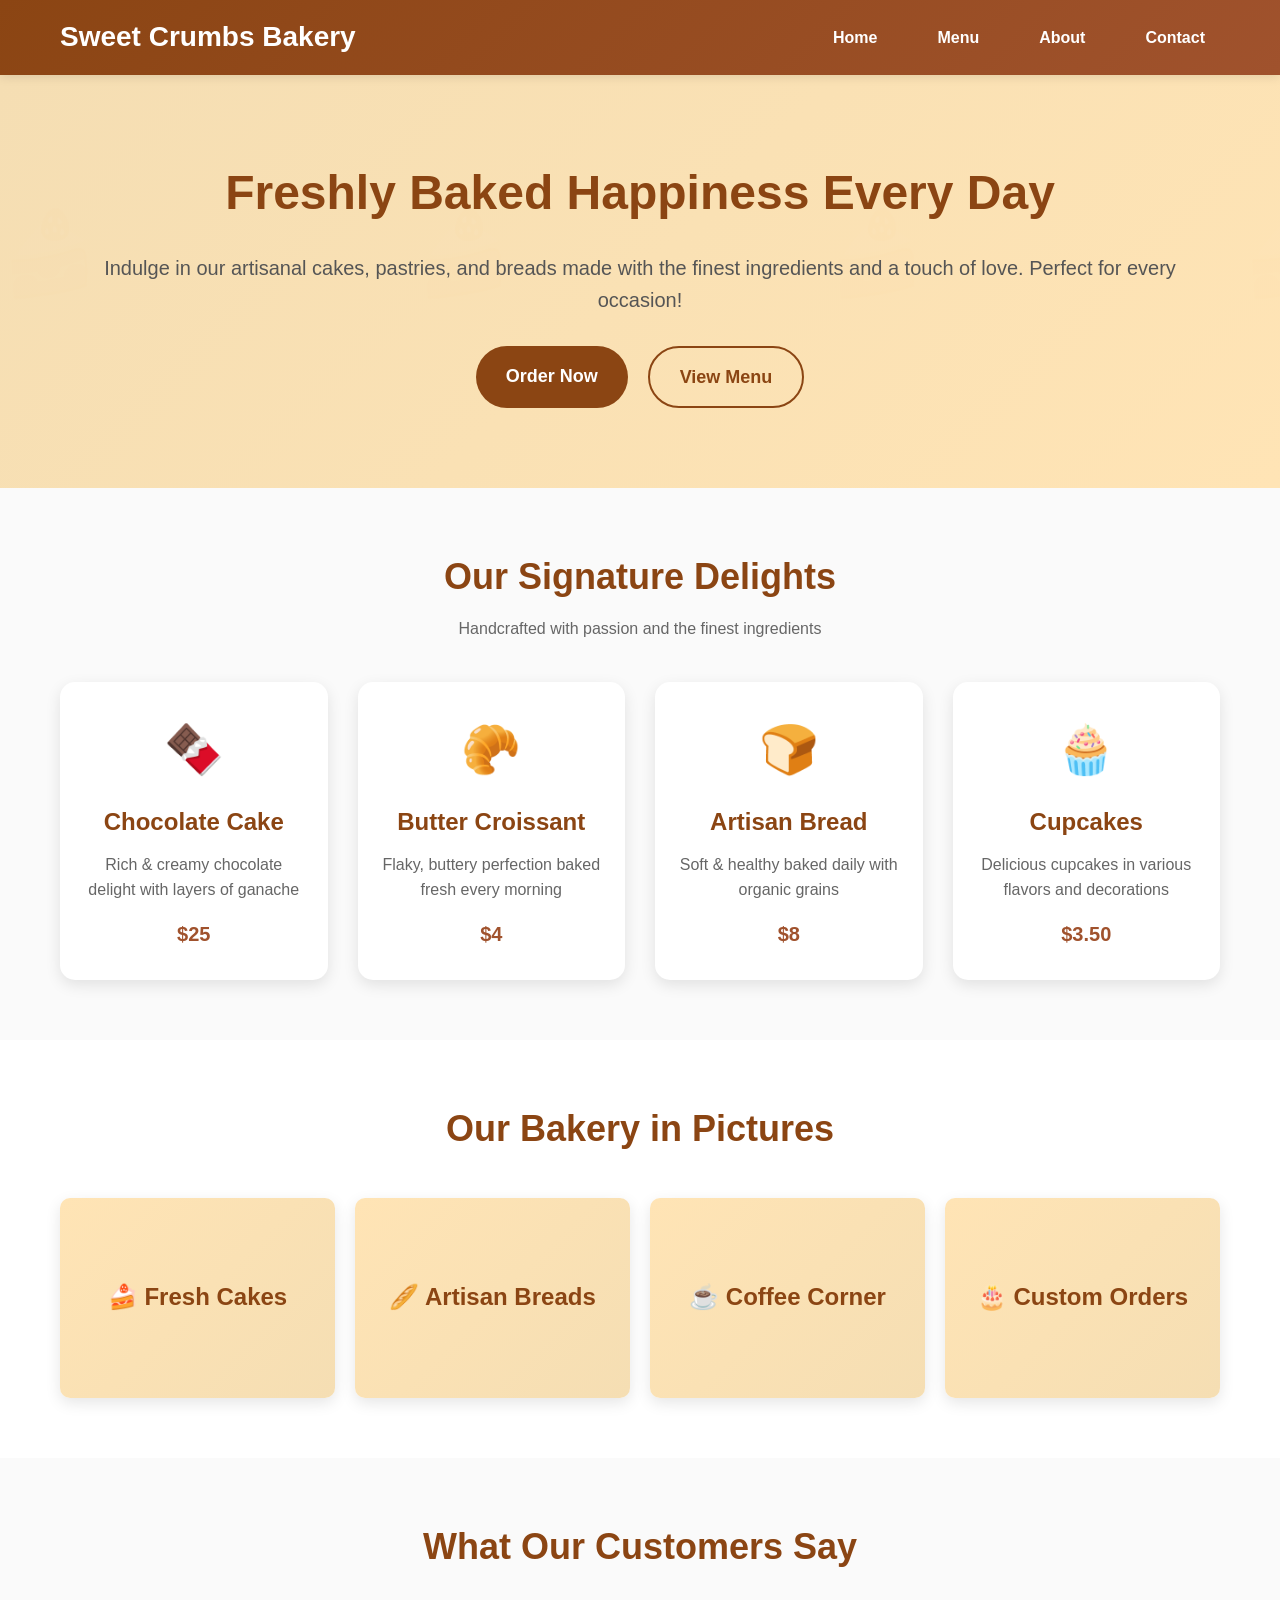
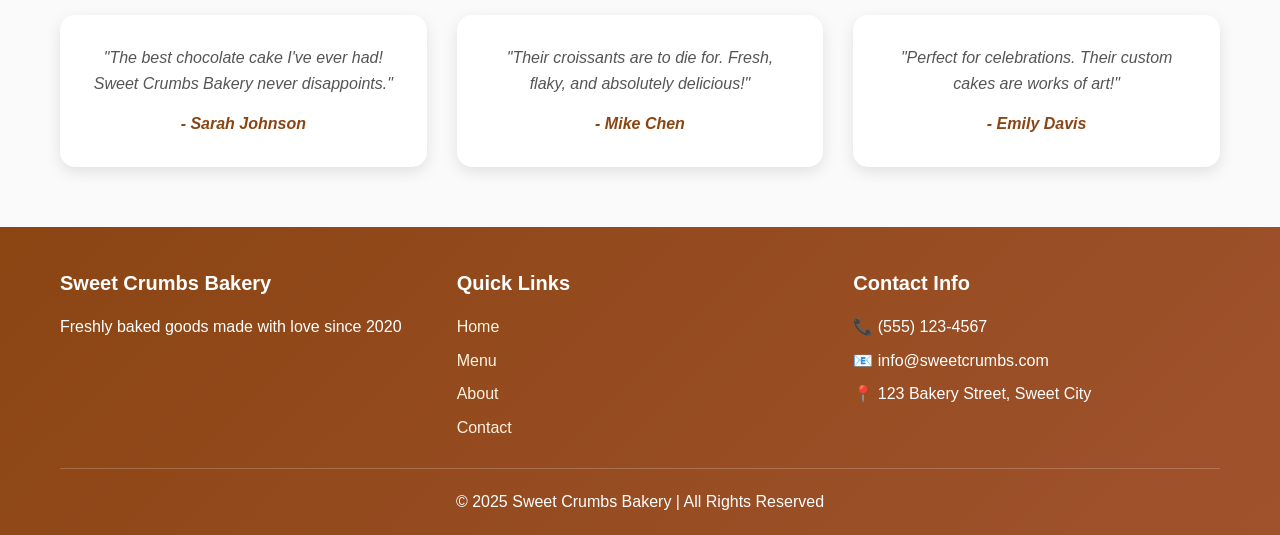
==== index.html @ cca7dff1 "1st commit" ====
<!DOCTYPE html>
<html lang="en">
<head>
    <meta charset="UTF-8">
    <meta name="viewport" content="width=device-width, initial-scale=1.0">
    <title>Sweet Crumbs Bakery - Freshly Baked Delights</title>
    <link rel="stylesheet" href="style.css">
</head>
<body>

    <!-- Navbar -->
    <header>
        <div class="container">
            <div class="logo">
                <h1>Sweet Crumbs Bakery</h1>
            </div>
            <nav>
                <ul>
                    <li><a href="index.html">Home</a></li>
                    <li><a href="menu.html">Menu</a></li>
                    <li><a href="about.html">About</a></li>
                    <li><a href="contact.html">Contact</a></li>
                </ul>
            </nav>
        </div>
    </header>

    <!-- Hero Section -->
    <section class="hero">
        <div class="container">
            <h2>Freshly Baked Happiness Every Day</h2>
            <p>Indulge in our artisanal cakes, pastries, and breads made with the finest ingredients and a touch of love. Perfect for every occasion!</p>
            <div class="hero-buttons">
                <button class="btn-primary">Order Now</button>
                <a href="menu.html" class="btn-secondary">View Menu</a>
            </div>
        </div>
    </section>

    <!-- Menu Section -->
    <section class="menu">
        <div class="container">
            <h2>Our Signature Delights</h2>
            <p>Handcrafted with passion and the finest ingredients</p>
            <div class="items">
                <div class="card">
                    <div class="card-icon">🍫</div>
                    <h3>Chocolate Cake</h3>
                    <p>Rich & creamy chocolate delight with layers of ganache</p>
                    <span class="price">$25</span>
                </div>
                <div class="card">
                    <div class="card-icon">🥐</div>
                    <h3>Butter Croissant</h3>
                    <p>Flaky, buttery perfection baked fresh every morning</p>
                    <span class="price">$4</span>
                </div>
                <div class="card">
                    <div class="card-icon">🍞</div>
                    <h3>Artisan Bread</h3>
                    <p>Soft & healthy baked daily with organic grains</p>
                    <span class="price">$8</span>
                </div>
                <div class="card">
                    <div class="card-icon">🧁</div>
                    <h3>Cupcakes</h3>
                    <p>Delicious cupcakes in various flavors and decorations</p>
                    <span class="price">$3.50</span>
                </div>
            </div>
        </div>
    </section>

    <!-- Gallery Section -->
    <section class="gallery">
        <div class="container">
            <h2>Our Bakery in Pictures</h2>
            <div class="gallery-grid">
                <div class="gallery-item">
                    <div class="placeholder">🍰 Fresh Cakes</div>
                </div>
                <div class="gallery-item">
                    <div class="placeholder">🥖 Artisan Breads</div>
                </div>
                <div class="gallery-item">
                    <div class="placeholder">☕ Coffee Corner</div>
                </div>
                <div class="gallery-item">
                    <div class="placeholder">🎂 Custom Orders</div>
                </div>
            </div>
        </div>
    </section>

    <!-- Testimonials Section -->
    <section class="testimonials">
        <div class="container">
            <h2>What Our Customers Say</h2>
            <div class="testimonial-grid">
                <div class="testimonial">
                    <p>"The best chocolate cake I've ever had! Sweet Crumbs Bakery never disappoints."</p>
                    <cite>- Sarah Johnson</cite>
                </div>
                <div class="testimonial">
                    <p>"Their croissants are to die for. Fresh, flaky, and absolutely delicious!"</p>
                    <cite>- Mike Chen</cite>
                </div>
                <div class="testimonial">
                    <p>"Perfect for celebrations. Their custom cakes are works of art!"</p>
                    <cite>- Emily Davis</cite>
                </div>
            </div>
        </div>
    </section>

    <!-- Footer -->
    <footer>
        <div class="container">
            <div class="footer-content">
                <div class="footer-section">
                    <h3>Sweet Crumbs Bakery</h3>
                    <p>Freshly baked goods made with love since 2020</p>
                </div>
                <div class="footer-section">
                    <h3>Quick Links</h3>
                    <ul>
                        <li><a href="index.html">Home</a></li>
                        <li><a href="menu.html">Menu</a></li>
                        <li><a href="about.html">About</a></li>
                        <li><a href="contact.html">Contact</a></li>
                    </ul>
                </div>
                <div class="footer-section">
                    <h3>Contact Info</h3>
                    <p>📞 (555) 123-4567</p>
                    <p>📧 info@sweetcrumbs.com</p>
                    <p>📍 123 Bakery Street, Sweet City</p>
                </div>
            </div>
            <p class="copyright">© 2025 Sweet Crumbs Bakery | All Rights Reserved</p>
        </div>
    </footer>

</body>
</html>
---- style.css ----
* {
    margin: 0;
    padding: 0;
    box-sizing: border-box;
    font-family: 'Segoe UI', Tahoma, Geneva, Verdana, sans-serif;
}

body {
    line-height: 1.6;
    color: #333;
}

.container {
    max-width: 1200px;
    margin: 0 auto;
    padding: 0 20px;
}

/* Header */
header {
    background: linear-gradient(135deg, #8b4513, #a0522d);
    color: white;
    padding: 0;
    box-shadow: 0 2px 10px rgba(0,0,0,0.1);
    position: sticky;
    top: 0;
    z-index: 100;
}

header .container {
    display: flex;
    justify-content: space-between;
    align-items: center;
    padding: 15px 20px;
}

.logo h1 {
    font-size: 28px;
    font-weight: bold;
}

nav ul {
    list-style: none;
    display: flex;
    gap: 30px;
}

nav a {
    color: white;
    text-decoration: none;
    font-weight: 600;
    transition: color 0.3s ease;
    padding: 10px 15px;
    border-radius: 5px;
}

nav a:hover {
    background-color: rgba(255,255,255,0.1);
    color: #fff3e0;
}

/* Hero Section */
.hero {
    background: linear-gradient(135deg, #f5deb3, #ffe4b5);
    padding: 80px 0;
    text-align: center;
    position: relative;
    overflow: hidden;
}

.hero::before {
    content: '';
    position: absolute;
    top: 0;
    left: 0;
    right: 0;
    bottom: 0;
    background: url('data:image/svg+xml,<svg xmlns="http://www.w3.org/2000/svg" viewBox="0 0 100 100"><text y="50%" font-size="20" fill="rgba(139,69,19,0.1)">🍰</text></svg>') repeat;
    opacity: 0.1;
}

.hero .container {
    position: relative;
    z-index: 1;
}

.hero h2 {
    font-size: 48px;
    margin-bottom: 20px;
    color: #8b4513;
}

.hero p {
    font-size: 20px;
    margin-bottom: 30px;
    color: #555;
}

.hero-buttons {
    display: flex;
    gap: 20px;
    justify-content: center;
    flex-wrap: wrap;
}

.btn-primary, .btn-secondary {
    padding: 15px 30px;
    border: none;
    cursor: pointer;
    font-size: 18px;
    font-weight: bold;
    border-radius: 50px;
    transition: all 0.3s ease;
    text-decoration: none;
    display: inline-block;
}

.btn-primary {
    background-color: #8b4513;
    color: white;
}

.btn-primary:hover {
    background-color: #a0522d;
    transform: translateY(-2px);
    box-shadow: 0 5px 15px rgba(139,69,19,0.3);
}

.btn-secondary {
    background-color: transparent;
    color: #8b4513;
    border: 2px solid #8b4513;
}

.btn-secondary:hover {
    background-color: #8b4513;
    color: white;
    transform: translateY(-2px);
    box-shadow: 0 5px 15px rgba(139,69,19,0.3);
}

/* Menu Section */
.menu {
    padding: 60px 0;
    background-color: #fafafa;
}

.menu h2 {
    font-size: 36px;
    margin-bottom: 10px;
    color: #8b4513;
    text-align: center;
}

.menu p {
    text-align: center;
    margin-bottom: 40px;
    color: #666;
}

.items {
    display: grid;
    grid-template-columns: repeat(auto-fit, minmax(250px, 1fr));
    gap: 30px;
    margin-top: 40px;
}

.card {
    background: white;
    padding: 30px 20px;
    border-radius: 15px;
    box-shadow: 0 5px 15px rgba(0,0,0,0.1);
    text-align: center;
    transition: transform 0.3s ease, box-shadow 0.3s ease;
}

.card:hover {
    transform: translateY(-5px);
    box-shadow: 0 10px 25px rgba(0,0,0,0.15);
}

.card-icon {
    font-size: 48px;
    margin-bottom: 15px;
}

.card h3 {
    font-size: 24px;
    margin-bottom: 10px;
    color: #8b4513;
}

.card p {
    color: #666;
    margin-bottom: 15px;
}

.price {
    font-size: 20px;
    font-weight: bold;
    color: #a0522d;
}

/* Gallery Section */
.gallery {
    padding: 60px 0;
    background-color: white;
}

.gallery h2 {
    font-size: 36px;
    margin-bottom: 40px;
    color: #8b4513;
    text-align: center;
}

.gallery-grid {
    display: grid;
    grid-template-columns: repeat(auto-fit, minmax(250px, 1fr));
    gap: 20px;
}

.gallery-item {
    height: 200px;
    border-radius: 10px;
    overflow: hidden;
    box-shadow: 0 5px 15px rgba(0,0,0,0.1);
}

.placeholder {
    width: 100%;
    height: 100%;
    background: linear-gradient(135deg, #ffe4b5, #f5deb3);
    display: flex;
    align-items: center;
    justify-content: center;
    font-size: 24px;
    color: #8b4513;
    font-weight: bold;
}

/* Testimonials Section */
.testimonials {
    padding: 60px 0;
    background-color: #fafafa;
}

.testimonials h2 {
    font-size: 36px;
    margin-bottom: 40px;
    color: #8b4513;
    text-align: center;
}

.testimonial-grid {
    display: grid;
    grid-template-columns: repeat(auto-fit, minmax(300px, 1fr));
    gap: 30px;
}

.testimonial {
    background: white;
    padding: 30px;
    border-radius: 15px;
    box-shadow: 0 5px 15px rgba(0,0,0,0.1);
    text-align: center;
}

.testimonial p {
    font-style: italic;
    margin-bottom: 15px;
    color: #555;
}

.testimonial cite {
    font-weight: bold;
    color: #8b4513;
}

/* Footer */
footer {
    background: linear-gradient(135deg, #8b4513, #a0522d);
    color: white;
    padding: 40px 0 20px;
}

.footer-content {
    display: grid;
    grid-template-columns: repeat(auto-fit, minmax(250px, 1fr));
    gap: 30px;
    margin-bottom: 20px;
}

.footer-section h3 {
    margin-bottom: 15px;
    font-size: 20px;
}

.footer-section p, .footer-section li {
    margin-bottom: 8px;
}

.footer-section ul {
    list-style: none;
}

.footer-section a {
    color: #fff3e0;
    text-decoration: none;
    transition: color 0.3s ease;
}

.footer-section a:hover {
    color: white;
}

.copyright {
    text-align: center;
    border-top: 1px solid rgba(255,255,255,0.2);
    padding-top: 20px;
    margin-top: 20px;
}

/* Menu Category */
.menu-category {
    padding: 60px 0;
    background-color: #fafafa;
}

.menu-category:nth-child(even) {
    background-color: white;
}

.menu-category h2 {
    font-size: 36px;
    margin-bottom: 40px;
    color: #8b4513;
    text-align: center;
}

/* About Content */
.about-content {
    padding: 60px 0;
}

.about-grid {
    display: grid;
    grid-template-columns: 1fr 1fr;
    gap: 50px;
    margin-bottom: 60px;
    align-items: center;
}

.about-text h2 {
    font-size: 36px;
    margin-bottom: 20px;
    color: #8b4513;
}

.about-text p {
    margin-bottom: 15px;
    line-height: 1.8;
}

.placeholder-large {
    width: 100%;
    height: 300px;
    background: linear-gradient(135deg, #ffe4b5, #f5deb3);
    display: flex;
    align-items: center;
    justify-content: center;
    font-size: 32px;
    color: #8b4513;
    font-weight: bold;
    border-radius: 15px;
}

.values h2 {
    font-size: 36px;
    margin-bottom: 40px;
    color: #8b4513;
    text-align: center;
}

.values-grid {
    display: grid;
    grid-template-columns: repeat(auto-fit, minmax(250px, 1fr));
    gap: 30px;
}

.value-card {
    background: white;
    padding: 30px 20px;
    border-radius: 15px;
    box-shadow: 0 5px 15px rgba(0,0,0,0.1);
    text-align: center;
    transition: transform 0.3s ease;
}

.value-card:hover {
    transform: translateY(-5px);
}

.value-icon {
    font-size: 48px;
    margin-bottom: 15px;
}

.value-card h3 {
    font-size: 24px;
    margin-bottom: 10px;
    color: #8b4513;
}

/* Contact Content */
.contact-content {
    padding: 60px 0;
}

.contact-grid {
    display: grid;
    grid-template-columns: 1fr 1fr;
    gap: 50px;
}

.contact-info h2 {
    font-size: 36px;
    margin-bottom: 30px;
    color: #8b4513;
}

.info-item {
    display: flex;
    align-items: flex-start;
    margin-bottom: 30px;
}

.info-icon {
    font-size: 32px;
    margin-right: 20px;
    flex-shrink: 0;
}

.info-item h3 {
    font-size: 20px;
    margin-bottom: 5px;
    color: #8b4513;
}

.contact-form h2 {
    font-size: 36px;
    margin-bottom: 30px;
    color: #8b4513;
}

.form-group {
    margin-bottom: 20px;
}

.form-group label {
    display: block;
    margin-bottom: 5px;
    font-weight: bold;
    color: #555;
}

.form-group input,
.form-group select,
.form-group textarea {
    width: 100%;
    padding: 12px;
    border: 2px solid #ddd;
    border-radius: 8px;
    font-size: 16px;
    transition: border-color 0.3s ease;
}

.form-group input:focus,
.form-group select:focus,
.form-group textarea:focus {
    outline: none;
    border-color: #8b4513;
}

.form-group textarea {
    resize: vertical;
    min-height: 120px;
}

/* Responsive Design */
@media (max-width: 768px) {
    header .container {
        flex-direction: column;
        gap: 15px;
    }

    nav ul {
        gap: 15px;
    }

    .hero h2 {
        font-size: 36px;
    }

    .hero p {
        font-size: 18px;
    }

    .hero-buttons {
        flex-direction: column;
        align-items: center;
    }

    .items, .gallery-grid, .testimonial-grid, .values-grid {
        grid-template-columns: 1fr;
    }

    .about-grid, .contact-grid {
        grid-template-columns: 1fr;
        gap: 30px;
    }

    .footer-content {
        grid-template-columns: 1fr;
    }

    .info-item {
        flex-direction: column;
        text-align: center;
    }

    .info-icon {
        margin-right: 0;
        margin-bottom: 10px;
    }
}
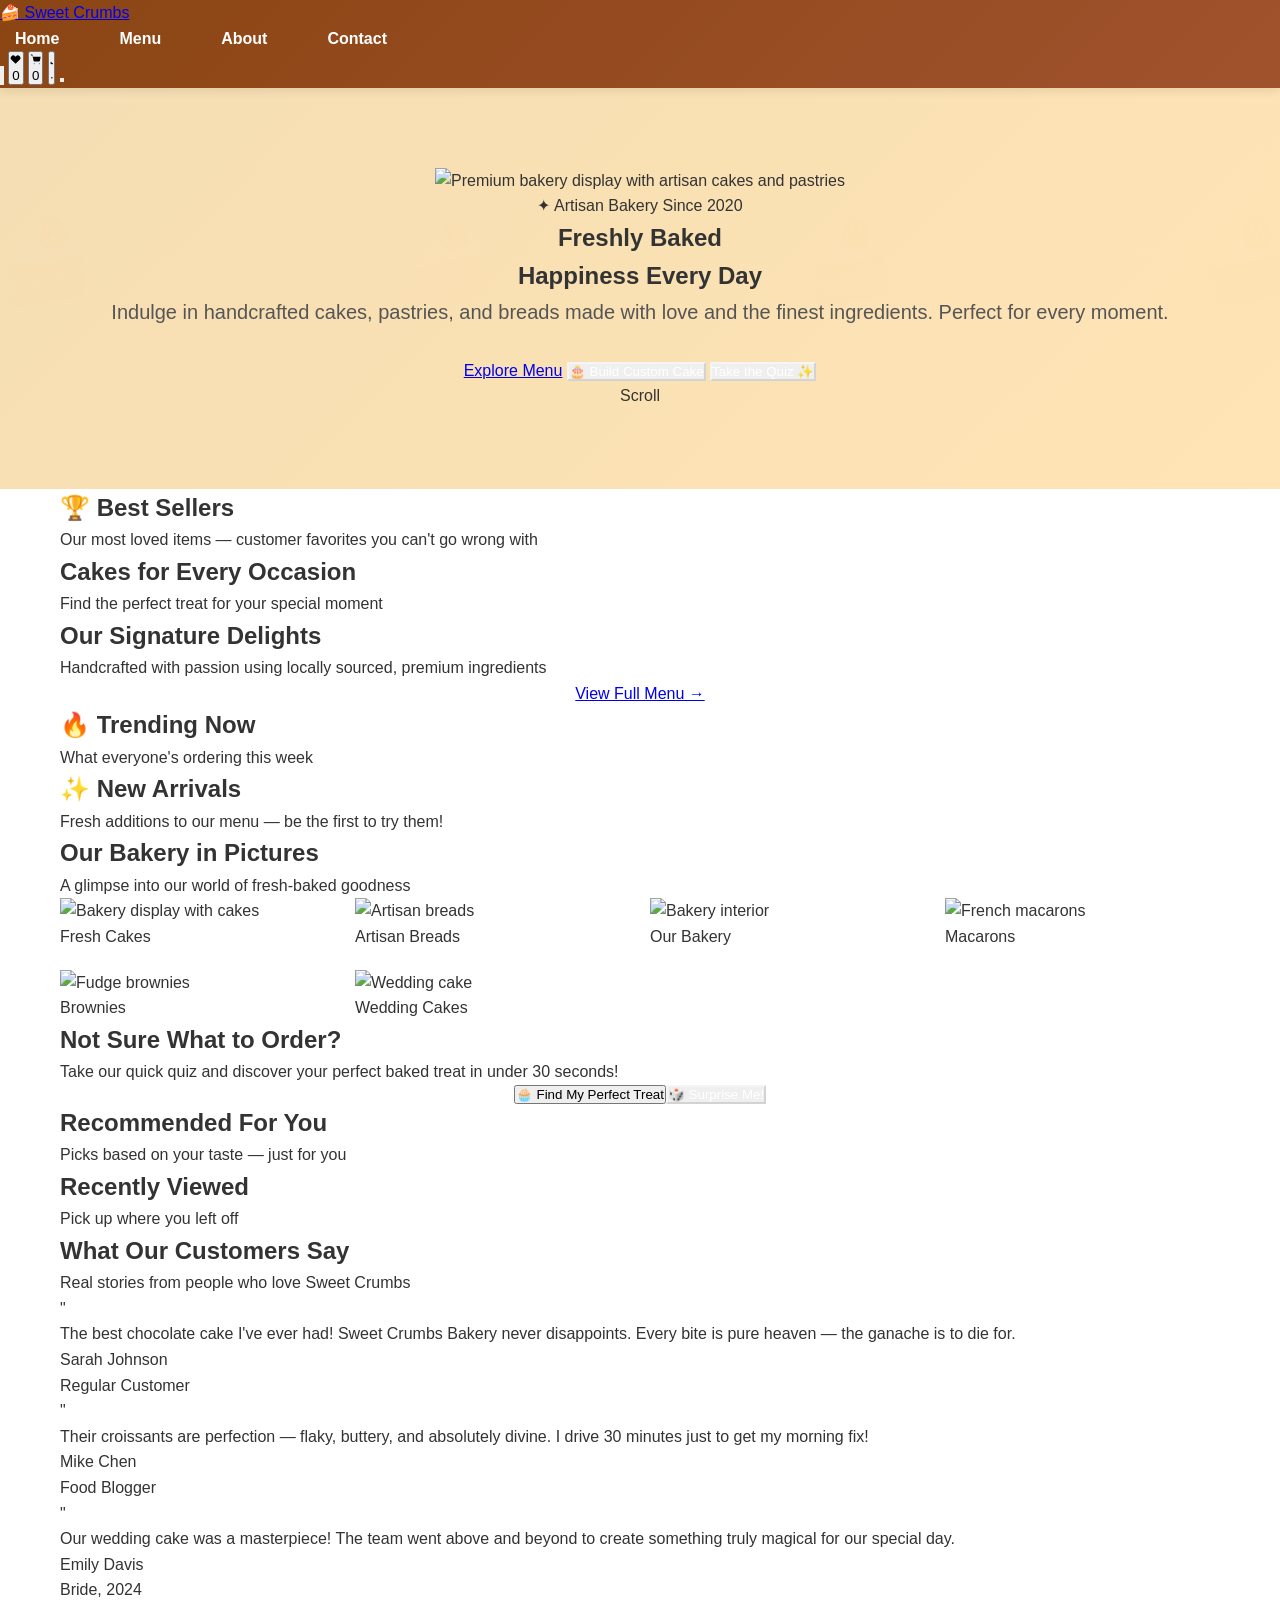
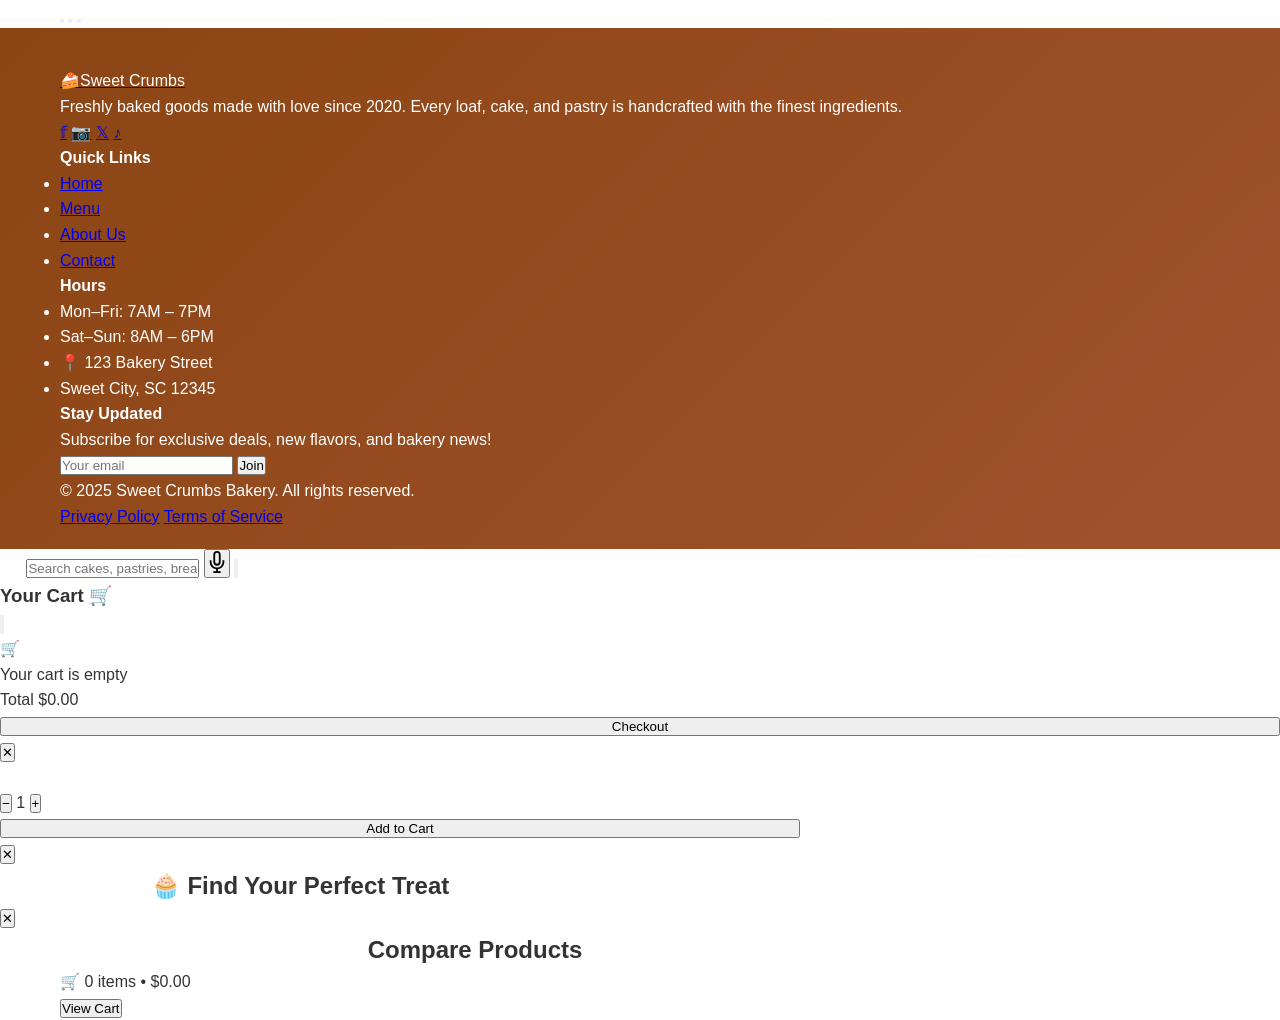
==== commit 53ccd2bf: "Enhance SEO and update navbar design Added meta tags for SEO and improved navbar with glassmorphism " ====
--- a/index.html
+++ b/index.html
@@ -1,145 +1,494 @@
 <!DOCTYPE html>
 <html lang="en">
+
 <head>
     <meta charset="UTF-8">
     <meta name="viewport" content="width=device-width, initial-scale=1.0">
-    <title>Sweet Crumbs Bakery - Freshly Baked Delights</title>
+    <meta name="description"
+        content="Sweet Crumbs Bakery — Artisan cakes, pastries, and breads handcrafted daily with the finest ingredients. Order online for pickup or delivery.">
+    <meta name="keywords" content="bakery, cakes, pastries, bread, cupcakes, artisan, fresh, order online">
+    <title>Sweet Crumbs Bakery — Freshly Baked Happiness Every Day</title>
     <link rel="stylesheet" href="style.css">
 </head>
+
 <body>
 
-    <!-- Navbar -->
-    <header>
-        <div class="container">
-            <div class="logo">
-                <h1>Sweet Crumbs Bakery</h1>
-            </div>
-            <nav>
-                <ul>
-                    <li><a href="index.html">Home</a></li>
-                    <li><a href="menu.html">Menu</a></li>
-                    <li><a href="about.html">About</a></li>
-                    <li><a href="contact.html">Contact</a></li>
+    <!-- ═══ Glassmorphism Navbar ═══ -->
+    <header class="nav nav--transparent" id="main-nav">
+        <div class="nav__inner">
+            <a href="index.html" class="nav__logo">
+                <span class="nav__logo-icon">🍰</span>
+                <span class="nav__logo-text">Sweet Crumbs</span>
+            </a>
+
+            <nav class="nav__menu" id="nav-menu">
+                <ul class="nav__list">
+                    <li><a href="index.html" class="nav__link active">Home</a></li>
+                    <li><a href="menu.html" class="nav__link">Menu</a></li>
+                    <li><a href="about.html" class="nav__link">About</a></li>
+                    <li><a href="contact.html" class="nav__link">Contact</a></li>
                 </ul>
             </nav>
+
+            <div class="nav__actions">
+                <button class="nav__action-btn" id="search-toggle" aria-label="Search">
+                    <svg viewBox="0 0 24 24">
+                        <circle cx="11" cy="11" r="8" />
+                        <line x1="21" y1="21" x2="16.65" y2="16.65" />
+                    </svg>
+                </button>
+                <button class="nav__action-btn" id="wishlist-toggle" aria-label="Wishlist">
+                    <svg viewBox="0 0 24 24">
+                        <path
+                            d="M20.84 4.61a5.5 5.5 0 0 0-7.78 0L12 5.67l-1.06-1.06a5.5 5.5 0 0 0-7.78 7.78l1.06 1.06L12 21.23l7.78-7.78 1.06-1.06a5.5 5.5 0 0 0 0-7.78z" />
+                    </svg>
+                    <span class="nav__badge" id="wishlist-count">0</span>
+                </button>
+                <button class="nav__action-btn" id="cart-toggle" aria-label="Cart">
+                    <svg viewBox="0 0 24 24">
+                        <circle cx="9" cy="21" r="1" />
+                        <circle cx="20" cy="21" r="1" />
+                        <path d="M1 1h4l2.68 13.39a2 2 0 0 0 2 1.61h9.72a2 2 0 0 0 2-1.61L23 6H6" />
+                    </svg>
+                    <span class="nav__badge" id="cart-count">0</span>
+                </button>
+                <button class="nav__action-btn theme-toggle" id="theme-toggle" aria-label="Toggle dark mode">
+                    <svg class="moon-icon" viewBox="0 0 24 24">
+                        <path d="M21 12.79A9 9 0 1 1 11.21 3 7 7 0 0 0 21 12.79z" />
+                    </svg>
+                    <svg class="sun-icon" viewBox="0 0 24 24">
+                        <circle cx="12" cy="12" r="5" />
+                        <line x1="12" y1="1" x2="12" y2="3" />
+                        <line x1="12" y1="21" x2="12" y2="23" />
+                        <line x1="4.22" y1="4.22" x2="5.64" y2="5.64" />
+                        <line x1="18.36" y1="18.36" x2="19.78" y2="19.78" />
+                        <line x1="1" y1="12" x2="3" y2="12" />
+                        <line x1="21" y1="12" x2="23" y2="12" />
+                        <line x1="4.22" y1="19.78" x2="5.64" y2="18.36" />
+                        <line x1="18.36" y1="5.64" x2="19.78" y2="4.22" />
+                    </svg>
+                </button>
+                <button class="nav__hamburger" id="nav-toggle" aria-label="Toggle menu">
+                    <span></span><span></span><span></span>
+                </button>
+            </div>
         </div>
     </header>
 
-    <!-- Hero Section -->
-    <section class="hero">
-        <div class="container">
-            <h2>Freshly Baked Happiness Every Day</h2>
-            <p>Indulge in our artisanal cakes, pastries, and breads made with the finest ingredients and a touch of love. Perfect for every occasion!</p>
-            <div class="hero-buttons">
-                <button class="btn-primary">Order Now</button>
-                <a href="menu.html" class="btn-secondary">View Menu</a>
-            </div>
-        </div>
-    </section>
-
-    <!-- Menu Section -->
-    <section class="menu">
-        <div class="container">
-            <h2>Our Signature Delights</h2>
-            <p>Handcrafted with passion and the finest ingredients</p>
-            <div class="items">
-                <div class="card">
-                    <div class="card-icon">🍫</div>
-                    <h3>Chocolate Cake</h3>
-                    <p>Rich & creamy chocolate delight with layers of ganache</p>
-                    <span class="price">$25</span>
-                </div>
-                <div class="card">
-                    <div class="card-icon">🥐</div>
-                    <h3>Butter Croissant</h3>
-                    <p>Flaky, buttery perfection baked fresh every morning</p>
-                    <span class="price">$4</span>
-                </div>
-                <div class="card">
-                    <div class="card-icon">🍞</div>
-                    <h3>Artisan Bread</h3>
-                    <p>Soft & healthy baked daily with organic grains</p>
-                    <span class="price">$8</span>
-                </div>
-                <div class="card">
-                    <div class="card-icon">🧁</div>
-                    <h3>Cupcakes</h3>
-                    <p>Delicious cupcakes in various flavors and decorations</p>
-                    <span class="price">$3.50</span>
-                </div>
-            </div>
-        </div>
-    </section>
-
-    <!-- Gallery Section -->
-    <section class="gallery">
-        <div class="container">
-            <h2>Our Bakery in Pictures</h2>
-            <div class="gallery-grid">
-                <div class="gallery-item">
-                    <div class="placeholder">🍰 Fresh Cakes</div>
-                </div>
-                <div class="gallery-item">
-                    <div class="placeholder">🥖 Artisan Breads</div>
-                </div>
-                <div class="gallery-item">
-                    <div class="placeholder">☕ Coffee Corner</div>
-                </div>
-                <div class="gallery-item">
-                    <div class="placeholder">🎂 Custom Orders</div>
-                </div>
-            </div>
-        </div>
-    </section>
-
-    <!-- Testimonials Section -->
-    <section class="testimonials">
-        <div class="container">
-            <h2>What Our Customers Say</h2>
-            <div class="testimonial-grid">
-                <div class="testimonial">
-                    <p>"The best chocolate cake I've ever had! Sweet Crumbs Bakery never disappoints."</p>
-                    <cite>- Sarah Johnson</cite>
-                </div>
-                <div class="testimonial">
-                    <p>"Their croissants are to die for. Fresh, flaky, and absolutely delicious!"</p>
-                    <cite>- Mike Chen</cite>
-                </div>
-                <div class="testimonial">
-                    <p>"Perfect for celebrations. Their custom cakes are works of art!"</p>
-                    <cite>- Emily Davis</cite>
-                </div>
-            </div>
-        </div>
-    </section>
-
-    <!-- Footer -->
-    <footer>
-        <div class="container">
-            <div class="footer-content">
-                <div class="footer-section">
-                    <h3>Sweet Crumbs Bakery</h3>
-                    <p>Freshly baked goods made with love since 2020</p>
-                </div>
-                <div class="footer-section">
-                    <h3>Quick Links</h3>
-                    <ul>
+    <!-- ═══ Full-Screen Cinematic Hero ═══ -->
+    <section class="hero" id="hero">
+        <div class="hero__bg">
+            <img src="images/hero.png" alt="Premium bakery display with artisan cakes and pastries" loading="eager">
+        </div>
+        <div class="hero__overlay"></div>
+        <div class="hero__content">
+            <span class="hero__badge">✦ Artisan Bakery Since 2020</span>
+            <h1 class="hero__title">Freshly Baked<br>Happiness Every Day</h1>
+            <p class="hero__subtitle">Indulge in handcrafted cakes, pastries, and breads made with love and the finest
+                ingredients. Perfect for every moment.</p>
+            <div class="hero__buttons">
+                <a href="menu.html" class="btn btn--primary btn--lg">Explore Menu</a>
+                <button class="btn btn--secondary btn--lg" onclick="CakeBuilder.open()"
+                    style="border-color: rgba(255,255,255,0.4); color: white;">🎂 Build Custom Cake</button>
+                <button class="btn btn--secondary btn--lg" onclick="CakeQuiz.open()"
+                    style="border-color: rgba(255,255,255,0.4); color: white;">Take the Quiz ✨</button>
+            </div>
+        </div>
+        <div class="hero__scroll">
+            <span>Scroll</span>
+            <div class="hero__scroll-line"></div>
+        </div>
+    </section>
+
+    <!-- ═══ Best Sellers ═══ -->
+    <section class="section" id="bestsellers" style="background: var(--bg-secondary);">
+        <div class="container">
+            <div class="section__header reveal">
+                <h2 class="section__title">🏆 Best Sellers</h2>
+                <p class="section__subtitle">Our most loved items — customer favorites you can't go wrong with</p>
+            </div>
+            <div id="bestsellers-row" class="reveal">
+                <!-- Rendered by JS -->
+            </div>
+        </div>
+    </section>
+
+    <!-- ═══ Occasion Collections ═══ -->
+    <section class="section" id="occasions">
+        <div class="container">
+            <div class="section__header reveal">
+                <h2 class="section__title">Cakes for Every Occasion</h2>
+                <p class="section__subtitle">Find the perfect treat for your special moment</p>
+            </div>
+            <div class="occasion-grid stagger-children" id="occasion-grid">
+                <!-- Rendered by JS -->
+            </div>
+        </div>
+    </section>
+
+    <!-- ═══ Signature Delights ═══ -->
+    <section class="section" id="products" style="background: var(--bg-secondary);">
+        <div class="container">
+            <div class="section__header reveal">
+                <h2 class="section__title">Our Signature Delights</h2>
+                <p class="section__subtitle">Handcrafted with passion using locally sourced, premium ingredients</p>
+            </div>
+            <div class="products-grid products-grid--wide stagger-children" id="home-products-grid">
+                <!-- Rendered by features.js -->
+            </div>
+            <div style="text-align: center; margin-top: var(--space-xl);" class="reveal">
+                <a href="menu.html" class="btn btn--secondary">View Full Menu →</a>
+            </div>
+        </div>
+    </section>
+
+    <!-- ═══ Trending Now ═══ -->
+    <section class="section" id="trending">
+        <div class="container">
+            <div class="section__header reveal">
+                <h2 class="section__title">🔥 Trending Now</h2>
+                <p class="section__subtitle">What everyone's ordering this week</p>
+            </div>
+            <div id="trending-row" class="reveal">
+                <!-- Rendered by JS -->
+            </div>
+        </div>
+    </section>
+
+    <!-- ═══ Seasonal Specials Banner ═══ -->
+    <section class="seasonal-section" id="seasonal-banner">
+        <!-- Rendered by JS -->
+    </section>
+
+    <!-- ═══ New Arrivals ═══ -->
+    <section class="section" id="new-arrivals" style="background: var(--bg-secondary);">
+        <div class="container">
+            <div class="section__header reveal">
+                <h2 class="section__title">✨ New Arrivals</h2>
+                <p class="section__subtitle">Fresh additions to our menu — be the first to try them!</p>
+            </div>
+            <div id="new-arrivals-row" class="reveal">
+                <!-- Rendered by JS -->
+            </div>
+        </div>
+    </section>
+
+    <!-- ═══ Gallery ═══ -->
+    <section class="section" id="gallery">
+        <div class="container">
+            <div class="section__header reveal">
+                <h2 class="section__title">Our Bakery in Pictures</h2>
+                <p class="section__subtitle">A glimpse into our world of fresh-baked goodness</p>
+            </div>
+            <div class="gallery-grid reveal-scale">
+                <div class="gallery-grid__item">
+                    <img src="images/hero.png" alt="Bakery display with cakes" loading="lazy">
+                    <div class="gallery-grid__overlay"><span>Fresh Cakes</span></div>
+                </div>
+                <div class="gallery-grid__item">
+                    <img src="images/artisan-bread.png" alt="Artisan breads" loading="lazy">
+                    <div class="gallery-grid__overlay"><span>Artisan Breads</span></div>
+                </div>
+                <div class="gallery-grid__item">
+                    <img src="images/bakery-interior.png" alt="Bakery interior" loading="lazy">
+                    <div class="gallery-grid__overlay"><span>Our Bakery</span></div>
+                </div>
+                <div class="gallery-grid__item">
+                    <img src="images/macarons.png" alt="French macarons" loading="lazy">
+                    <div class="gallery-grid__overlay"><span>Macarons</span></div>
+                </div>
+                <div class="gallery-grid__item">
+                    <img src="images/brownies.png" alt="Fudge brownies" loading="lazy">
+                    <div class="gallery-grid__overlay"><span>Brownies</span></div>
+                </div>
+                <div class="gallery-grid__item">
+                    <img src="images/wedding-cake.png" alt="Wedding cake" loading="lazy">
+                    <div class="gallery-grid__overlay"><span>Wedding Cakes</span></div>
+                </div>
+            </div>
+        </div>
+    </section>
+
+    <!-- ═══ AI Cake Quiz Banner ═══ -->
+    <section class="quiz-banner">
+        <div class="container">
+            <div class="quiz-banner__content reveal">
+                <h2 class="quiz-banner__title">Not Sure What to Order?</h2>
+                <p class="quiz-banner__subtitle">Take our quick quiz and discover your perfect baked treat in under 30
+                    seconds!</p>
+                <div style="display: flex; gap: var(--space-sm); flex-wrap: wrap; justify-content: center;">
+                    <button class="btn btn--primary btn--lg" onclick="CakeQuiz.open()">🧁 Find My Perfect Treat</button>
+                    <button class="btn btn--secondary btn--lg" id="surprise-btn" onclick="SurpriseMe.pick()"
+                        style="border-color: rgba(255,255,255,0.4); color: white;">🎲 Surprise Me!</button>
+                </div>
+            </div>
+        </div>
+    </section>
+
+    <!-- ═══ Recommended For You ═══ -->
+    <section class="section" id="recommendations" style="background: var(--bg-secondary);">
+        <div class="container">
+            <div class="section__header reveal">
+                <h2 class="section__title">Recommended For You</h2>
+                <p class="section__subtitle">Picks based on your taste — just for you</p>
+            </div>
+            <div id="recommendations-row" class="reveal">
+                <!-- Rendered by JS -->
+            </div>
+        </div>
+    </section>
+
+    <!-- ═══ Recently Viewed ═══ -->
+    <section class="section" id="recently-viewed">
+        <div class="container">
+            <div class="section__header reveal">
+                <h2 class="section__title">Recently Viewed</h2>
+                <p class="section__subtitle">Pick up where you left off</p>
+            </div>
+            <div id="recently-viewed-row" class="reveal">
+                <!-- Rendered by JS -->
+            </div>
+        </div>
+    </section>
+
+    <!-- ═══ Testimonials ═══ -->
+    <section class="section" id="testimonials" style="background: var(--bg-secondary);">
+        <div class="container">
+            <div class="section__header reveal">
+                <h2 class="section__title">What Our Customers Say</h2>
+                <p class="section__subtitle">Real stories from people who love Sweet Crumbs</p>
+            </div>
+            <div class="testimonials-slider reveal">
+                <div class="testimonials-track">
+                    <div class="testimonial-card">
+                        <div class="testimonial-card__inner">
+                            <span class="testimonial-card__quote">"</span>
+                            <p class="testimonial-card__text">The best chocolate cake I've ever had! Sweet Crumbs Bakery
+                                never disappoints. Every bite is pure heaven — the ganache is to die for.</p>
+                            <p class="testimonial-card__author">Sarah Johnson</p>
+                            <p class="testimonial-card__role">Regular Customer</p>
+                        </div>
+                    </div>
+                    <div class="testimonial-card">
+                        <div class="testimonial-card__inner">
+                            <span class="testimonial-card__quote">"</span>
+                            <p class="testimonial-card__text">Their croissants are perfection — flaky, buttery, and
+                                absolutely divine. I drive 30 minutes just to get my morning fix!</p>
+                            <p class="testimonial-card__author">Mike Chen</p>
+                            <p class="testimonial-card__role">Food Blogger</p>
+                        </div>
+                    </div>
+                    <div class="testimonial-card">
+                        <div class="testimonial-card__inner">
+                            <span class="testimonial-card__quote">"</span>
+                            <p class="testimonial-card__text">Our wedding cake was a masterpiece! The team went above
+                                and beyond to create something truly magical for our special day.</p>
+                            <p class="testimonial-card__author">Emily Davis</p>
+                            <p class="testimonial-card__role">Bride, 2024</p>
+                        </div>
+                    </div>
+                </div>
+                <div class="testimonials-dots">
+                    <button class="testimonials-dot active" aria-label="Slide 1"></button>
+                    <button class="testimonials-dot" aria-label="Slide 2"></button>
+                    <button class="testimonials-dot" aria-label="Slide 3"></button>
+                </div>
+            </div>
+        </div>
+    </section>
+
+    <!-- ═══ Footer ═══ -->
+    <footer class="footer">
+        <div class="container">
+            <div class="footer__grid">
+                <div>
+                    <a href="index.html" class="nav__logo"
+                        style="margin-bottom: var(--space-sm); display: inline-flex;">
+                        <span class="nav__logo-icon">🍰</span>
+                        <span class="nav__logo-text" style="color: white;">Sweet Crumbs</span>
+                    </a>
+                    <p class="footer__brand-text">Freshly baked goods made with love since 2020. Every loaf, cake, and
+                        pastry is handcrafted with the finest ingredients.</p>
+                    <div class="footer__socials">
+                        <a href="#" class="footer__social" aria-label="Facebook">𝕗</a>
+                        <a href="#" class="footer__social" aria-label="Instagram">📷</a>
+                        <a href="#" class="footer__social" aria-label="Twitter">𝕏</a>
+                        <a href="#" class="footer__social" aria-label="TikTok">♪</a>
+                    </div>
+                </div>
+                <div>
+                    <h4 class="footer__title">Quick Links</h4>
+                    <ul class="footer__links">
                         <li><a href="index.html">Home</a></li>
                         <li><a href="menu.html">Menu</a></li>
-                        <li><a href="about.html">About</a></li>
+                        <li><a href="about.html">About Us</a></li>
                         <li><a href="contact.html">Contact</a></li>
                     </ul>
                 </div>
-                <div class="footer-section">
-                    <h3>Contact Info</h3>
-                    <p>📞 (555) 123-4567</p>
-                    <p>📧 info@sweetcrumbs.com</p>
-                    <p>📍 123 Bakery Street, Sweet City</p>
-                </div>
-            </div>
-            <p class="copyright">© 2025 Sweet Crumbs Bakery | All Rights Reserved</p>
+                <div>
+                    <h4 class="footer__title">Hours</h4>
+                    <ul class="footer__links">
+                        <li>Mon–Fri: 7AM – 7PM</li>
+                        <li>Sat–Sun: 8AM – 6PM</li>
+                        <li style="margin-top: var(--space-sm);">📍 123 Bakery Street</li>
+                        <li>Sweet City, SC 12345</li>
+                    </ul>
+                </div>
+                <div>
+                    <h4 class="footer__title">Stay Updated</h4>
+                    <p class="footer__newsletter-text">Subscribe for exclusive deals, new flavors, and bakery news!</p>
+                    <form class="footer__newsletter-form"
+                        onsubmit="event.preventDefault(); Toast.show('Subscribed! 🎉', 'success'); this.reset();">
+                        <input type="email" class="footer__newsletter-input" placeholder="Your email" required>
+                        <button type="submit" class="footer__newsletter-btn">Join</button>
+                    </form>
+                </div>
+            </div>
+            <div class="footer__bottom">
+                <p class="footer__copyright">© 2025 Sweet Crumbs Bakery. All rights reserved.</p>
+                <div class="footer__legal">
+                    <a href="#">Privacy Policy</a>
+                    <a href="#">Terms of Service</a>
+                </div>
+            </div>
         </div>
     </footer>
 
+    <!-- ═══ Search Overlay ═══ -->
+    <div class="search-overlay">
+        <div class="search-container">
+            <div class="search-box">
+                <svg viewBox="0 0 24 24" width="22" height="22" stroke="var(--text-muted)" fill="none" stroke-width="2">
+                    <circle cx="11" cy="11" r="8" />
+                    <line x1="21" y1="21" x2="16.65" y2="16.65" />
+                </svg>
+                <input type="text" class="search-box__input" placeholder="Search cakes, pastries, breads...">
+                <button class="search-box__voice" aria-label="Voice search">
+                    <svg viewBox="0 0 24 24" width="22" height="22" stroke="currentColor" fill="none" stroke-width="2">
+                        <path d="M12 1a3 3 0 0 0-3 3v8a3 3 0 0 0 6 0V4a3 3 0 0 0-3-3z" />
+                        <path d="M19 10v2a7 7 0 0 1-14 0v-2" />
+                        <line x1="12" y1="19" x2="12" y2="23" />
+                        <line x1="8" y1="23" x2="16" y2="23" />
+                    </svg>
+                </button>
+                <button class="search-close nav__action-btn" aria-label="Close search" onclick="Search.close()">
+                    <svg viewBox="0 0 24 24">
+                        <line x1="18" y1="6" x2="6" y2="18" />
+                        <line x1="6" y1="6" x2="18" y2="18" />
+                    </svg>
+                </button>
+            </div>
+            <div class="search-results"
+                style="display:none; margin-top: var(--space-sm); background: var(--bg-card); border-radius: var(--radius-lg); padding: var(--space-sm); max-height: 400px; overflow-y: auto; box-shadow: var(--shadow-lg);">
+            </div>
+        </div>
+    </div>
+
+    <!-- ═══ Cart Sidebar ═══ -->
+    <div class="cart-sidebar" id="cart-sidebar">
+        <div class="cart-sidebar__header">
+            <h3 class="cart-sidebar__title">Your Cart 🛒</h3>
+            <button class="cart-sidebar__close nav__action-btn" onclick="Cart.toggleSidebar()">
+                <svg viewBox="0 0 24 24">
+                    <line x1="18" y1="6" x2="6" y2="18" />
+                    <line x1="6" y1="6" x2="18" y2="18" />
+                </svg>
+            </button>
+        </div>
+        <div class="cart-sidebar__items">
+            <div class="cart-empty">
+                <div class="cart-empty__icon">🛒</div>
+                <p>Your cart is empty</p>
+            </div>
+        </div>
+        <div class="cart-sidebar__footer">
+            <div class="cart-sidebar__total">
+                <span class="cart-sidebar__total-label">Total</span>
+                <span class="cart-sidebar__total-value">$0.00</span>
+            </div>
+            <button class="btn btn--primary" style="width: 100%;"
+                onclick="Toast.show('Checkout coming soon!', 'info')">Checkout</button>
+        </div>
+    </div>
+
+    <!-- ═══ Quick View Modal ═══ -->
+    <div class="modal-overlay" id="quickview-modal">
+        <div class="modal" style="max-width: 800px;">
+            <button class="modal__close">✕</button>
+            <div class="modal__grid">
+                <div class="modal__image">
+                    <img src="" alt="">
+                </div>
+                <div class="modal__details" style="max-height: 80vh; overflow-y: auto;">
+                    <span class="modal__category"></span>
+                    <h2 class="modal__title"></h2>
+                    <p class="modal__desc"></p>
+                    <p class="modal__price"></p>
+                    <div class="modal__quantity">
+                        <button class="modal__qty-btn modal__qty-minus">−</button>
+                        <span class="modal__qty-value">1</span>
+                        <button class="modal__qty-btn modal__qty-plus">+</button>
+                    </div>
+                    <button class="btn btn--primary modal__add-btn" style="width: 100%; margin-bottom: var(--space-xl);">Add to Cart</button>
+                    
+                    <hr style="border: none; border-top: 1px solid var(--border); margin-bottom: var(--space-xl);">
+                    <!-- Reviews Container -->
+                    <div class="modal__reviews"></div>
+                </div>
+            </div>
+        </div>
+    </div>
+
+    <!-- ═══ Quiz Modal ═══ -->
+    <div class="modal-overlay quiz-modal" id="quiz-modal">
+        <div class="modal" style="max-width: 600px;">
+            <button class="modal__close">✕</button>
+            <div style="padding: var(--space-xl);">
+                <h2 style="font-family: var(--font-heading); text-align: center; margin-bottom: var(--space-lg);">🧁
+                    Find Your Perfect Treat</h2>
+                <div class="quiz__content">
+                    <!-- Rendered by CakeQuiz -->
+                </div>
+            </div>
+        </div>
+    </div>
+
+    <!-- ═══ Cake Builder Modal ═══ -->
+    <div class="modal-overlay" id="cake-builder-overlay">
+        <div class="modal cake-builder__content" style="max-width: 750px; padding: var(--space-2xl);">
+            <!-- Rendered by CakeBuilder -->
+        </div>
+    </div>
+
+    <!-- ═══ Compare Modal ═══ -->
+    <div class="modal-overlay" id="compare-modal">
+        <div class="modal" style="max-width: 950px;">
+            <button class="modal__close">✕</button>
+            <div style="padding: var(--space-xl);">
+                <h2 style="font-family: var(--font-heading); text-align: center; margin-bottom: var(--space-lg);">
+                    Compare Products</h2>
+                <div style="overflow-x: auto;">
+                    <table class="compare-table"></table>
+                </div>
+            </div>
+        </div>
+    </div>
+
+    <!-- ═══ Sticky Cart Bar ═══ -->
+    <div class="sticky-cart">
+        <div class="container sticky-cart__inner">
+            <div class="sticky-cart__info">
+                <span>🛒</span>
+                <span class="sticky-cart__count">0 items</span>
+                <span>•</span>
+                <span class="sticky-cart__total">$0.00</span>
+            </div>
+            <button class="btn btn--primary btn--sm" onclick="Cart.toggleSidebar()">View Cart</button>
+        </div>
+    </div>
+
+    <script src="app.js"></script>
+    <script src="features.js"></script>
 </body>
+
 </html>
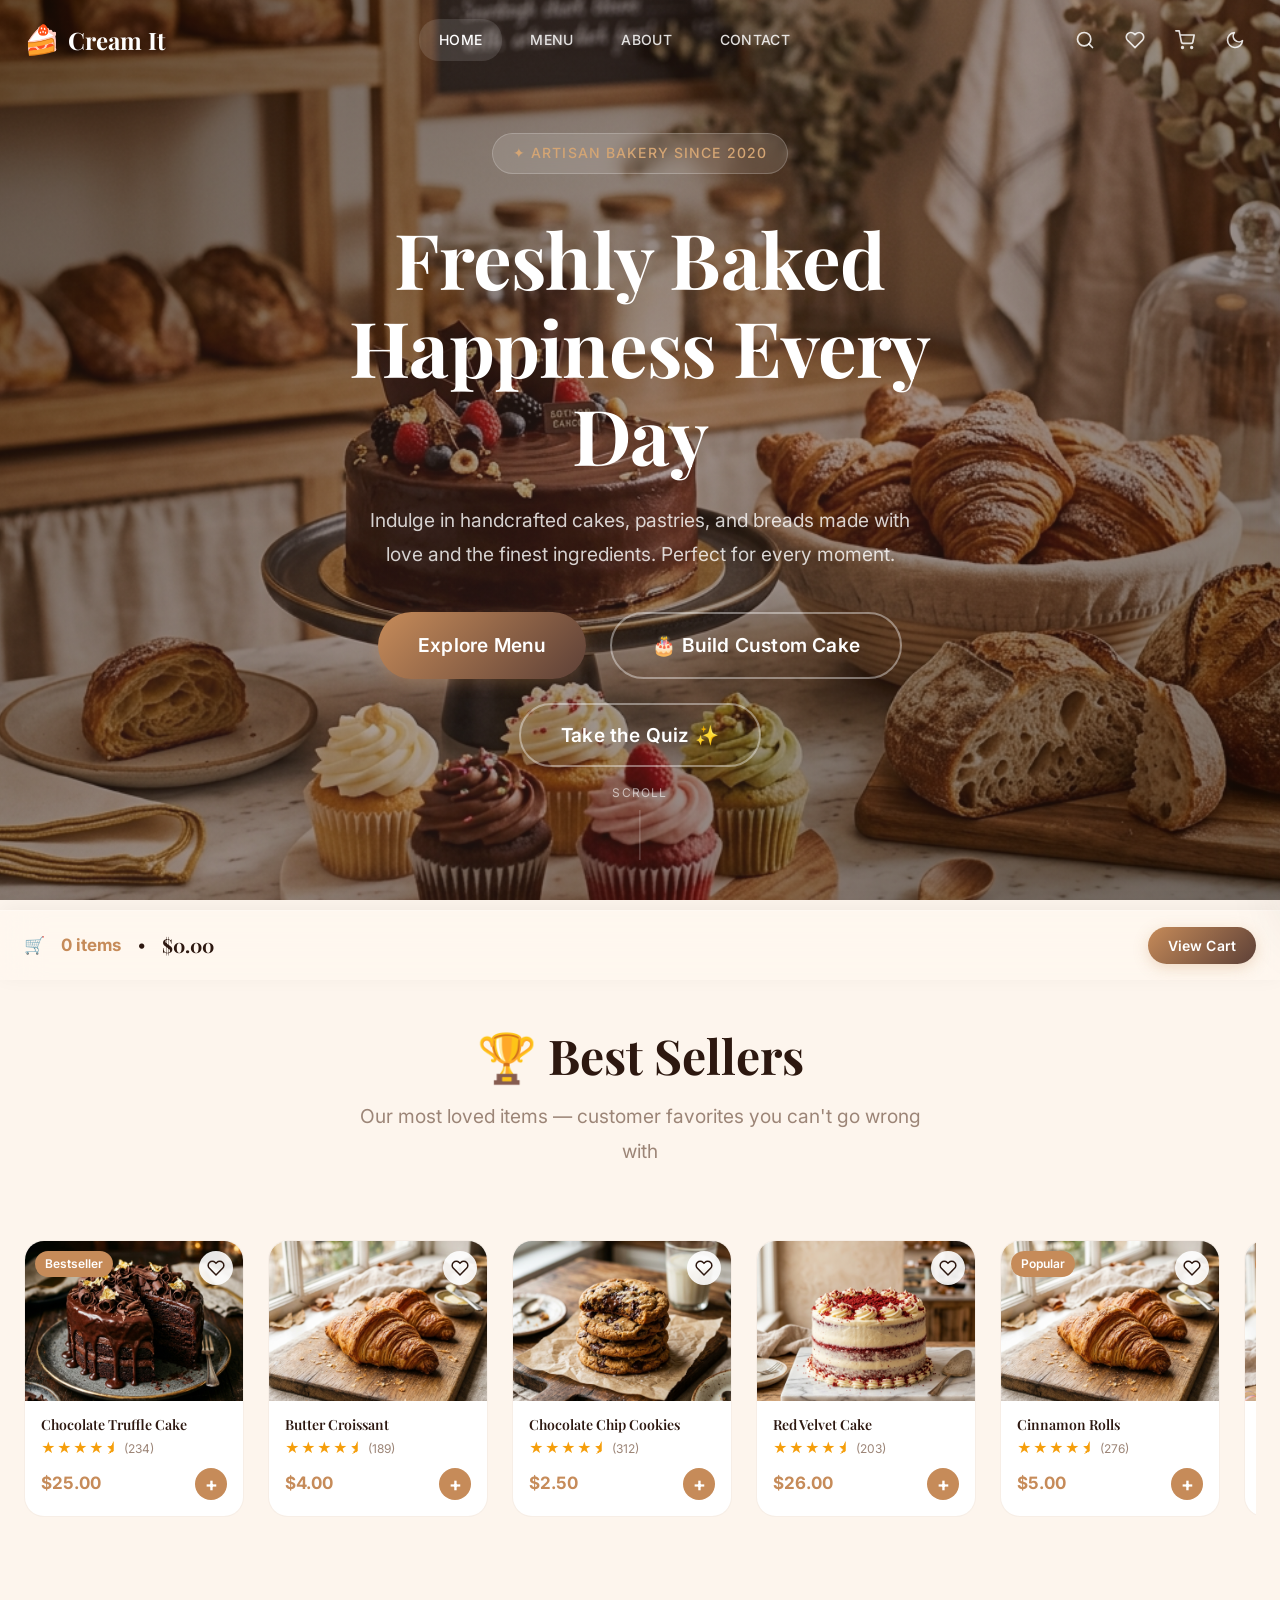
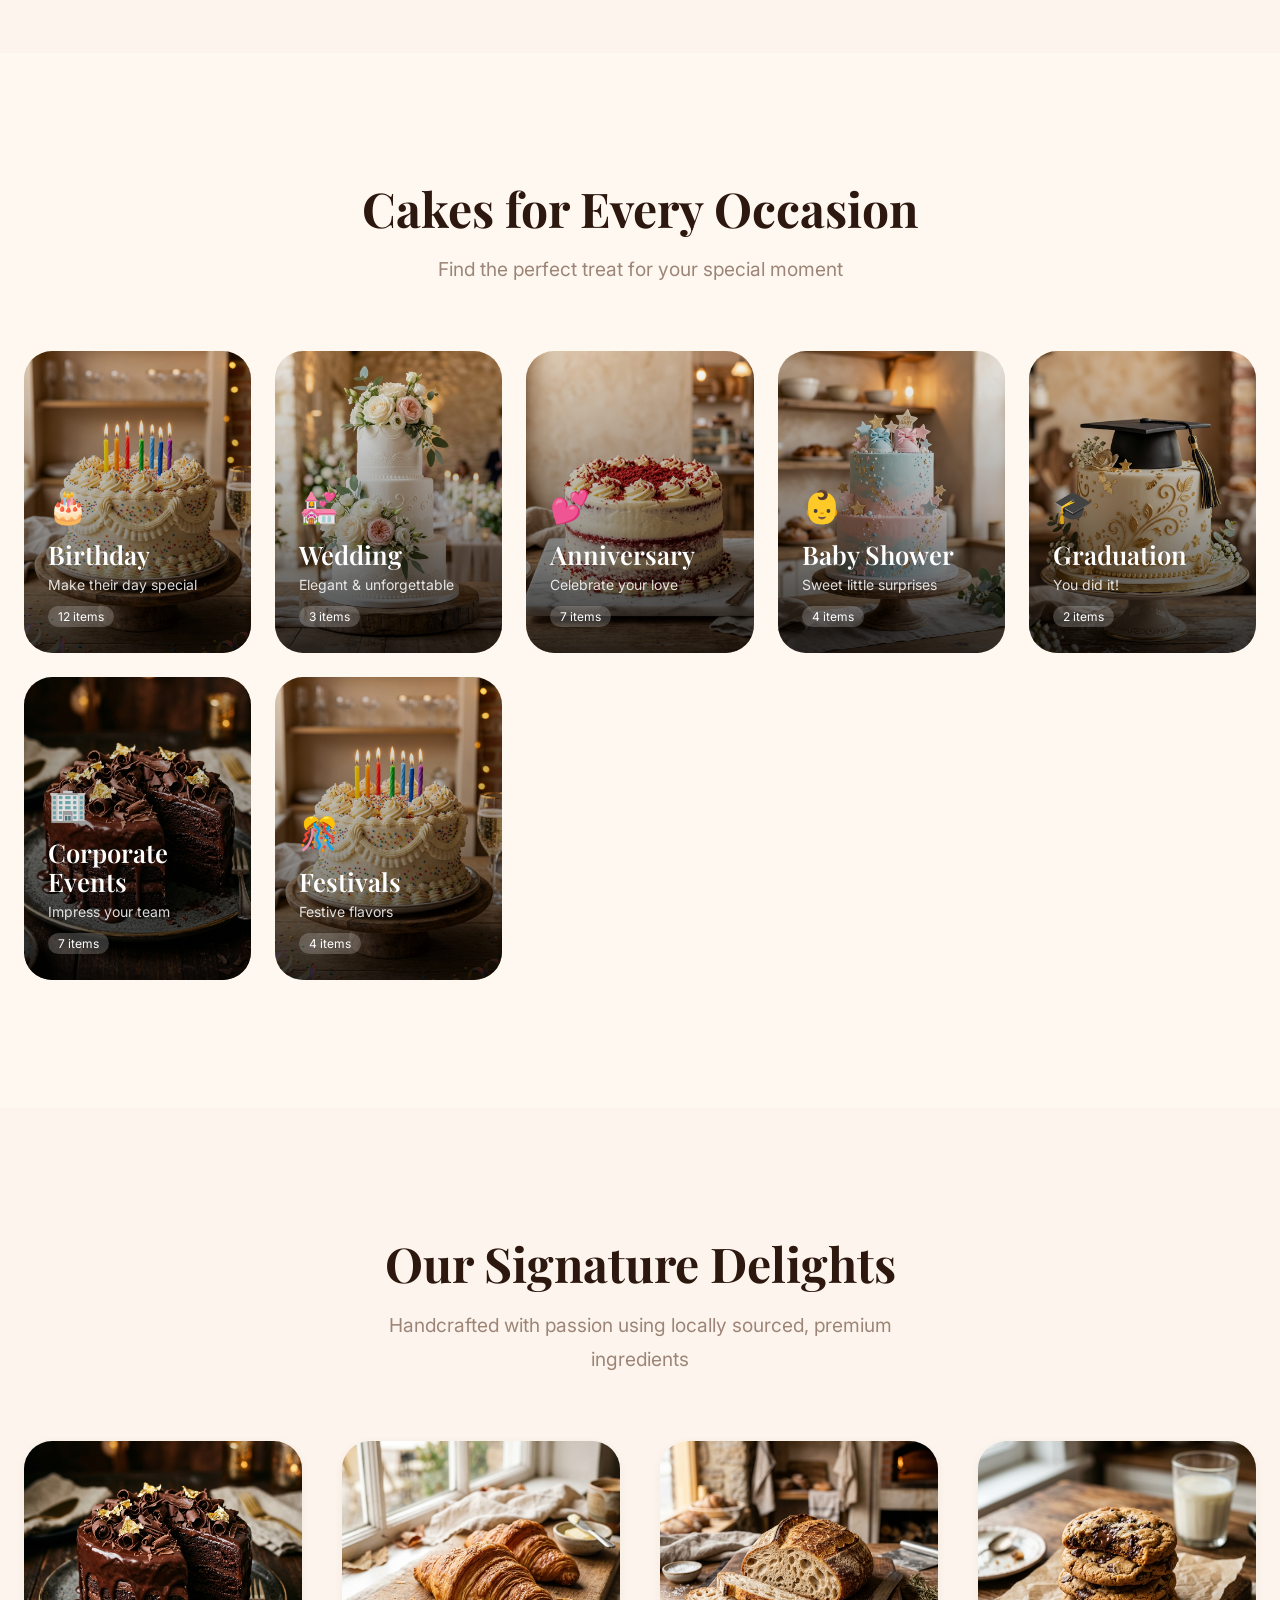
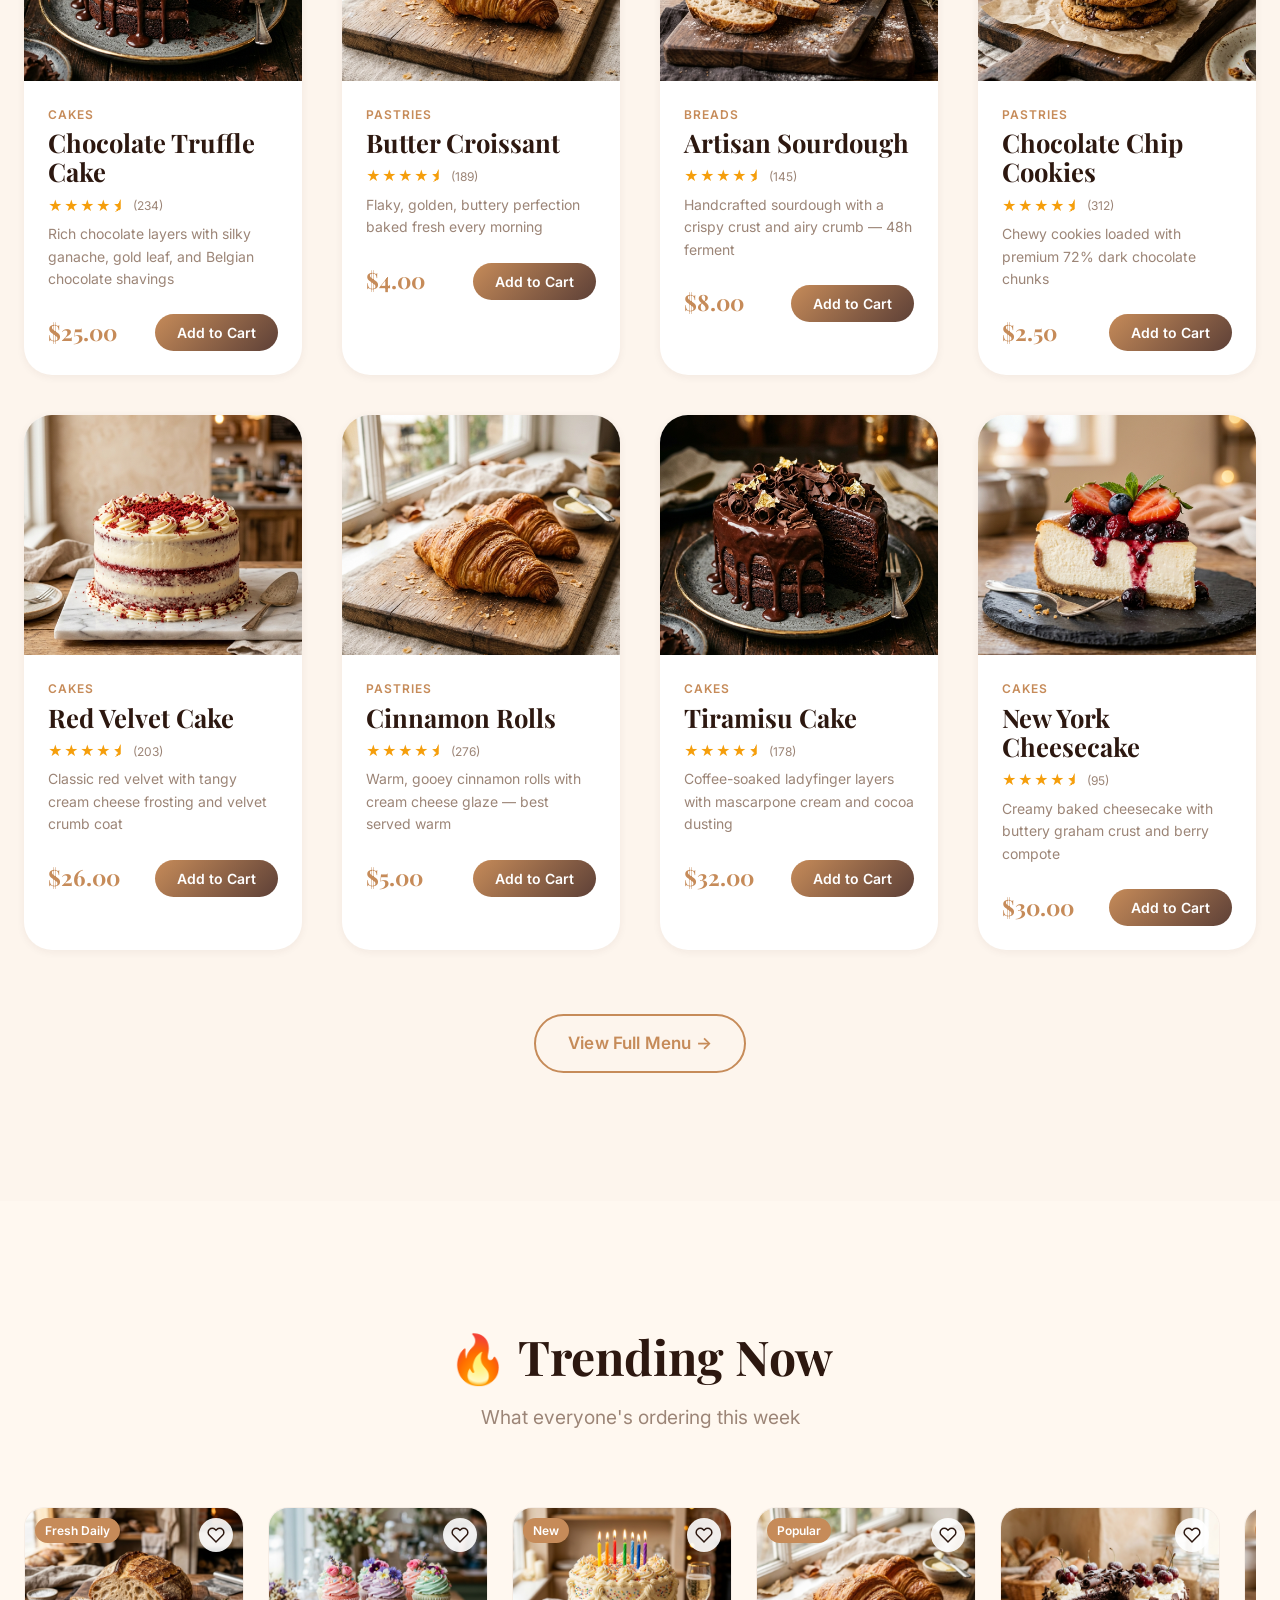
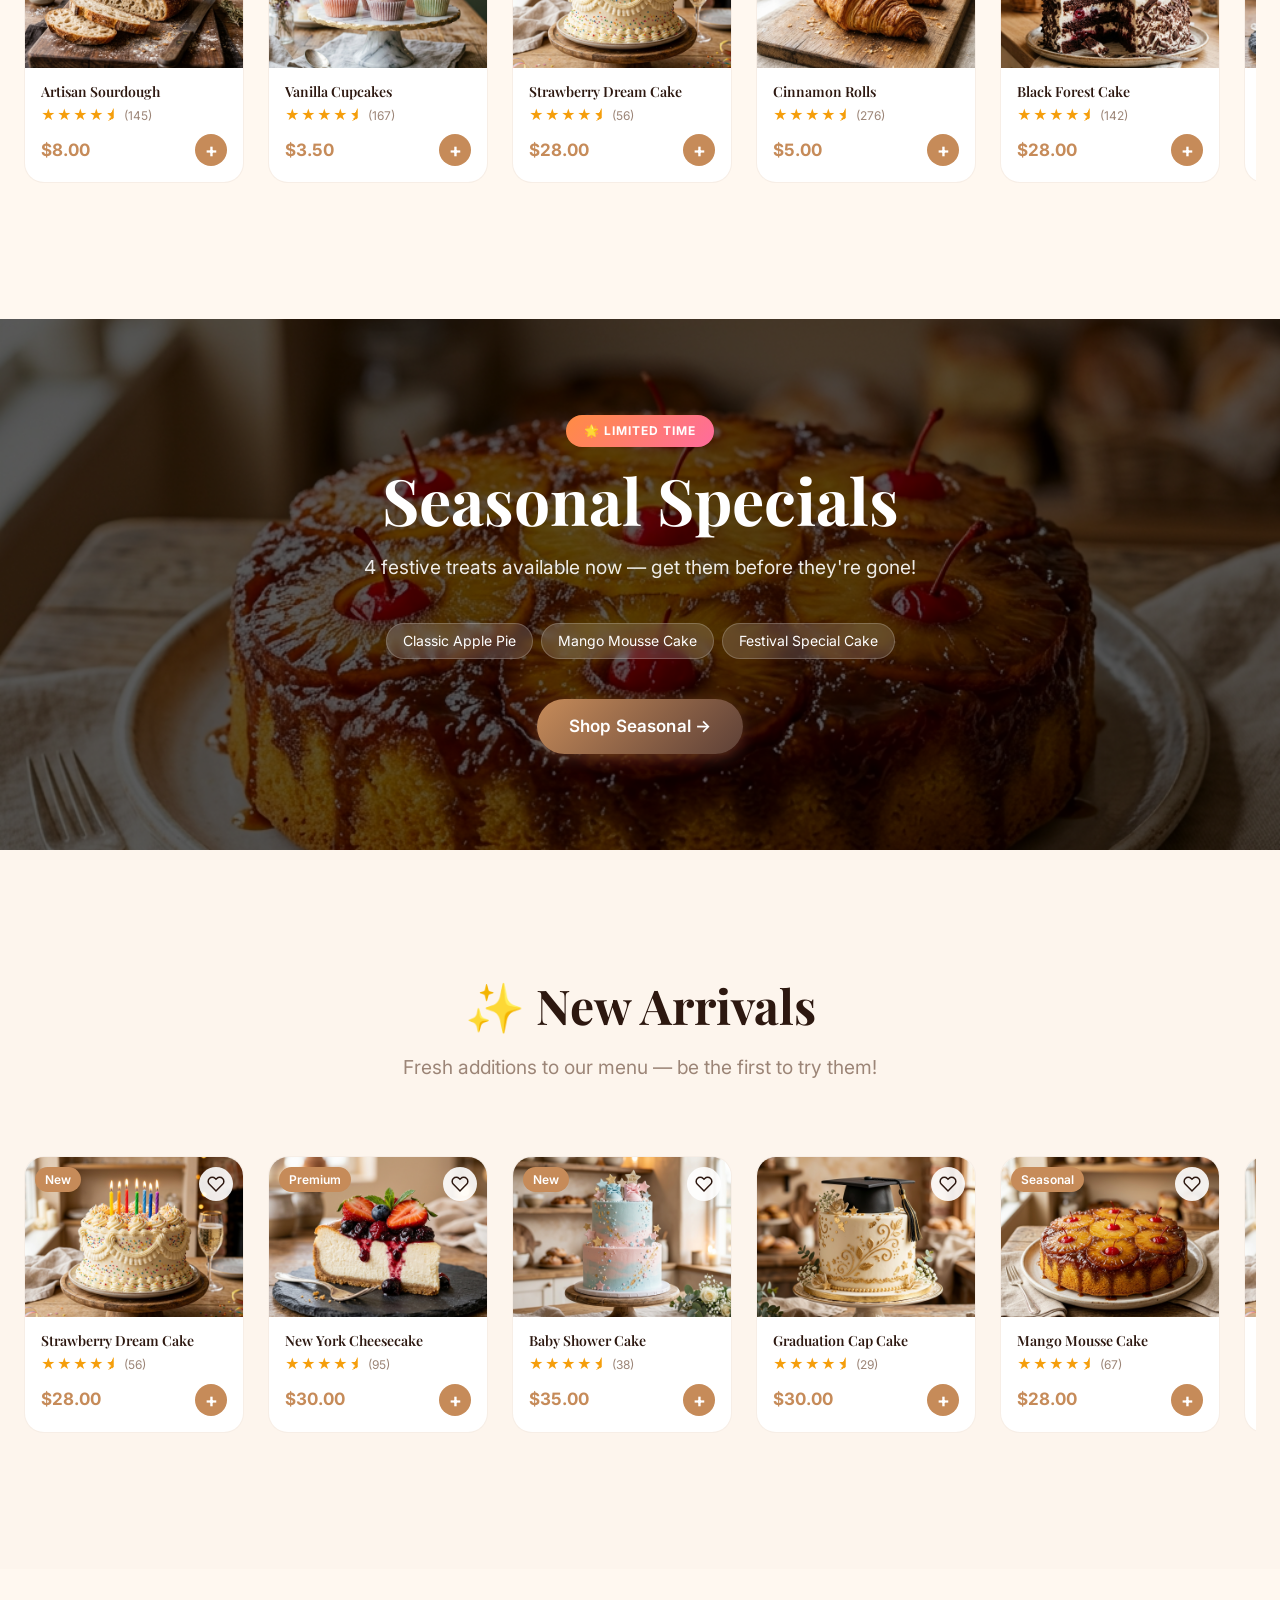
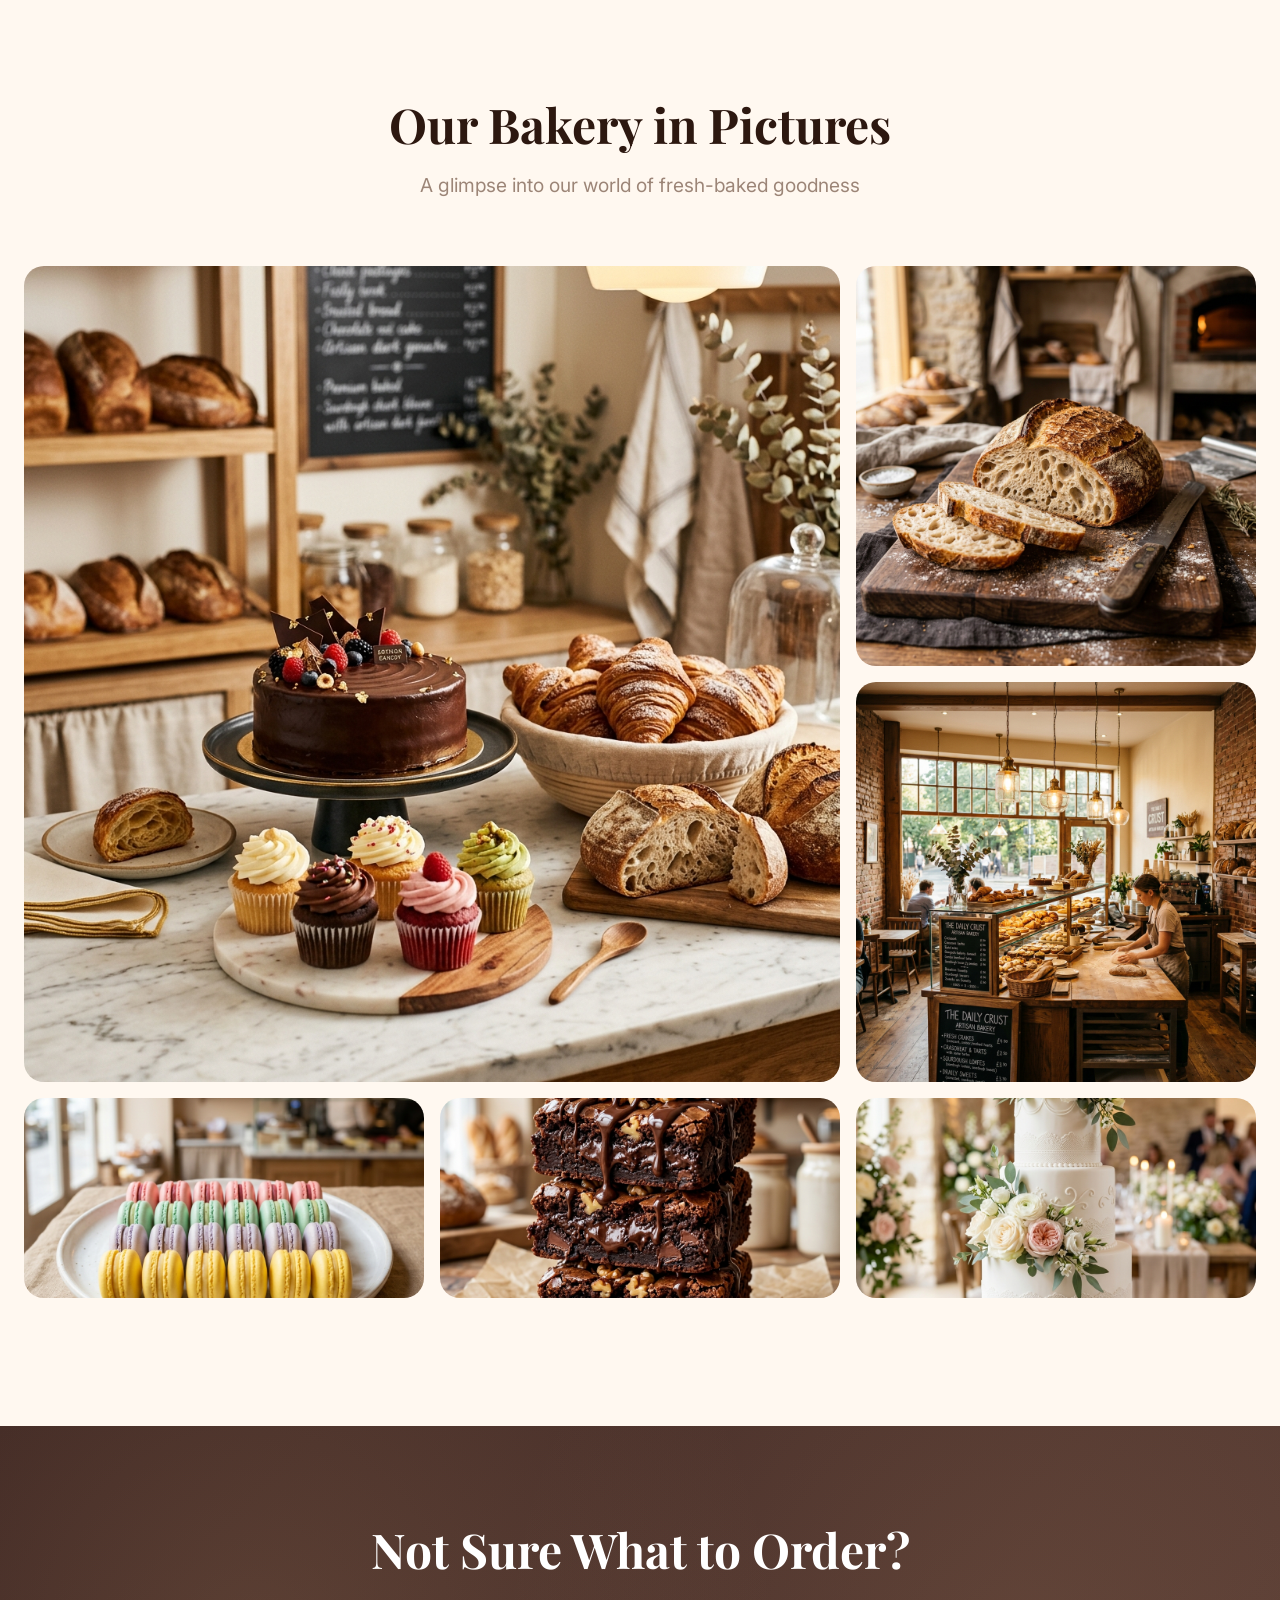
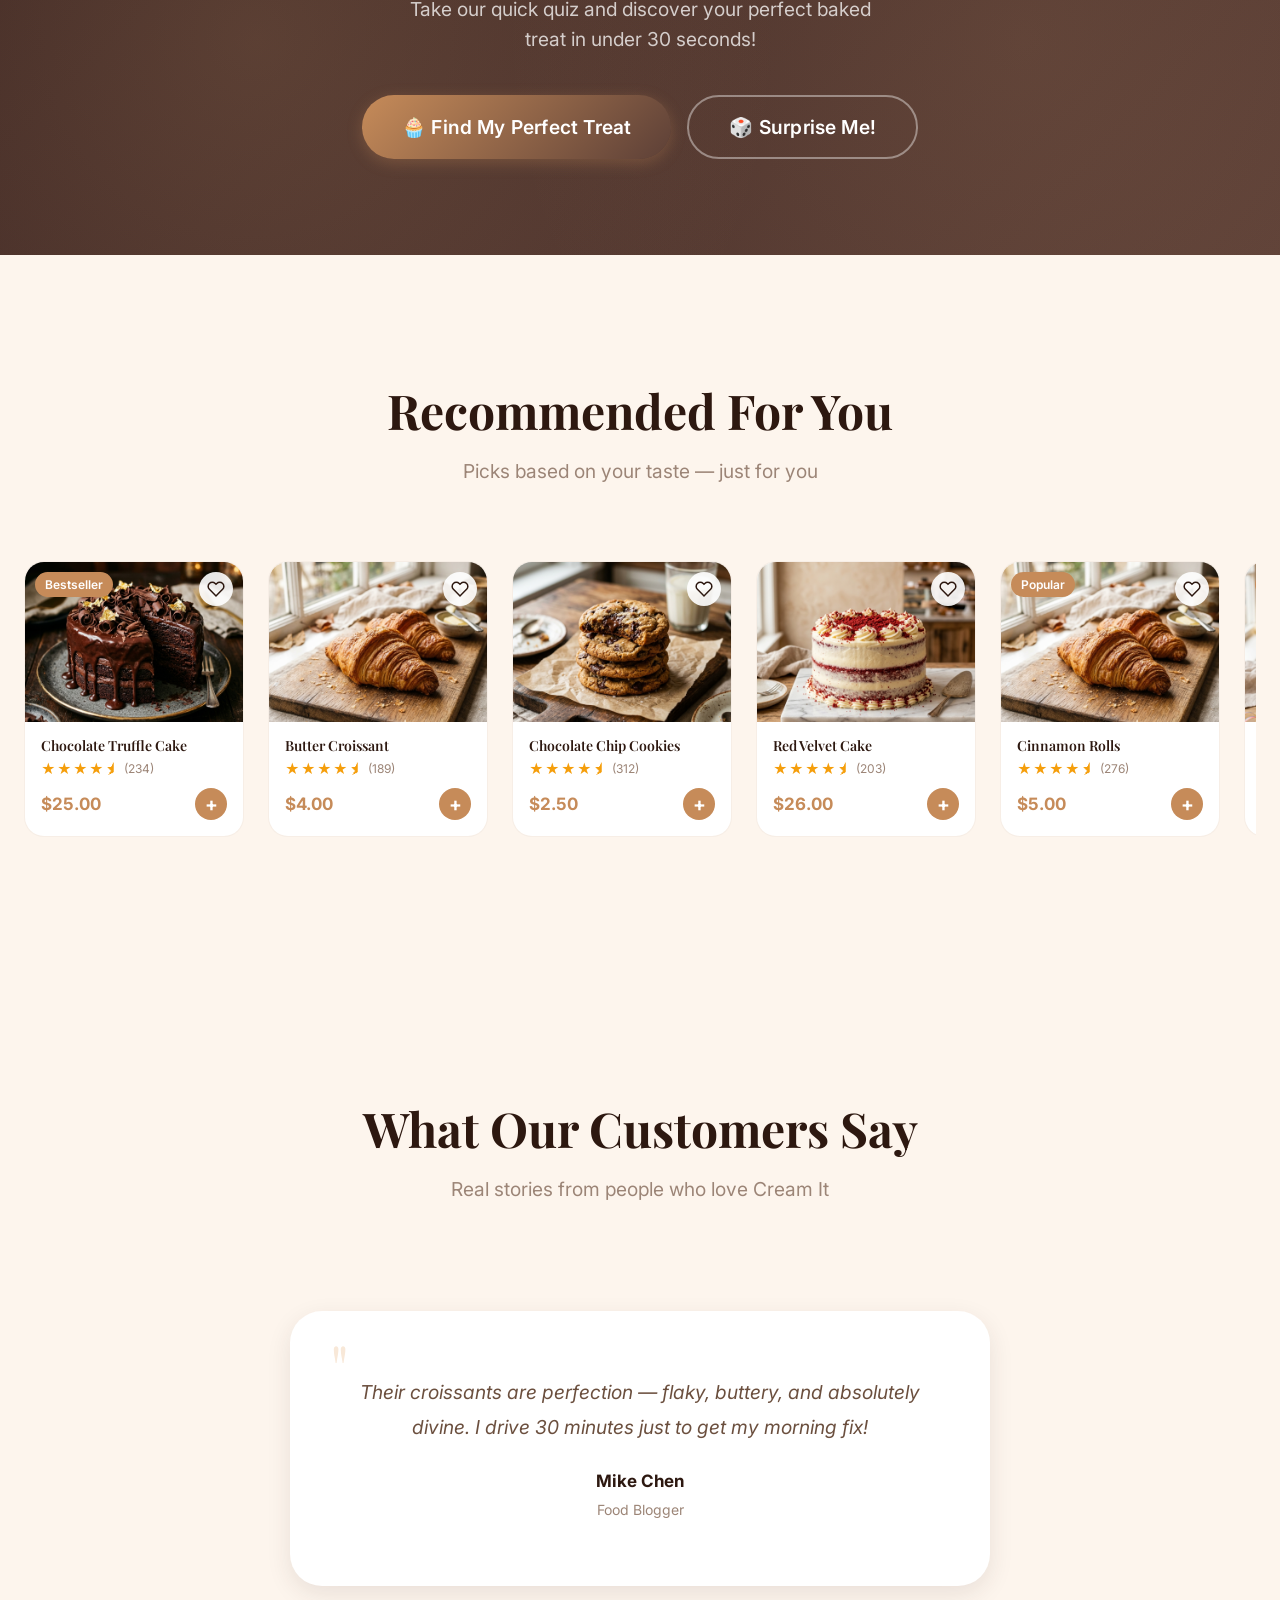
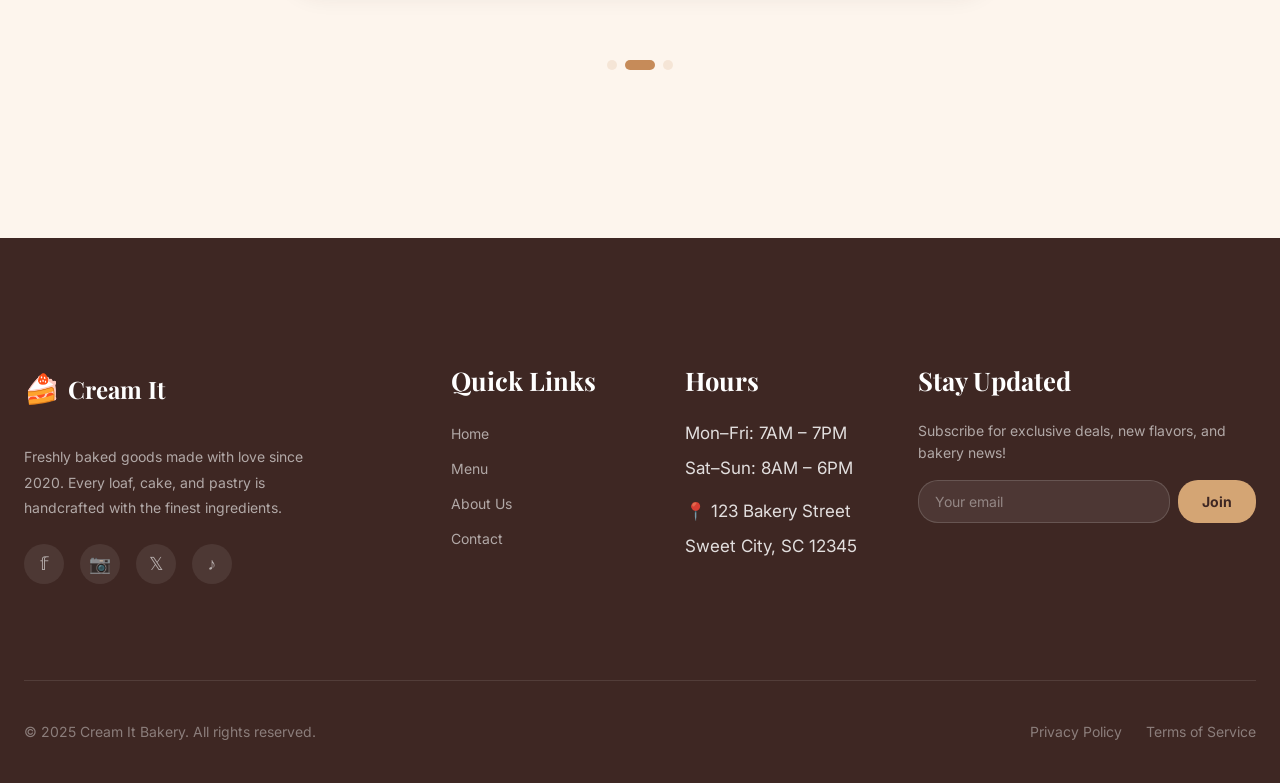
==== commit 13c84731: "Update print statement from 'Hello' to 'Goodbye'" ====
--- a/index.html
+++ b/index.html
@@ -5,10 +5,21 @@
     <meta charset="UTF-8">
     <meta name="viewport" content="width=device-width, initial-scale=1.0">
     <meta name="description"
-        content="Sweet Crumbs Bakery — Artisan cakes, pastries, and breads handcrafted daily with the finest ingredients. Order online for pickup or delivery.">
+        content="Cream It Bakery — Artisan cakes, pastries, and breads handcrafted daily with the finest ingredients. Order online for pickup or delivery.">
     <meta name="keywords" content="bakery, cakes, pastries, bread, cupcakes, artisan, fresh, order online">
-    <title>Sweet Crumbs Bakery — Freshly Baked Happiness Every Day</title>
+    <title>Cream It Bakery — Freshly Baked Happiness Every Day</title>
+    <!-- Google tag (gtag.js) -->
+    <script async src="https://www.googletagmanager.com/gtag/js?id=G-KYCSY62Y8E"></script>
+    <script>
+        window.dataLayer = window.dataLayer || [];
+        function gtag(){dataLayer.push(arguments);}
+        gtag('js', new Date());
+
+        gtag('config', 'G-KYCSY62Y8E');
+    </script>
     <link rel="stylesheet" href="style.css">
+
+    
 </head>
 
 <body>
@@ -18,7 +29,7 @@
         <div class="nav__inner">
             <a href="index.html" class="nav__logo">
                 <span class="nav__logo-icon">🍰</span>
-                <span class="nav__logo-text">Sweet Crumbs</span>
+                <span class="nav__logo-text">Cream It</span>
             </a>
 
             <nav class="nav__menu" id="nav-menu">
@@ -256,14 +267,14 @@
         <div class="container">
             <div class="section__header reveal">
                 <h2 class="section__title">What Our Customers Say</h2>
-                <p class="section__subtitle">Real stories from people who love Sweet Crumbs</p>
+                <p class="section__subtitle">Real stories from people who love Cream It</p>
             </div>
             <div class="testimonials-slider reveal">
                 <div class="testimonials-track">
                     <div class="testimonial-card">
                         <div class="testimonial-card__inner">
                             <span class="testimonial-card__quote">"</span>
-                            <p class="testimonial-card__text">The best chocolate cake I've ever had! Sweet Crumbs Bakery
+                            <p class="testimonial-card__text">The best chocolate cake I've ever had! Cream It Bakery
                                 never disappoints. Every bite is pure heaven — the ganache is to die for.</p>
                             <p class="testimonial-card__author">Sarah Johnson</p>
                             <p class="testimonial-card__role">Regular Customer</p>
@@ -305,7 +316,7 @@
                     <a href="index.html" class="nav__logo"
                         style="margin-bottom: var(--space-sm); display: inline-flex;">
                         <span class="nav__logo-icon">🍰</span>
-                        <span class="nav__logo-text" style="color: white;">Sweet Crumbs</span>
+                        <span class="nav__logo-text" style="color: white;">Cream It</span>
                     </a>
                     <p class="footer__brand-text">Freshly baked goods made with love since 2020. Every loaf, cake, and
                         pastry is handcrafted with the finest ingredients.</p>
@@ -345,7 +356,7 @@
                 </div>
             </div>
             <div class="footer__bottom">
-                <p class="footer__copyright">© 2025 Sweet Crumbs Bakery. All rights reserved.</p>
+                <p class="footer__copyright">© 2025 Cream It Bakery. All rights reserved.</p>
                 <div class="footer__legal">
                     <a href="#">Privacy Policy</a>
                     <a href="#">Terms of Service</a>
--- a/style.css
+++ b/style.css
@@ -1,536 +1,3452 @@
-* {
-    margin: 0;
+/* ===== GOOGLE FONTS ===== */
+@import url('https://fonts.googleapis.com/css2?family=Inter:wght@300;400;500;600;700&family=Playfair+Display:ital,wght@0,400;0,500;0,600;0,700;1,400&display=swap');
+
+/* ===== CSS CUSTOM PROPERTIES ===== */
+:root {
+  /* Colors — Light Mode */
+  --bg-primary: #FFF8F0;
+  --bg-secondary: #FDF5ED;
+  --bg-card: #FFFFFF;
+  --bg-hero-overlay: rgba(30, 15, 5, 0.5);
+  --text-primary: #2D1810;
+  --text-secondary: #6B4F3E;
+  --text-muted: #9C8577;
+  --text-on-dark: #FFFFFF;
+  --accent: #C68B59;
+  --accent-hover: #B07A4A;
+  --accent-light: #F8E8D8;
+  --chocolate: #3E2723;
+  --chocolate-light: #5D4037;
+  --gold: #D4A574;
+  --pastel-pink: #F8E8E0;
+  --pastel-peach: #FFDAB9;
+  --success: #66BB6A;
+  --error: #EF5350;
+  --warning: #FFA726;
+  --border: rgba(198, 139, 89, 0.15);
+  --glass-bg: rgba(255, 248, 240, 0.72);
+  --glass-border: rgba(255, 255, 255, 0.25);
+  --glass-shadow: 0 8px 32px rgba(61, 39, 35, 0.12);
+  --shadow-sm: 0 2px 8px rgba(61, 39, 35, 0.06);
+  --shadow-md: 0 8px 24px rgba(61, 39, 35, 0.1);
+  --shadow-lg: 0 16px 48px rgba(61, 39, 35, 0.14);
+  --shadow-xl: 0 24px 64px rgba(61, 39, 35, 0.18);
+  --overlay-bg: rgba(0, 0, 0, 0.6);
+
+  /* Typography */
+  --font-heading: 'Playfair Display', Georgia, serif;
+  --font-body: 'Inter', -apple-system, BlinkMacSystemFont, sans-serif;
+  --fs-hero: clamp(2.8rem, 6vw, 5.5rem);
+  --fs-h1: clamp(2.2rem, 5vw, 4rem);
+  --fs-h2: clamp(1.8rem, 4vw, 3rem);
+  --fs-h3: clamp(1.2rem, 2.5vw, 1.6rem);
+  --fs-body: 1.0625rem;
+  --fs-body-lg: 1.2rem;
+  --fs-small: 0.875rem;
+  --fs-xs: 0.75rem;
+  --lh-tight: 1.15;
+  --lh-normal: 1.6;
+  --lh-relaxed: 1.8;
+
+  /* Spacing */
+  --space-2xs: 0.25rem;
+  --space-xs: 0.5rem;
+  --space-sm: 1rem;
+  --space-md: 1.5rem;
+  --space-lg: 2.5rem;
+  --space-xl: 4rem;
+  --space-2xl: 6rem;
+  --space-3xl: 8rem;
+  --space-4xl: 10rem;
+
+  /* Border Radius */
+  --radius-sm: 12px;
+  --radius-md: 20px;
+  --radius-lg: 28px;
+  --radius-xl: 32px;
+  --radius-full: 9999px;
+
+  /* Transitions */
+  --ease-out: cubic-bezier(0.4, 0, 0.2, 1);
+  --ease-bounce: cubic-bezier(0.34, 1.56, 0.64, 1);
+  --ease-smooth: cubic-bezier(0.22, 1, 0.36, 1);
+  --t-fast: 0.2s;
+  --t-base: 0.35s;
+  --t-slow: 0.5s;
+
+  /* Layout */
+  --container-max: 1280px;
+  --container-narrow: 900px;
+  --nav-height: 80px;
+}
+
+/* ===== DARK MODE ===== */
+[data-theme="dark"] {
+  --bg-primary: #1A1210;
+  --bg-secondary: #231A15;
+  --bg-card: #2D2118;
+  --text-primary: #F5E6D8;
+  --text-secondary: #C4A882;
+  --text-muted: #8B7362;
+  --accent: #D4A574;
+  --accent-hover: #E0B68A;
+  --accent-light: #3D2E22;
+  --border: rgba(212, 165, 116, 0.15);
+  --glass-bg: rgba(26, 18, 16, 0.78);
+  --glass-border: rgba(255, 255, 255, 0.08);
+  --glass-shadow: 0 8px 32px rgba(0, 0, 0, 0.35);
+  --shadow-sm: 0 2px 8px rgba(0, 0, 0, 0.2);
+  --shadow-md: 0 8px 24px rgba(0, 0, 0, 0.3);
+  --shadow-lg: 0 16px 48px rgba(0, 0, 0, 0.35);
+  --shadow-xl: 0 24px 64px rgba(0, 0, 0, 0.45);
+  --overlay-bg: rgba(0, 0, 0, 0.75);
+}
+
+/* ===== RESET & BASE ===== */
+*, *::before, *::after {
+  margin: 0;
+  padding: 0;
+  box-sizing: border-box;
+}
+
+html {
+  scroll-behavior: smooth;
+  scroll-padding-top: var(--nav-height);
+}
+
+body {
+  font-family: var(--font-body);
+  font-size: var(--fs-body);
+  line-height: var(--lh-normal);
+  color: var(--text-primary);
+  background-color: var(--bg-primary);
+  overflow-x: hidden;
+  -webkit-font-smoothing: antialiased;
+  -moz-osx-font-smoothing: grayscale;
+  transition: background-color var(--t-slow) var(--ease-out),
+              color var(--t-slow) var(--ease-out);
+}
+
+body.no-scroll {
+  overflow: hidden;
+}
+
+a {
+  color: var(--accent);
+  text-decoration: none;
+  transition: color var(--t-fast) var(--ease-out);
+}
+
+a:hover { color: var(--accent-hover); }
+
+img {
+  max-width: 100%;
+  height: auto;
+  display: block;
+}
+
+button {
+  font-family: var(--font-body);
+  cursor: pointer;
+  border: none;
+  background: none;
+  font-size: inherit;
+  color: inherit;
+}
+
+ul { list-style: none; }
+
+h1, h2, h3, h4, h5, h6 {
+  font-family: var(--font-heading);
+  line-height: var(--lh-tight);
+  color: var(--text-primary);
+}
+
+::selection {
+  background: var(--accent);
+  color: white;
+}
+
+/* ===== UTILITIES ===== */
+.container {
+  width: 100%;
+  max-width: var(--container-max);
+  margin: 0 auto;
+  padding: 0 var(--space-md);
+}
+
+.container--narrow {
+  max-width: var(--container-narrow);
+}
+
+.section {
+  padding: var(--space-3xl) 0;
+}
+
+.section__header {
+  text-align: center;
+  margin-bottom: var(--space-xl);
+}
+
+.section__title {
+  font-size: var(--fs-h2);
+  margin-bottom: var(--space-sm);
+  color: var(--text-primary);
+}
+
+.section__subtitle {
+  font-size: var(--fs-body-lg);
+  color: var(--text-muted);
+  max-width: 600px;
+  margin: 0 auto;
+  line-height: var(--lh-relaxed);
+}
+
+.sr-only {
+  position: absolute;
+  width: 1px;
+  height: 1px;
+  padding: 0;
+  margin: -1px;
+  overflow: hidden;
+  clip: rect(0,0,0,0);
+  white-space: nowrap;
+  border: 0;
+}
+
+/* ===== ANIMATIONS ===== */
+@keyframes fadeInUp {
+  from { opacity: 0; transform: translateY(40px); }
+  to   { opacity: 1; transform: translateY(0); }
+}
+
+@keyframes fadeInDown {
+  from { opacity: 0; transform: translateY(-30px); }
+  to   { opacity: 1; transform: translateY(0); }
+}
+
+@keyframes fadeIn {
+  from { opacity: 0; }
+  to   { opacity: 1; }
+}
+
+@keyframes scaleIn {
+  from { opacity: 0; transform: scale(0.9); }
+  to   { opacity: 1; transform: scale(1); }
+}
+
+@keyframes slideInLeft {
+  from { opacity: 0; transform: translateX(-60px); }
+  to   { opacity: 1; transform: translateX(0); }
+}
+
+@keyframes slideInRight {
+  from { opacity: 0; transform: translateX(60px); }
+  to   { opacity: 1; transform: translateX(0); }
+}
+
+@keyframes pulse {
+  0%, 100% { transform: scale(1); }
+  50%      { transform: scale(1.08); }
+}
+
+@keyframes float {
+  0%, 100% { transform: translateY(0); }
+  50%      { transform: translateY(-10px); }
+}
+
+@keyframes shimmer {
+  0%   { background-position: -200% 0; }
+  100% { background-position: 200% 0; }
+}
+
+@keyframes heartBeat {
+  0%   { transform: scale(1); }
+  15%  { transform: scale(1.3); }
+  30%  { transform: scale(1); }
+  45%  { transform: scale(1.15); }
+  60%  { transform: scale(1); }
+}
+
+@keyframes ripple {
+  to { transform: scale(4); opacity: 0; }
+}
+
+@keyframes bounceIn {
+  0%   { opacity: 0; transform: scale(0.3); }
+  50%  { transform: scale(1.05); }
+  70%  { transform: scale(0.95); }
+  100% { opacity: 1; transform: scale(1); }
+}
+
+@keyframes scrollDown {
+  0%   { opacity: 1; transform: translateY(0); }
+  75%  { opacity: 0; transform: translateY(16px); }
+  100% { opacity: 0; transform: translateY(16px); }
+}
+
+@keyframes spin {
+  to { transform: rotate(360deg); }
+}
+
+/* Scroll-triggered animation classes */
+.reveal {
+  opacity: 0;
+  transform: translateY(40px);
+  transition: opacity 0.8s var(--ease-smooth), transform 0.8s var(--ease-smooth);
+}
+
+.reveal.revealed {
+  opacity: 1;
+  transform: translateY(0);
+}
+
+.reveal-left {
+  opacity: 0;
+  transform: translateX(-60px);
+  transition: opacity 0.8s var(--ease-smooth), transform 0.8s var(--ease-smooth);
+}
+
+.reveal-left.revealed {
+  opacity: 1;
+  transform: translateX(0);
+}
+
+.reveal-right {
+  opacity: 0;
+  transform: translateX(60px);
+  transition: opacity 0.8s var(--ease-smooth), transform 0.8s var(--ease-smooth);
+}
+
+.reveal-right.revealed {
+  opacity: 1;
+  transform: translateX(0);
+}
+
+.reveal-scale {
+  opacity: 0;
+  transform: scale(0.85);
+  transition: opacity 0.8s var(--ease-smooth), transform 0.8s var(--ease-smooth);
+}
+
+.reveal-scale.revealed {
+  opacity: 1;
+  transform: scale(1);
+}
+
+/* Stagger children */
+.stagger-children .reveal:nth-child(1) { transition-delay: 0s; }
+.stagger-children .reveal:nth-child(2) { transition-delay: 0.1s; }
+.stagger-children .reveal:nth-child(3) { transition-delay: 0.2s; }
+.stagger-children .reveal:nth-child(4) { transition-delay: 0.3s; }
+.stagger-children .reveal:nth-child(5) { transition-delay: 0.4s; }
+.stagger-children .reveal:nth-child(6) { transition-delay: 0.5s; }
+.stagger-children .reveal:nth-child(7) { transition-delay: 0.6s; }
+.stagger-children .reveal:nth-child(8) { transition-delay: 0.7s; }
+.stagger-children .reveal:nth-child(9) { transition-delay: 0.8s; }
+
+/* ===== SKELETON LOADER ===== */
+.skeleton {
+  background: linear-gradient(90deg,
+    var(--bg-secondary) 25%,
+    var(--accent-light) 50%,
+    var(--bg-secondary) 75%);
+  background-size: 400% 100%;
+  animation: shimmer 1.5s ease-in-out infinite;
+  border-radius: var(--radius-md);
+}
+
+.skeleton-text {
+  height: 1em;
+  margin-bottom: 0.5em;
+  border-radius: 6px;
+}
+
+.skeleton-text:last-child {
+  width: 60%;
+}
+
+.skeleton-img {
+  height: 200px;
+  border-radius: var(--radius-md);
+}
+
+.skeleton-card {
+  padding: var(--space-md);
+  border-radius: var(--radius-lg);
+}
+
+/* ===== BUTTONS ===== */
+.btn {
+  display: inline-flex;
+  align-items: center;
+  justify-content: center;
+  gap: var(--space-xs);
+  padding: 14px 32px;
+  font-size: var(--fs-body);
+  font-weight: 600;
+  border-radius: var(--radius-full);
+  transition: all var(--t-base) var(--ease-out);
+  position: relative;
+  overflow: hidden;
+  white-space: nowrap;
+  letter-spacing: 0.01em;
+}
+
+.btn::after {
+  content: '';
+  position: absolute;
+  inset: 0;
+  background: radial-gradient(circle, rgba(255,255,255,0.3) 10%, transparent 10%);
+  transform: scale(0);
+  opacity: 0;
+}
+
+.btn:active::after {
+  animation: ripple 0.6s linear;
+}
+
+.btn--primary {
+  background: linear-gradient(135deg, var(--accent), var(--chocolate-light));
+  color: white;
+  border: none;
+  box-shadow: 0 4px 15px rgba(198, 139, 89, 0.3);
+}
+
+.btn--primary:hover {
+  transform: translateY(-3px);
+  box-shadow: 0 8px 25px rgba(198, 139, 89, 0.4);
+}
+
+.btn--primary:active {
+  transform: translateY(-1px);
+}
+
+.btn--secondary {
+  background: transparent;
+  color: var(--accent);
+  border: 2px solid var(--accent);
+}
+
+.btn--secondary:hover {
+  background: var(--accent);
+  color: white;
+  transform: translateY(-3px);
+  box-shadow: 0 8px 25px rgba(198, 139, 89, 0.3);
+}
+
+.btn--ghost {
+  background: var(--glass-bg);
+  color: var(--text-primary);
+  border: 1px solid var(--border);
+  backdrop-filter: blur(10px);
+}
+
+.btn--ghost:hover {
+  background: var(--accent-light);
+  border-color: var(--accent);
+}
+
+.btn--sm {
+  padding: 10px 20px;
+  font-size: var(--fs-small);
+}
+
+.btn--lg {
+  padding: 18px 40px;
+  font-size: var(--fs-body-lg);
+}
+
+.btn--icon {
+  width: 44px;
+  height: 44px;
+  padding: 0;
+  border-radius: var(--radius-full);
+  display: inline-flex;
+  align-items: center;
+  justify-content: center;
+}
+
+/* ===== GLASSMORPHISM NAVBAR ===== */
+.nav {
+  position: fixed;
+  top: 0;
+  left: 0;
+  right: 0;
+  height: var(--nav-height);
+  z-index: 1000;
+  transition: all var(--t-base) var(--ease-out);
+}
+
+.nav--transparent {
+  background: transparent;
+}
+
+.nav--scrolled {
+  background: var(--glass-bg);
+  backdrop-filter: blur(20px);
+  -webkit-backdrop-filter: blur(20px);
+  border-bottom: 1px solid var(--glass-border);
+  box-shadow: var(--glass-shadow);
+}
+
+.nav__inner {
+  display: flex;
+  align-items: center;
+  justify-content: space-between;
+  height: 100%;
+  padding: 0 var(--space-md);
+  max-width: var(--container-max);
+  margin: 0 auto;
+}
+
+.nav__logo {
+  display: flex;
+  align-items: center;
+  gap: var(--space-xs);
+  text-decoration: none;
+  z-index: 1001;
+}
+
+.nav__logo-icon {
+  font-size: 1.8rem;
+}
+
+.nav__logo-text {
+  font-family: var(--font-heading);
+  font-size: 1.5rem;
+  font-weight: 700;
+  color: var(--text-primary);
+  transition: color var(--t-base) var(--ease-out);
+}
+
+.nav--transparent .nav__logo-text {
+  color: white;
+}
+
+.nav--scrolled .nav__logo-text {
+  color: var(--text-primary);
+}
+
+.nav__menu {
+  display: flex;
+  align-items: center;
+}
+
+.nav__list {
+  display: flex;
+  gap: var(--space-xs);
+}
+
+.nav__link {
+  padding: 10px 20px;
+  font-size: var(--fs-small);
+  font-weight: 500;
+  color: var(--text-secondary);
+  border-radius: var(--radius-full);
+  transition: all var(--t-fast) var(--ease-out);
+  position: relative;
+  letter-spacing: 0.02em;
+  text-transform: uppercase;
+}
+
+.nav--transparent .nav__link {
+  color: rgba(255, 255, 255, 0.85);
+}
+
+.nav--transparent .nav__link:hover,
+.nav--transparent .nav__link.active {
+  color: white;
+  background: rgba(255, 255, 255, 0.12);
+}
+
+.nav--scrolled .nav__link {
+  color: var(--text-secondary);
+}
+
+.nav__link:hover,
+.nav__link.active {
+  color: var(--accent);
+  background: var(--accent-light);
+}
+
+.nav__actions {
+  display: flex;
+  align-items: center;
+  gap: var(--space-xs);
+  z-index: 1001;
+}
+
+.nav__action-btn {
+  width: 42px;
+  height: 42px;
+  border-radius: var(--radius-full);
+  display: flex;
+  align-items: center;
+  justify-content: center;
+  transition: all var(--t-fast) var(--ease-out);
+  position: relative;
+  color: var(--text-secondary);
+}
+
+.nav--transparent .nav__action-btn {
+  color: rgba(255, 255, 255, 0.85);
+}
+
+.nav--transparent .nav__action-btn:hover {
+  background: rgba(255, 255, 255, 0.12);
+  color: white;
+}
+
+.nav--scrolled .nav__action-btn {
+  color: var(--text-secondary);
+}
+
+.nav__action-btn:hover {
+  background: var(--accent-light);
+  color: var(--accent);
+}
+
+.nav__action-btn svg {
+  width: 20px;
+  height: 20px;
+  stroke: currentColor;
+  fill: none;
+  stroke-width: 2;
+  stroke-linecap: round;
+  stroke-linejoin: round;
+}
+
+.nav__badge {
+  position: absolute;
+  top: 2px;
+  right: 2px;
+  width: 18px;
+  height: 18px;
+  border-radius: 50%;
+  background: var(--error);
+  color: white;
+  font-size: 10px;
+  font-weight: 700;
+  display: flex;
+  align-items: center;
+  justify-content: center;
+  opacity: 0;
+  transform: scale(0);
+  transition: all var(--t-fast) var(--ease-bounce);
+}
+
+.nav__badge.show {
+  opacity: 1;
+  transform: scale(1);
+}
+
+/* Hamburger */
+.nav__hamburger {
+  display: none;
+  flex-direction: column;
+  gap: 5px;
+  width: 28px;
+  height: 20px;
+  cursor: pointer;
+  z-index: 1001;
+  position: relative;
+}
+
+.nav__hamburger span {
+  display: block;
+  height: 2px;
+  width: 100%;
+  background: var(--text-primary);
+  border-radius: 2px;
+  transition: all var(--t-base) var(--ease-out);
+  transform-origin: center;
+}
+
+.nav--transparent .nav__hamburger span {
+  background: white;
+}
+
+.nav__hamburger.open span:nth-child(1) {
+  transform: translateY(7px) rotate(45deg);
+}
+
+.nav__hamburger.open span:nth-child(2) {
+  opacity: 0;
+  transform: scaleX(0);
+}
+
+.nav__hamburger.open span:nth-child(3) {
+  transform: translateY(-7px) rotate(-45deg);
+}
+
+/* Theme Toggle */
+.theme-toggle {
+  position: relative;
+  width: 42px;
+  height: 42px;
+}
+
+.theme-toggle__icon {
+  transition: all var(--t-base) var(--ease-out);
+}
+
+.theme-toggle .sun-icon { display: none; }
+.theme-toggle .moon-icon { display: block; }
+
+[data-theme="dark"] .theme-toggle .sun-icon { display: block; }
+[data-theme="dark"] .theme-toggle .moon-icon { display: none; }
+
+/* ===== HERO SECTION ===== */
+.hero {
+  position: relative;
+  min-height: 100vh;
+  display: flex;
+  align-items: center;
+  justify-content: center;
+  overflow: hidden;
+}
+
+.hero__bg {
+  position: absolute;
+  inset: 0;
+  z-index: 0;
+}
+
+.hero__bg img {
+  width: 100%;
+  height: 100%;
+  object-fit: cover;
+  transform: scale(1.05);
+  transition: transform 8s ease;
+}
+
+.hero:hover .hero__bg img {
+  transform: scale(1.1);
+}
+
+.hero__overlay {
+  position: absolute;
+  inset: 0;
+  background: linear-gradient(
+    135deg,
+    rgba(30, 15, 5, 0.65) 0%,
+    rgba(62, 39, 35, 0.45) 50%,
+    rgba(30, 15, 5, 0.6) 100%
+  );
+  z-index: 1;
+}
+
+.hero__content {
+  position: relative;
+  z-index: 2;
+  text-align: center;
+  max-width: 800px;
+  padding: var(--space-lg);
+}
+
+.hero__badge {
+  display: inline-flex;
+  align-items: center;
+  gap: var(--space-xs);
+  padding: 8px 20px;
+  background: rgba(255, 255, 255, 0.12);
+  backdrop-filter: blur(10px);
+  border: 1px solid rgba(255, 255, 255, 0.2);
+  border-radius: var(--radius-full);
+  color: var(--gold);
+  font-size: var(--fs-small);
+  font-weight: 500;
+  margin-bottom: var(--space-lg);
+  letter-spacing: 0.08em;
+  text-transform: uppercase;
+  animation: fadeInDown 0.8s var(--ease-smooth) both;
+}
+
+.hero__title {
+  font-size: var(--fs-hero);
+  color: white;
+  margin-bottom: var(--space-md);
+  font-weight: 700;
+  letter-spacing: -0.01em;
+  animation: fadeInUp 0.8s var(--ease-smooth) 0.2s both;
+}
+
+.hero__subtitle {
+  font-size: var(--fs-body-lg);
+  color: rgba(255, 255, 255, 0.8);
+  max-width: 550px;
+  margin: 0 auto var(--space-lg);
+  line-height: var(--lh-relaxed);
+  animation: fadeInUp 0.8s var(--ease-smooth) 0.4s both;
+}
+
+.hero__buttons {
+  display: flex;
+  gap: var(--space-md);
+  justify-content: center;
+  flex-wrap: wrap;
+  animation: fadeInUp 0.8s var(--ease-smooth) 0.6s both;
+}
+
+.hero__scroll {
+  position: absolute;
+  bottom: 40px;
+  left: 50%;
+  transform: translateX(-50%);
+  z-index: 2;
+  display: flex;
+  flex-direction: column;
+  align-items: center;
+  gap: var(--space-xs);
+  color: rgba(255, 255, 255, 0.6);
+  font-size: var(--fs-xs);
+  letter-spacing: 0.1em;
+  text-transform: uppercase;
+  animation: fadeIn 1s var(--ease-smooth) 1s both;
+}
+
+.hero__scroll-line {
+  width: 1px;
+  height: 50px;
+  background: rgba(255, 255, 255, 0.3);
+  position: relative;
+  overflow: hidden;
+}
+
+.hero__scroll-line::after {
+  content: '';
+  position: absolute;
+  top: -100%;
+  width: 100%;
+  height: 50%;
+  background: var(--gold);
+  animation: scrollDown 2s var(--ease-out) infinite;
+}
+
+/* Mini hero (sub-pages) */
+.hero--mini {
+  min-height: 45vh;
+  padding-top: var(--nav-height);
+}
+
+.hero--mini .hero__title {
+  font-size: var(--fs-h1);
+}
+
+/* ===== PRODUCT CARDS ===== */
+.products-grid {
+  display: grid;
+  grid-template-columns: repeat(auto-fill, minmax(280px, 1fr));
+  gap: var(--space-lg);
+}
+
+.product-card {
+  background: var(--bg-card);
+  border-radius: var(--radius-lg);
+  overflow: hidden;
+  box-shadow: var(--shadow-sm);
+  transition: all var(--t-base) var(--ease-out);
+  position: relative;
+}
+
+.product-card:hover {
+  transform: translateY(-8px);
+  box-shadow: var(--shadow-lg);
+}
+
+.product-card__image {
+  position: relative;
+  height: 240px;
+  overflow: hidden;
+  background: var(--bg-secondary);
+}
+
+.product-card__image img {
+  width: 100%;
+  height: 100%;
+  object-fit: cover;
+  transition: transform var(--t-slow) var(--ease-out);
+}
+
+.product-card:hover .product-card__image img {
+  transform: scale(1.08);
+}
+
+.product-card__actions {
+  position: absolute;
+  top: var(--space-sm);
+  right: var(--space-sm);
+  display: flex;
+  flex-direction: column;
+  gap: var(--space-xs);
+  opacity: 0;
+  transform: translateX(20px);
+  transition: all var(--t-base) var(--ease-out);
+}
+
+.product-card:hover .product-card__actions {
+  opacity: 1;
+  transform: translateX(0);
+}
+
+.product-card__action {
+  width: 40px;
+  height: 40px;
+  border-radius: var(--radius-full);
+  background: var(--glass-bg);
+  backdrop-filter: blur(10px);
+  border: 1px solid var(--glass-border);
+  display: flex;
+  align-items: center;
+  justify-content: center;
+  transition: all var(--t-fast) var(--ease-out);
+  color: var(--text-secondary);
+}
+
+.product-card__action:hover {
+  background: var(--accent);
+  color: white;
+  transform: scale(1.1);
+}
+
+.product-card__action.wishlisted {
+  color: var(--error);
+  animation: heartBeat 0.6s var(--ease-out);
+}
+
+.product-card__action.wishlisted svg {
+  fill: var(--error);
+}
+
+.product-card__action svg {
+  width: 18px;
+  height: 18px;
+  stroke: currentColor;
+  fill: none;
+  stroke-width: 2;
+}
+
+.product-card__tag {
+  position: absolute;
+  top: var(--space-sm);
+  left: var(--space-sm);
+  padding: 4px 14px;
+  background: var(--accent);
+  color: white;
+  font-size: var(--fs-xs);
+  font-weight: 600;
+  border-radius: var(--radius-full);
+  letter-spacing: 0.03em;
+  text-transform: uppercase;
+}
+
+.product-card__body {
+  padding: var(--space-md);
+}
+
+.product-card__category {
+  font-size: var(--fs-xs);
+  color: var(--accent);
+  font-weight: 600;
+  text-transform: uppercase;
+  letter-spacing: 0.08em;
+  margin-bottom: var(--space-2xs);
+}
+
+.product-card__title {
+  font-family: var(--font-heading);
+  font-size: var(--fs-h3);
+  margin-bottom: var(--space-xs);
+  color: var(--text-primary);
+}
+
+.product-card__desc {
+  font-size: var(--fs-small);
+  color: var(--text-muted);
+  line-height: var(--lh-normal);
+  margin-bottom: var(--space-md);
+}
+
+.product-card__footer {
+  display: flex;
+  align-items: center;
+  justify-content: space-between;
+}
+
+.product-card__price {
+  font-family: var(--font-heading);
+  font-size: 1.4rem;
+  font-weight: 700;
+  color: var(--accent);
+}
+
+.product-card__add-btn {
+  padding: 10px 22px;
+  background: linear-gradient(135deg, var(--accent), var(--chocolate-light));
+  color: white;
+  border: none;
+  border-radius: var(--radius-full);
+  font-size: var(--fs-small);
+  font-weight: 600;
+  cursor: pointer;
+  transition: all var(--t-fast) var(--ease-out);
+}
+
+.product-card__add-btn:hover {
+  transform: scale(1.05);
+  box-shadow: 0 4px 15px rgba(198, 139, 89, 0.4);
+}
+
+.product-card__add-btn:active {
+  transform: scale(0.98);
+}
+
+/* ===== GALLERY / MASONRY ===== */
+.gallery-grid {
+  display: grid;
+  grid-template-columns: repeat(4, 1fr);
+  grid-auto-rows: 200px;
+  gap: var(--space-sm);
+}
+
+.gallery-grid__item {
+  border-radius: var(--radius-md);
+  overflow: hidden;
+  position: relative;
+  cursor: pointer;
+}
+
+.gallery-grid__item:nth-child(1) {
+  grid-column: span 2;
+  grid-row: span 2;
+}
+
+.gallery-grid__item img {
+  width: 100%;
+  height: 100%;
+  object-fit: cover;
+  transition: transform var(--t-slow) var(--ease-out);
+}
+
+.gallery-grid__item:hover img {
+  transform: scale(1.06);
+}
+
+.gallery-grid__overlay {
+  position: absolute;
+  inset: 0;
+  background: linear-gradient(to top, rgba(0,0,0,0.6), transparent);
+  display: flex;
+  align-items: flex-end;
+  padding: var(--space-md);
+  opacity: 0;
+  transition: opacity var(--t-base) var(--ease-out);
+}
+
+.gallery-grid__item:hover .gallery-grid__overlay {
+  opacity: 1;
+}
+
+.gallery-grid__overlay span {
+  color: white;
+  font-weight: 600;
+  font-size: var(--fs-body);
+}
+
+/* ===== TESTIMONIALS SLIDER ===== */
+.testimonials-slider {
+  position: relative;
+  overflow: hidden;
+  padding: var(--space-lg) 0;
+}
+
+.testimonials-track {
+  display: flex;
+  transition: transform var(--t-slow) var(--ease-smooth);
+}
+
+.testimonial-card {
+  min-width: 100%;
+  padding: 0 var(--space-lg);
+}
+
+.testimonial-card__inner {
+  max-width: 700px;
+  margin: 0 auto;
+  text-align: center;
+  padding: var(--space-xl);
+  background: var(--bg-card);
+  border-radius: var(--radius-xl);
+  box-shadow: var(--shadow-md);
+  position: relative;
+}
+
+.testimonial-card__quote {
+  font-size: 4rem;
+  color: var(--accent-light);
+  font-family: var(--font-heading);
+  line-height: 1;
+  position: absolute;
+  top: var(--space-md);
+  left: var(--space-lg);
+}
+
+[data-theme="dark"] .testimonial-card__quote {
+  color: var(--accent);
+  opacity: 0.2;
+}
+
+.testimonial-card__text {
+  font-size: var(--fs-body-lg);
+  font-style: italic;
+  color: var(--text-secondary);
+  line-height: var(--lh-relaxed);
+  margin-bottom: var(--space-md);
+  position: relative;
+}
+
+.testimonial-card__author {
+  font-weight: 700;
+  color: var(--text-primary);
+  font-size: var(--fs-body);
+}
+
+.testimonial-card__role {
+  font-size: var(--fs-small);
+  color: var(--text-muted);
+  margin-top: var(--space-2xs);
+}
+
+.testimonials-dots {
+  display: flex;
+  justify-content: center;
+  gap: var(--space-xs);
+  margin-top: var(--space-lg);
+}
+
+.testimonials-dot {
+  width: 10px;
+  height: 10px;
+  border-radius: 50%;
+  background: var(--border);
+  cursor: pointer;
+  transition: all var(--t-fast) var(--ease-out);
+}
+
+.testimonials-dot.active {
+  background: var(--accent);
+  width: 30px;
+  border-radius: var(--radius-full);
+}
+
+/* ===== QUIZ BANNER ===== */
+.quiz-banner {
+  background: linear-gradient(135deg, var(--chocolate), var(--chocolate-light));
+  padding: var(--space-2xl) 0;
+  position: relative;
+  overflow: hidden;
+}
+
+.quiz-banner::before {
+  content: '';
+  position: absolute;
+  inset: 0;
+  background: radial-gradient(circle at 20% 50%, rgba(212,165,116,0.15) 0%, transparent 50%),
+              radial-gradient(circle at 80% 50%, rgba(212,165,116,0.1) 0%, transparent 50%);
+}
+
+.quiz-banner__content {
+  position: relative;
+  text-align: center;
+  color: white;
+}
+
+.quiz-banner__title {
+  font-size: var(--fs-h2);
+  margin-bottom: var(--space-sm);
+  color: white;
+}
+
+.quiz-banner__subtitle {
+  font-size: var(--fs-body-lg);
+  color: rgba(255,255,255,0.75);
+  margin-bottom: var(--space-lg);
+  max-width: 500px;
+  margin-left: auto;
+  margin-right: auto;
+}
+
+/* ===== STATS COUNTER ===== */
+.stats {
+  display: grid;
+  grid-template-columns: repeat(auto-fit, minmax(200px, 1fr));
+  gap: var(--space-lg);
+  text-align: center;
+}
+
+.stat {
+  padding: var(--space-lg);
+}
+
+.stat__number {
+  font-family: var(--font-heading);
+  font-size: clamp(2.5rem, 5vw, 3.5rem);
+  font-weight: 700;
+  color: var(--accent);
+  line-height: 1;
+  margin-bottom: var(--space-xs);
+}
+
+.stat__label {
+  font-size: var(--fs-body);
+  color: var(--text-muted);
+  text-transform: uppercase;
+  letter-spacing: 0.05em;
+  font-weight: 500;
+}
+
+/* ===== VALUES / FEATURES GRID ===== */
+.values-grid {
+  display: grid;
+  grid-template-columns: repeat(auto-fit, minmax(260px, 1fr));
+  gap: var(--space-lg);
+}
+
+.value-card {
+  padding: var(--space-xl) var(--space-lg);
+  background: var(--bg-card);
+  border-radius: var(--radius-xl);
+  box-shadow: var(--shadow-sm);
+  text-align: center;
+  transition: all var(--t-base) var(--ease-out);
+  border: 1px solid var(--border);
+}
+
+.value-card:hover {
+  transform: translateY(-6px);
+  box-shadow: var(--shadow-lg);
+  border-color: var(--accent);
+}
+
+.value-card__icon {
+  width: 72px;
+  height: 72px;
+  margin: 0 auto var(--space-md);
+  display: flex;
+  align-items: center;
+  justify-content: center;
+  font-size: 2.2rem;
+  background: var(--accent-light);
+  border-radius: var(--radius-md);
+  transition: all var(--t-base) var(--ease-out);
+}
+
+.value-card:hover .value-card__icon {
+  background: var(--accent);
+  transform: scale(1.05) rotate(-3deg);
+}
+
+.value-card__title {
+  font-family: var(--font-heading);
+  font-size: var(--fs-h3);
+  margin-bottom: var(--space-xs);
+}
+
+.value-card__text {
+  font-size: var(--fs-small);
+  color: var(--text-muted);
+  line-height: var(--lh-relaxed);
+}
+
+/* ===== ABOUT GRID ===== */
+.about-split {
+  display: grid;
+  grid-template-columns: 1fr 1fr;
+  gap: var(--space-2xl);
+  align-items: center;
+}
+
+.about-split--reverse {
+  direction: rtl;
+}
+
+.about-split--reverse > * {
+  direction: ltr;
+}
+
+.about-split__image {
+  border-radius: var(--radius-xl);
+  overflow: hidden;
+  box-shadow: var(--shadow-lg);
+  height: 450px;
+}
+
+.about-split__image img {
+  width: 100%;
+  height: 100%;
+  object-fit: cover;
+}
+
+.about-split__text h2 {
+  font-size: var(--fs-h2);
+  margin-bottom: var(--space-md);
+}
+
+.about-split__text p {
+  color: var(--text-secondary);
+  line-height: var(--lh-relaxed);
+  margin-bottom: var(--space-sm);
+}
+
+/* ===== CONTACT ===== */
+.contact-grid {
+  display: grid;
+  grid-template-columns: 1fr 1fr;
+  gap: var(--space-2xl);
+}
+
+.contact-card {
+  display: flex;
+  gap: var(--space-md);
+  padding: var(--space-lg);
+  background: var(--bg-card);
+  border-radius: var(--radius-lg);
+  box-shadow: var(--shadow-sm);
+  transition: all var(--t-base) var(--ease-out);
+  border: 1px solid var(--border);
+}
+
+.contact-card:hover {
+  transform: translateY(-4px);
+  box-shadow: var(--shadow-md);
+  border-color: var(--accent);
+}
+
+.contact-card__icon {
+  width: 56px;
+  height: 56px;
+  flex-shrink: 0;
+  display: flex;
+  align-items: center;
+  justify-content: center;
+  background: var(--accent-light);
+  border-radius: var(--radius-md);
+  font-size: 1.5rem;
+  transition: all var(--t-base) var(--ease-out);
+}
+
+.contact-card:hover .contact-card__icon {
+  background: var(--accent);
+  transform: scale(1.05);
+}
+
+.contact-card__title {
+  font-family: var(--font-heading);
+  font-size: var(--fs-h3);
+  margin-bottom: var(--space-2xs);
+}
+
+.contact-card__text {
+  color: var(--text-muted);
+  font-size: var(--fs-small);
+  line-height: var(--lh-normal);
+}
+
+/* Premium Form */
+.form {
+  background: var(--bg-card);
+  padding: var(--space-xl);
+  border-radius: var(--radius-xl);
+  box-shadow: var(--shadow-md);
+  border: 1px solid var(--border);
+}
+
+.form__group {
+  margin-bottom: var(--space-md);
+  position: relative;
+}
+
+.form__label {
+  display: block;
+  font-size: var(--fs-small);
+  font-weight: 600;
+  color: var(--text-secondary);
+  margin-bottom: var(--space-xs);
+  transition: color var(--t-fast) var(--ease-out);
+}
+
+.form__input,
+.form__select,
+.form__textarea {
+  width: 100%;
+  padding: 14px 18px;
+  background: var(--bg-secondary);
+  border: 2px solid var(--border);
+  border-radius: var(--radius-md);
+  font-size: var(--fs-body);
+  color: var(--text-primary);
+  font-family: var(--font-body);
+  transition: all var(--t-fast) var(--ease-out);
+}
+
+.form__input:focus,
+.form__select:focus,
+.form__textarea:focus {
+  outline: none;
+  border-color: var(--accent);
+  background: var(--bg-card);
+  box-shadow: 0 0 0 4px rgba(198, 139, 89, 0.1);
+}
+
+.form__textarea {
+  resize: vertical;
+  min-height: 140px;
+}
+
+.form__row {
+  display: grid;
+  grid-template-columns: 1fr 1fr;
+  gap: var(--space-md);
+}
+
+/* Status indicator */
+.status-indicator {
+  display: inline-flex;
+  align-items: center;
+  gap: var(--space-xs);
+  padding: 6px 16px;
+  border-radius: var(--radius-full);
+  font-size: var(--fs-small);
+  font-weight: 600;
+}
+
+.status-indicator--open {
+  background: rgba(102, 187, 106, 0.12);
+  color: var(--success);
+}
+
+.status-indicator--closed {
+  background: rgba(239, 83, 80, 0.12);
+  color: var(--error);
+}
+
+.status-indicator__dot {
+  width: 8px;
+  height: 8px;
+  border-radius: 50%;
+  background: currentColor;
+  animation: pulse 2s infinite;
+}
+
+/* ===== FOOTER ===== */
+.footer {
+  background: var(--chocolate);
+  color: rgba(255, 255, 255, 0.85);
+  padding: var(--space-3xl) 0 var(--space-lg);
+}
+
+.footer__grid {
+  display: grid;
+  grid-template-columns: 2fr 1fr 1fr 1.5fr;
+  gap: var(--space-xl);
+  margin-bottom: var(--space-2xl);
+}
+
+.footer__brand-text {
+  color: rgba(255, 255, 255, 0.6);
+  font-size: var(--fs-small);
+  line-height: var(--lh-relaxed);
+  margin-top: var(--space-sm);
+  max-width: 300px;
+}
+
+.footer__title {
+  font-family: var(--font-heading);
+  font-size: var(--fs-h3);
+  color: white;
+  margin-bottom: var(--space-md);
+}
+
+.footer__links li {
+  margin-bottom: var(--space-xs);
+}
+
+.footer__links a {
+  color: rgba(255, 255, 255, 0.6);
+  font-size: var(--fs-small);
+  transition: all var(--t-fast) var(--ease-out);
+}
+
+.footer__links a:hover {
+  color: var(--gold);
+  padding-left: 5px;
+}
+
+.footer__newsletter-text {
+  font-size: var(--fs-small);
+  color: rgba(255, 255, 255, 0.6);
+  margin-bottom: var(--space-sm);
+}
+
+.footer__newsletter-form {
+  display: flex;
+  gap: var(--space-xs);
+}
+
+.footer__newsletter-input {
+  flex: 1;
+  padding: 12px 16px;
+  background: rgba(255, 255, 255, 0.08);
+  border: 1px solid rgba(255, 255, 255, 0.15);
+  border-radius: var(--radius-md);
+  color: white;
+  font-size: var(--fs-small);
+  font-family: var(--font-body);
+  transition: all var(--t-fast) var(--ease-out);
+}
+
+.footer__newsletter-input::placeholder {
+  color: rgba(255, 255, 255, 0.4);
+}
+
+.footer__newsletter-input:focus {
+  outline: none;
+  border-color: var(--gold);
+  background: rgba(255, 255, 255, 0.12);
+}
+
+.footer__newsletter-btn {
+  padding: 12px 24px;
+  background: var(--gold);
+  color: var(--chocolate);
+  border: none;
+  border-radius: var(--radius-md);
+  font-weight: 700;
+  font-size: var(--fs-small);
+  cursor: pointer;
+  transition: all var(--t-fast) var(--ease-out);
+  white-space: nowrap;
+}
+
+.footer__newsletter-btn:hover {
+  background: var(--accent);
+  transform: translateY(-2px);
+}
+
+.footer__socials {
+  display: flex;
+  gap: var(--space-sm);
+  margin-top: var(--space-md);
+}
+
+.footer__social {
+  width: 40px;
+  height: 40px;
+  border-radius: var(--radius-full);
+  background: rgba(255, 255, 255, 0.08);
+  display: flex;
+  align-items: center;
+  justify-content: center;
+  color: rgba(255, 255, 255, 0.6);
+  transition: all var(--t-fast) var(--ease-out);
+  font-size: 1.1rem;
+}
+
+.footer__social:hover {
+  background: var(--gold);
+  color: var(--chocolate);
+  transform: translateY(-3px);
+}
+
+.footer__bottom {
+  border-top: 1px solid rgba(255, 255, 255, 0.1);
+  padding-top: var(--space-lg);
+  display: flex;
+  align-items: center;
+  justify-content: space-between;
+  flex-wrap: wrap;
+  gap: var(--space-sm);
+}
+
+.footer__copyright {
+  font-size: var(--fs-small);
+  color: rgba(255, 255, 255, 0.4);
+}
+
+.footer__legal {
+  display: flex;
+  gap: var(--space-md);
+}
+
+.footer__legal a {
+  color: rgba(255, 255, 255, 0.4);
+  font-size: var(--fs-small);
+}
+
+.footer__legal a:hover {
+  color: var(--gold);
+}
+
+/* ===== QUICK VIEW MODAL ===== */
+.modal-overlay {
+  position: fixed;
+  inset: 0;
+  background: var(--overlay-bg);
+  backdrop-filter: blur(8px);
+  z-index: 2000;
+  display: flex;
+  align-items: center;
+  justify-content: center;
+  padding: var(--space-lg);
+  opacity: 0;
+  visibility: hidden;
+  transition: all var(--t-base) var(--ease-out);
+}
+
+.modal-overlay.open {
+  opacity: 1;
+  visibility: visible;
+}
+
+.modal {
+  background: var(--bg-card);
+  border-radius: var(--radius-xl);
+  max-width: 900px;
+  width: 100%;
+  max-height: 90vh;
+  overflow-y: auto;
+  box-shadow: var(--shadow-xl);
+  transform: scale(0.9) translateY(20px);
+  transition: transform var(--t-base) var(--ease-bounce);
+  position: relative;
+}
+
+.modal-overlay.open .modal {
+  transform: scale(1) translateY(0);
+}
+
+.modal__close {
+  position: absolute;
+  top: var(--space-md);
+  right: var(--space-md);
+  width: 40px;
+  height: 40px;
+  border-radius: var(--radius-full);
+  background: var(--bg-secondary);
+  display: flex;
+  align-items: center;
+  justify-content: center;
+  z-index: 10;
+  transition: all var(--t-fast) var(--ease-out);
+  font-size: 1.2rem;
+  color: var(--text-secondary);
+}
+
+.modal__close:hover {
+  background: var(--error);
+  color: white;
+  transform: rotate(90deg);
+}
+
+.modal__grid {
+  display: grid;
+  grid-template-columns: 1fr 1fr;
+  gap: 0;
+}
+
+.modal__image {
+  height: 100%;
+  min-height: 400px;
+  overflow: hidden;
+  border-radius: var(--radius-xl) 0 0 var(--radius-xl);
+}
+
+.modal__image img {
+  width: 100%;
+  height: 100%;
+  object-fit: cover;
+}
+
+.modal__details {
+  padding: var(--space-xl);
+  display: flex;
+  flex-direction: column;
+  justify-content: center;
+}
+
+.modal__category {
+  font-size: var(--fs-xs);
+  color: var(--accent);
+  font-weight: 600;
+  text-transform: uppercase;
+  letter-spacing: 0.08em;
+  margin-bottom: var(--space-xs);
+}
+
+.modal__title {
+  font-size: var(--fs-h2);
+  margin-bottom: var(--space-sm);
+}
+
+.modal__desc {
+  color: var(--text-muted);
+  line-height: var(--lh-relaxed);
+  margin-bottom: var(--space-lg);
+}
+
+.modal__price {
+  font-family: var(--font-heading);
+  font-size: 2rem;
+  color: var(--accent);
+  font-weight: 700;
+  margin-bottom: var(--space-lg);
+}
+
+.modal__quantity {
+  display: flex;
+  align-items: center;
+  gap: var(--space-sm);
+  margin-bottom: var(--space-lg);
+}
+
+.modal__qty-btn {
+  width: 40px;
+  height: 40px;
+  border-radius: var(--radius-full);
+  border: 2px solid var(--border);
+  background: var(--bg-secondary);
+  display: flex;
+  align-items: center;
+  justify-content: center;
+  font-size: 1.2rem;
+  font-weight: 700;
+  transition: all var(--t-fast) var(--ease-out);
+  color: var(--text-primary);
+}
+
+.modal__qty-btn:hover {
+  border-color: var(--accent);
+  color: var(--accent);
+}
+
+.modal__qty-value {
+  font-size: var(--fs-body-lg);
+  font-weight: 700;
+  min-width: 30px;
+  text-align: center;
+}
+
+/* ===== COMPARISON MODAL ===== */
+.compare-table {
+  width: 100%;
+  border-collapse: separate;
+  border-spacing: 0;
+}
+
+.compare-table th,
+.compare-table td {
+  padding: var(--space-sm) var(--space-md);
+  text-align: center;
+  border-bottom: 1px solid var(--border);
+}
+
+.compare-table th {
+  background: var(--bg-secondary);
+  font-family: var(--font-heading);
+  color: var(--text-primary);
+}
+
+.compare-table td {
+  color: var(--text-secondary);
+  font-size: var(--fs-small);
+}
+
+.compare-table img {
+  width: 120px;
+  height: 120px;
+  object-fit: cover;
+  border-radius: var(--radius-md);
+  margin: 0 auto;
+}
+
+/* ===== QUIZ ===== */
+.quiz-modal .modal {
+  max-width: 650px;
+}
+
+.quiz__progress {
+  height: 4px;
+  background: var(--bg-secondary);
+  border-radius: var(--radius-full);
+  margin-bottom: var(--space-lg);
+  overflow: hidden;
+}
+
+.quiz__progress-bar {
+  height: 100%;
+  background: linear-gradient(90deg, var(--accent), var(--gold));
+  border-radius: var(--radius-full);
+  transition: width var(--t-base) var(--ease-out);
+}
+
+.quiz__question {
+  font-family: var(--font-heading);
+  font-size: var(--fs-h3);
+  text-align: center;
+  margin-bottom: var(--space-lg);
+  color: var(--text-primary);
+}
+
+.quiz__options {
+  display: grid;
+  grid-template-columns: 1fr 1fr;
+  gap: var(--space-sm);
+}
+
+.quiz__option {
+  padding: var(--space-md);
+  background: var(--bg-secondary);
+  border: 2px solid var(--border);
+  border-radius: var(--radius-lg);
+  cursor: pointer;
+  text-align: center;
+  transition: all var(--t-fast) var(--ease-out);
+  font-weight: 500;
+}
+
+.quiz__option:hover {
+  border-color: var(--accent);
+  background: var(--accent-light);
+}
+
+.quiz__option.selected {
+  border-color: var(--accent);
+  background: var(--accent);
+  color: white;
+}
+
+.quiz__option-emoji {
+  font-size: 2rem;
+  display: block;
+  margin-bottom: var(--space-xs);
+}
+
+.quiz__result {
+  text-align: center;
+  animation: bounceIn 0.6s var(--ease-bounce);
+}
+
+.quiz__result-emoji {
+  font-size: 4rem;
+  margin-bottom: var(--space-md);
+}
+
+.quiz__result-title {
+  font-family: var(--font-heading);
+  font-size: var(--fs-h2);
+  margin-bottom: var(--space-sm);
+}
+
+.quiz__result-desc {
+  color: var(--text-muted);
+  margin-bottom: var(--space-lg);
+}
+
+/* ===== SEARCH OVERLAY ===== */
+.search-overlay {
+  position: fixed;
+  inset: 0;
+  background: var(--overlay-bg);
+  backdrop-filter: blur(12px);
+  z-index: 2000;
+  display: flex;
+  align-items: flex-start;
+  justify-content: center;
+  padding-top: 15vh;
+  opacity: 0;
+  visibility: hidden;
+  transition: all var(--t-base) var(--ease-out);
+}
+
+.search-overlay.open {
+  opacity: 1;
+  visibility: visible;
+}
+
+.search-container {
+  width: 100%;
+  max-width: 600px;
+  padding: 0 var(--space-md);
+  transform: translateY(-20px);
+  transition: transform var(--t-base) var(--ease-smooth);
+}
+
+.search-overlay.open .search-container {
+  transform: translateY(0);
+}
+
+.search-box {
+  display: flex;
+  align-items: center;
+  gap: var(--space-sm);
+  background: var(--bg-card);
+  border-radius: var(--radius-xl);
+  padding: var(--space-sm) var(--space-md);
+  box-shadow: var(--shadow-xl);
+}
+
+.search-box__input {
+  flex: 1;
+  border: none;
+  background: transparent;
+  font-size: var(--fs-body-lg);
+  color: var(--text-primary);
+  font-family: var(--font-body);
+  outline: none;
+  padding: var(--space-xs);
+}
+
+.search-box__input::placeholder {
+  color: var(--text-muted);
+}
+
+.search-box__voice {
+  width: 44px;
+  height: 44px;
+  border-radius: var(--radius-full);
+  display: flex;
+  align-items: center;
+  justify-content: center;
+  transition: all var(--t-fast) var(--ease-out);
+  color: var(--text-muted);
+}
+
+.search-box__voice:hover {
+  background: var(--accent-light);
+  color: var(--accent);
+}
+
+.search-box__voice.listening {
+  color: var(--error);
+  animation: pulse 1s infinite;
+}
+
+.search-box__voice svg {
+  width: 22px;
+  height: 22px;
+}
+
+/* ===== CART SIDEBAR ===== */
+.cart-sidebar {
+  position: fixed;
+  top: 0;
+  right: -420px;
+  width: 400px;
+  max-width: 90vw;
+  height: 100vh;
+  background: var(--bg-card);
+  z-index: 2000;
+  box-shadow: var(--shadow-xl);
+  transition: right var(--t-base) var(--ease-smooth);
+  display: flex;
+  flex-direction: column;
+}
+
+.cart-sidebar.open {
+  right: 0;
+}
+
+.cart-sidebar__header {
+  display: flex;
+  align-items: center;
+  justify-content: space-between;
+  padding: var(--space-md) var(--space-lg);
+  border-bottom: 1px solid var(--border);
+}
+
+.cart-sidebar__title {
+  font-family: var(--font-heading);
+  font-size: var(--fs-h3);
+}
+
+.cart-sidebar__items {
+  flex: 1;
+  overflow-y: auto;
+  padding: var(--space-md);
+}
+
+.cart-item {
+  display: flex;
+  gap: var(--space-sm);
+  padding: var(--space-sm);
+  border-radius: var(--radius-md);
+  margin-bottom: var(--space-sm);
+  transition: background var(--t-fast) var(--ease-out);
+}
+
+.cart-item:hover {
+  background: var(--bg-secondary);
+}
+
+.cart-item__image {
+  width: 70px;
+  height: 70px;
+  border-radius: var(--radius-sm);
+  overflow: hidden;
+  flex-shrink: 0;
+}
+
+.cart-item__image img {
+  width: 100%;
+  height: 100%;
+  object-fit: cover;
+}
+
+.cart-item__info {
+  flex: 1;
+}
+
+.cart-item__name {
+  font-weight: 600;
+  font-size: var(--fs-small);
+  margin-bottom: var(--space-2xs);
+}
+
+.cart-item__price {
+  color: var(--accent);
+  font-weight: 700;
+  font-size: var(--fs-small);
+}
+
+.cart-item__qty {
+  display: flex;
+  align-items: center;
+  gap: var(--space-xs);
+  margin-top: var(--space-xs);
+}
+
+.cart-item__qty-btn {
+  width: 28px;
+  height: 28px;
+  border-radius: var(--radius-full);
+  border: 1px solid var(--border);
+  background: var(--bg-secondary);
+  display: flex;
+  align-items: center;
+  justify-content: center;
+  font-size: 0.9rem;
+  transition: all var(--t-fast) var(--ease-out);
+  color: var(--text-primary);
+}
+
+.cart-item__qty-btn:hover {
+  border-color: var(--accent);
+  color: var(--accent);
+}
+
+.cart-item__remove {
+  color: var(--text-muted);
+  transition: color var(--t-fast) var(--ease-out);
+  font-size: 1.1rem;
+  align-self: flex-start;
+}
+
+.cart-item__remove:hover {
+  color: var(--error);
+}
+
+.cart-sidebar__footer {
+  padding: var(--space-md) var(--space-lg);
+  border-top: 1px solid var(--border);
+}
+
+.cart-sidebar__total {
+  display: flex;
+  justify-content: space-between;
+  align-items: center;
+  margin-bottom: var(--space-md);
+}
+
+.cart-sidebar__total-label {
+  font-weight: 600;
+  font-size: var(--fs-body-lg);
+}
+
+.cart-sidebar__total-value {
+  font-family: var(--font-heading);
+  font-size: 1.5rem;
+  font-weight: 700;
+  color: var(--accent);
+}
+
+.cart-empty {
+  text-align: center;
+  padding: var(--space-2xl) var(--space-lg);
+  color: var(--text-muted);
+}
+
+.cart-empty__icon {
+  font-size: 3rem;
+  margin-bottom: var(--space-md);
+  opacity: 0.5;
+}
+
+/* ===== CATEGORY TABS ===== */
+.category-tabs {
+  display: flex;
+  gap: var(--space-xs);
+  justify-content: center;
+  flex-wrap: wrap;
+  margin-bottom: var(--space-xl);
+}
+
+.category-tab {
+  padding: 10px 24px;
+  border-radius: var(--radius-full);
+  font-size: var(--fs-small);
+  font-weight: 600;
+  color: var(--text-muted);
+  background: var(--bg-secondary);
+  border: 1px solid transparent;
+  transition: all var(--t-fast) var(--ease-out);
+  cursor: pointer;
+}
+
+.category-tab:hover {
+  color: var(--accent);
+  background: var(--accent-light);
+}
+
+.category-tab.active {
+  background: var(--accent);
+  color: white;
+  border-color: var(--accent);
+}
+
+/* ===== STICKY CART BAR ===== */
+.sticky-cart {
+  position: fixed;
+  bottom: -80px;
+  left: 0;
+  right: 0;
+  background: var(--glass-bg);
+  backdrop-filter: blur(20px);
+  border-top: 1px solid var(--glass-border);
+  padding: var(--space-sm) 0;
+  z-index: 900;
+  transition: bottom var(--t-base) var(--ease-out);
+  box-shadow: 0 -4px 20px rgba(0, 0, 0, 0.05);
+}
+
+.sticky-cart.show {
+  bottom: 0;
+}
+
+.sticky-cart__inner {
+  display: flex;
+  align-items: center;
+  justify-content: space-between;
+}
+
+.sticky-cart__info {
+  display: flex;
+  align-items: center;
+  gap: var(--space-sm);
+}
+
+.sticky-cart__count {
+  font-weight: 700;
+  color: var(--accent);
+}
+
+.sticky-cart__total {
+  font-family: var(--font-heading);
+  font-size: var(--fs-body-lg);
+  font-weight: 700;
+  color: var(--text-primary);
+}
+
+/* ===== WISHLIST SIDEBAR ===== */
+.wishlist-sidebar {
+  position: fixed;
+  top: 0;
+  right: -420px;
+  width: 400px;
+  max-width: 90vw;
+  height: 100vh;
+  background: var(--bg-card);
+  z-index: 2000;
+  box-shadow: var(--shadow-xl);
+  transition: right var(--t-base) var(--ease-smooth);
+  display: flex;
+  flex-direction: column;
+}
+
+.wishlist-sidebar.open {
+  right: 0;
+}
+
+/* ===== TOAST NOTIFICATIONS ===== */
+.toast-container {
+  position: fixed;
+  bottom: var(--space-lg);
+  right: var(--space-lg);
+  z-index: 3000;
+  display: flex;
+  flex-direction: column;
+  gap: var(--space-xs);
+}
+
+.toast {
+  display: flex;
+  align-items: center;
+  gap: var(--space-sm);
+  padding: var(--space-sm) var(--space-md);
+  background: var(--bg-card);
+  border-radius: var(--radius-md);
+  box-shadow: var(--shadow-lg);
+  border-left: 4px solid var(--accent);
+  animation: slideInRight 0.3s var(--ease-smooth), fadeIn 0.3s var(--ease-smooth);
+  font-size: var(--fs-small);
+  font-weight: 500;
+  min-width: 250px;
+}
+
+.toast--success { border-left-color: var(--success); }
+.toast--error   { border-left-color: var(--error); }
+
+.toast__icon {
+  font-size: 1.2rem;
+  flex-shrink: 0;
+}
+
+.toast.removing {
+  animation: fadeIn 0.3s var(--ease-out) reverse;
+}
+
+/* ===== LOADING SPINNER ===== */
+.spinner {
+  width: 32px;
+  height: 32px;
+  border: 3px solid var(--border);
+  border-top-color: var(--accent);
+  border-radius: 50%;
+  animation: spin 0.8s linear infinite;
+  margin: var(--space-lg) auto;
+}
+
+/* ===== RESPONSIVE ===== */
+
+/* Mobile: 0 – 479px (default, mobile-first) */
+.nav__menu {
+  position: fixed;
+  top: 0;
+  right: -100%;
+  width: 300px;
+  max-width: 85vw;
+  height: 100vh;
+  background: var(--bg-card);
+  padding: calc(var(--nav-height) + var(--space-lg)) var(--space-lg) var(--space-lg);
+  transition: right var(--t-base) var(--ease-smooth);
+  box-shadow: var(--shadow-xl);
+  z-index: 999;
+}
+
+.nav__menu.open {
+  right: 0;
+}
+
+.nav__list {
+  flex-direction: column;
+  gap: var(--space-xs);
+}
+
+.nav__link {
+  display: block;
+  padding: var(--space-sm) var(--space-md);
+  border-radius: var(--radius-md);
+  font-size: var(--fs-body);
+}
+
+.nav__hamburger {
+  display: flex;
+}
+
+.hero__title { font-size: clamp(2rem, 8vw, 3rem); }
+
+.products-grid {
+  grid-template-columns: 1fr;
+}
+
+.gallery-grid {
+  grid-template-columns: 1fr 1fr;
+  grid-auto-rows: 150px;
+}
+
+.gallery-grid__item:nth-child(1) {
+  grid-column: span 2;
+  grid-row: span 1;
+}
+
+.about-split {
+  grid-template-columns: 1fr;
+  gap: var(--space-lg);
+}
+
+.about-split--reverse {
+  direction: ltr;
+}
+
+.about-split__image {
+  height: 280px;
+}
+
+.contact-grid {
+  grid-template-columns: 1fr;
+}
+
+.form__row {
+  grid-template-columns: 1fr;
+}
+
+.footer__grid {
+  grid-template-columns: 1fr;
+  gap: var(--space-lg);
+}
+
+.modal__grid {
+  grid-template-columns: 1fr;
+}
+
+.modal__image {
+  min-height: 250px;
+  border-radius: var(--radius-xl) var(--radius-xl) 0 0;
+}
+
+.quiz__options {
+  grid-template-columns: 1fr;
+}
+
+.section {
+  padding: var(--space-2xl) 0;
+}
+
+/* Tablet: 768px+ */
+@media (min-width: 768px) {
+  .nav__menu {
+    position: static;
+    width: auto;
+    height: auto;
+    background: transparent;
     padding: 0;
-    box-sizing: border-box;
-    font-family: 'Segoe UI', Tahoma, Geneva, Verdana, sans-serif;
-}
-
-body {
-    line-height: 1.6;
-    color: #333;
-}
-
-.container {
-    max-width: 1200px;
-    margin: 0 auto;
-    padding: 0 20px;
-}
-
-/* Header */
-header {
-    background: linear-gradient(135deg, #8b4513, #a0522d);
-    color: white;
-    padding: 0;
-    box-shadow: 0 2px 10px rgba(0,0,0,0.1);
-    position: sticky;
-    top: 0;
-    z-index: 100;
-}
-
-header .container {
+    box-shadow: none;
+  }
+
+  .nav__list {
+    flex-direction: row;
+    gap: var(--space-xs);
+  }
+
+  .nav__link {
+    padding: 10px 20px;
+    font-size: var(--fs-small);
+  }
+
+  .nav__hamburger {
+    display: none;
+  }
+
+  .hero__title { font-size: var(--fs-hero); }
+
+  .products-grid {
+    grid-template-columns: repeat(2, 1fr);
+  }
+
+  .gallery-grid {
+    grid-template-columns: repeat(3, 1fr);
+    grid-auto-rows: 200px;
+  }
+
+  .about-split {
+    grid-template-columns: 1fr 1fr;
+    gap: var(--space-2xl);
+  }
+
+  .about-split__image {
+    height: 450px;
+  }
+
+  .contact-grid {
+    grid-template-columns: 1fr 1fr;
+  }
+
+  .form__row {
+    grid-template-columns: 1fr 1fr;
+  }
+
+  .footer__grid {
+    grid-template-columns: 2fr 1fr 1fr 1.5fr;
+  }
+
+  .modal__grid {
+    grid-template-columns: 1fr 1fr;
+  }
+
+  .modal__image {
+    min-height: 400px;
+    border-radius: var(--radius-xl) 0 0 var(--radius-xl);
+  }
+
+  .quiz__options {
+    grid-template-columns: 1fr 1fr;
+  }
+
+  .section {
+    padding: var(--space-3xl) 0;
+  }
+}
+
+/* Desktop: 1024px+ */
+@media (min-width: 1024px) {
+  .products-grid {
+    grid-template-columns: repeat(3, 1fr);
+  }
+
+  .gallery-grid {
+    grid-template-columns: repeat(4, 1fr);
+  }
+
+  .gallery-grid__item:nth-child(1) {
+    grid-column: span 2;
+    grid-row: span 2;
+  }
+}
+
+/* Large Desktop: 1440px+ */
+@media (min-width: 1440px) {
+  .products-grid {
+    grid-template-columns: repeat(4, 1fr);
+  }
+}
+
+/* ===== HORIZONTAL SCROLL ROWS ===== */
+.scroll-row {
+  display: flex;
+  gap: var(--space-md);
+  overflow-x: auto;
+  scroll-snap-type: x mandatory;
+  -webkit-overflow-scrolling: touch;
+  padding: var(--space-xs) var(--space-2xs);
+  scrollbar-width: thin;
+  scrollbar-color: var(--accent) transparent;
+}
+
+.scroll-row::-webkit-scrollbar { height: 6px; }
+.scroll-row::-webkit-scrollbar-track { background: transparent; }
+.scroll-row::-webkit-scrollbar-thumb { background: var(--accent); border-radius: var(--radius-full); }
+
+/* ===== COMPACT PRODUCT CARDS ===== */
+.compact-card {
+  flex: 0 0 220px;
+  scroll-snap-align: start;
+  background: var(--bg-card);
+  border-radius: var(--radius-md);
+  overflow: hidden;
+  cursor: pointer;
+  border: 1px solid var(--border);
+  transition: transform var(--t-base) var(--ease-out),
+              box-shadow var(--t-base) var(--ease-out);
+  position: relative;
+}
+
+.compact-card:hover {
+  transform: translateY(-6px);
+  box-shadow: var(--shadow-lg);
+}
+
+.compact-card__tag {
+  position: absolute;
+  top: 10px; left: 10px;
+  background: var(--accent);
+  color: white;
+  font-size: var(--fs-xs);
+  font-weight: 600;
+  padding: 3px 10px;
+  border-radius: var(--radius-full);
+  z-index: 2;
+}
+
+.compact-card__image {
+  position: relative;
+  height: 160px;
+  overflow: hidden;
+}
+
+.compact-card__image img {
+  width: 100%;
+  height: 100%;
+  object-fit: cover;
+  transition: transform var(--t-slow) var(--ease-out);
+}
+
+.compact-card:hover .compact-card__image img {
+  transform: scale(1.08);
+}
+
+.compact-card__wishlist {
+  position: absolute;
+  top: 10px; right: 10px;
+  background: rgba(255,255,255,0.9);
+  border: none;
+  border-radius: 50%;
+  width: 34px; height: 34px;
+  display: flex;
+  align-items: center;
+  justify-content: center;
+  cursor: pointer;
+  transition: transform var(--t-fast) var(--ease-bounce);
+  z-index: 2;
+}
+
+.compact-card__wishlist:hover {
+  transform: scale(1.15);
+}
+
+.compact-card__wishlist.wishlisted {
+  color: var(--error);
+}
+
+.compact-card__body {
+  padding: var(--space-sm);
+}
+
+.compact-card__title {
+  font-family: var(--font-heading);
+  font-size: var(--fs-small);
+  font-weight: 600;
+  margin-bottom: 4px;
+  white-space: nowrap;
+  overflow: hidden;
+  text-overflow: ellipsis;
+}
+
+.compact-card__rating {
+  display: flex;
+  align-items: center;
+  gap: 4px;
+  margin-bottom: 8px;
+}
+
+.compact-card__review-count {
+  color: var(--text-muted);
+  font-size: var(--fs-xs);
+}
+
+.compact-card__footer {
+  display: flex;
+  justify-content: space-between;
+  align-items: center;
+}
+
+.compact-card__price {
+  font-weight: 700;
+  color: var(--accent);
+  font-size: var(--fs-body);
+}
+
+.compact-card__add {
+  width: 32px; height: 32px;
+  border-radius: 50%;
+  background: var(--accent);
+  color: white;
+  font-size: 1.2rem;
+  font-weight: 700;
+  display: flex;
+  align-items: center;
+  justify-content: center;
+  transition: all var(--t-fast) var(--ease-bounce);
+  border: none;
+  cursor: pointer;
+}
+
+.compact-card__add:hover {
+  background: var(--accent-hover);
+  transform: scale(1.12);
+}
+
+/* ===== STAR RATINGS ===== */
+.stars {
+  color: #F59E0B;
+  font-size: var(--fs-small);
+  letter-spacing: 1px;
+}
+
+.product-card__rating {
+  display: flex;
+  align-items: center;
+  gap: 6px;
+  margin-bottom: 6px;
+}
+
+/* ===== WIDER PRODUCTS GRID ===== */
+.products-grid--wide {
+  grid-template-columns: repeat(auto-fill, minmax(260px, 1fr));
+}
+
+/* ===== OCCASION COLLECTIONS GRID ===== */
+.occasion-grid {
+  display: grid;
+  grid-template-columns: repeat(auto-fill, minmax(200px, 1fr));
+  gap: var(--space-md);
+}
+
+.occasion-card {
+  position: relative;
+  border-radius: var(--radius-lg);
+  overflow: hidden;
+  text-decoration: none;
+  color: white;
+  aspect-ratio: 3 / 4;
+  display: flex;
+  align-items: flex-end;
+  transition: transform var(--t-base) var(--ease-out),
+              box-shadow var(--t-base) var(--ease-out);
+}
+
+.occasion-card:hover {
+  transform: translateY(-8px);
+  box-shadow: var(--shadow-xl);
+  color: white;
+}
+
+.occasion-card__image {
+  position: absolute;
+  inset: 0;
+}
+
+.occasion-card__image img {
+  width: 100%;
+  height: 100%;
+  object-fit: cover;
+  transition: transform var(--t-slow) var(--ease-out);
+}
+
+.occasion-card:hover .occasion-card__image img {
+  transform: scale(1.1);
+}
+
+.occasion-card__overlay {
+  position: absolute;
+  inset: 0;
+  background: linear-gradient(
+    to top,
+    rgba(0,0,0,0.8) 0%,
+    rgba(0,0,0,0.3) 50%,
+    transparent 100%
+  );
+  transition: background var(--t-base);
+}
+
+.occasion-card:hover .occasion-card__overlay {
+  background: linear-gradient(
+    to top,
+    rgba(0,0,0,0.85) 0%,
+    rgba(0,0,0,0.4) 50%,
+    rgba(0,0,0,0.1) 100%
+  );
+}
+
+.occasion-card__content {
+  position: relative;
+  z-index: 2;
+  padding: var(--space-md);
+  width: 100%;
+}
+
+.occasion-card__emoji {
+  font-size: 2rem;
+  display: block;
+  margin-bottom: var(--space-xs);
+}
+
+.occasion-card__title {
+  font-family: var(--font-heading);
+  font-size: var(--fs-h3);
+  font-weight: 600;
+  margin-bottom: 4px;
+  color: white;
+}
+
+.occasion-card__desc {
+  font-size: var(--fs-small);
+  opacity: 0.85;
+  margin-bottom: 6px;
+}
+
+.occasion-card__count {
+  font-size: var(--fs-xs);
+  background: rgba(255,255,255,0.2);
+  padding: 3px 10px;
+  border-radius: var(--radius-full);
+  backdrop-filter: blur(4px);
+}
+
+/* ===== SEASONAL SPECIALS BANNER ===== */
+.seasonal-section {
+  position: relative;
+  min-height: 350px;
+  display: flex;
+  align-items: center;
+  overflow: hidden;
+}
+
+.seasonal-banner__bg {
+  position: absolute;
+  inset: 0;
+}
+
+.seasonal-banner__bg img {
+  width: 100%;
+  height: 100%;
+  object-fit: cover;
+  filter: brightness(0.35) saturate(1.2);
+}
+
+.seasonal-banner__content {
+  position: relative;
+  z-index: 2;
+  text-align: center;
+  max-width: 700px;
+  margin: 0 auto;
+  padding: var(--space-2xl) var(--space-md);
+  color: white;
+}
+
+.seasonal-banner__label {
+  display: inline-block;
+  background: linear-gradient(135deg, #FF8C42, #FF6B9D);
+  color: white;
+  font-size: var(--fs-xs);
+  font-weight: 700;
+  padding: 6px 18px;
+  border-radius: var(--radius-full);
+  margin-bottom: var(--space-sm);
+  text-transform: uppercase;
+  letter-spacing: 1px;
+}
+
+.seasonal-banner__title {
+  font-family: var(--font-heading);
+  font-size: var(--fs-h1);
+  margin-bottom: var(--space-sm);
+  color: white;
+}
+
+.seasonal-banner__subtitle {
+  font-size: var(--fs-body-lg);
+  opacity: 0.9;
+  margin-bottom: var(--space-lg);
+}
+
+.seasonal-banner__items {
+  display: flex;
+  gap: var(--space-xs);
+  justify-content: center;
+  flex-wrap: wrap;
+  margin-bottom: var(--space-lg);
+}
+
+.seasonal-banner__chip {
+  background: rgba(255,255,255,0.15);
+  padding: 6px 16px;
+  border-radius: var(--radius-full);
+  font-size: var(--fs-small);
+  backdrop-filter: blur(4px);
+  border: 1px solid rgba(255,255,255,0.2);
+}
+
+/* ===== GALLERY GRID 3x2 ===== */
+.gallery-grid {
+  display: grid;
+  grid-template-columns: repeat(3, 1fr);
+  grid-template-rows: auto auto;
+  gap: var(--space-sm);
+}
+
+@media (max-width: 768px) {
+  .gallery-grid {
+    grid-template-columns: repeat(2, 1fr);
+  }
+}
+
+@media (max-width: 480px) {
+  .gallery-grid {
+    grid-template-columns: 1fr;
+  }
+}
+
+/* ===== SURPRISE ME BUTTON ===== */
+#surprise-btn.spinning {
+  animation: surpriseSpin 0.8s var(--ease-bounce);
+}
+
+@keyframes surpriseSpin {
+  0% { transform: rotate(0deg) scale(1); }
+  50% { transform: rotate(360deg) scale(1.1); }
+  100% { transform: rotate(720deg) scale(1); }
+}
+
+/* ===== RESPONSIVE — NEW SECTIONS ===== */
+@media (max-width: 768px) {
+  .occasion-grid {
+    grid-template-columns: repeat(2, 1fr);
+  }
+
+  .occasion-card {
+    aspect-ratio: 1;
+  }
+
+  .compact-card {
+    flex: 0 0 180px;
+  }
+
+  .compact-card__image {
+    height: 130px;
+  }
+
+  .seasonal-banner__title {
+    font-size: var(--fs-h2);
+  }
+}
+
+@media (max-width: 480px) {
+  .occasion-grid {
+    grid-template-columns: repeat(2, 1fr);
+    gap: var(--space-sm);
+  }
+
+  .compact-card {
+    flex: 0 0 160px;
+  }
+
+  .compact-card__image {
+    height: 110px;
+  }
+
+  .products-grid--wide {
+    grid-template-columns: 1fr;
+  }
+}
+
+/* ===== MENU LAYOUT (Sidebar + Grid) ===== */
+.menu-layout {
+  display: flex;
+  gap: var(--space-xl);
+  align-items: flex-start;
+}
+
+.menu-layout__content {
+  flex: 1;
+  min-width: 0;
+}
+
+/* ===== FILTER SIDEBAR ===== */
+.filter-sidebar {
+  width: 280px;
+  flex-shrink: 0;
+  background: var(--bg-card);
+  border-radius: var(--radius-lg);
+  padding: var(--space-lg);
+  border: 1px solid var(--border);
+  position: sticky;
+  top: 100px;
+  max-height: calc(100vh - 120px);
+  overflow-y: auto;
+  scrollbar-width: thin;
+  transition: transform var(--t-base);
+}
+
+.filter-sidebar__header {
+  display: flex;
+  justify-content: space-between;
+  align-items: center;
+  margin-bottom: var(--space-md);
+  padding-bottom: var(--space-sm);
+  border-bottom: 1px solid var(--border);
+}
+
+.filter-sidebar__title {
+  font-family: var(--font-heading);
+  font-size: var(--fs-h3);
+}
+
+.filter-sidebar__close {
+  display: none;
+  background: none;
+  border: none;
+  font-size: 1.5rem;
+  cursor: pointer;
+  color: var(--text);
+}
+
+.filter-sidebar__active {
+  margin-bottom: var(--space-md);
+}
+
+.filter-sidebar__active-list {
+  display: flex;
+  flex-wrap: wrap;
+  gap: 6px;
+  margin-bottom: 8px;
+}
+
+.filter-chip {
+  background: var(--accent-light);
+  color: var(--accent);
+  padding: 4px 10px;
+  border-radius: var(--radius-full);
+  font-size: var(--fs-xs);
+  font-weight: 600;
+  display: inline-flex;
+  align-items: center;
+  gap: 4px;
+}
+
+.filter-chip button {
+  background: none;
+  border: none;
+  color: inherit;
+  cursor: pointer;
+  font-size: 14px;
+  padding: 0;
+  line-height: 1;
+}
+
+.filter-sidebar__clear {
+  background: none;
+  border: none;
+  color: var(--text-muted);
+  font-size: var(--fs-xs);
+  cursor: pointer;
+  text-decoration: underline;
+}
+
+.filter-group {
+  margin-bottom: var(--space-lg);
+}
+
+.filter-group__title {
+  font-size: var(--fs-body);
+  font-weight: 600;
+  margin-bottom: var(--space-sm);
+  color: var(--text);
+}
+
+.filter-group__options {
+  display: flex;
+  flex-direction: column;
+  gap: 8px;
+}
+
+.filter-check {
+  display: flex;
+  align-items: center;
+  gap: 8px;
+  font-size: var(--fs-small);
+  cursor: pointer;
+  color: var(--text-muted);
+  transition: color var(--t-fast);
+}
+
+.filter-check:hover {
+  color: var(--text);
+}
+
+.filter-check input {
+  display: none;
+}
+
+.filter-check__mark {
+  width: 18px;
+  height: 18px;
+  border: 1px solid var(--border);
+  border-radius: 4px;
+  display: inline-flex;
+  align-items: center;
+  justify-content: center;
+  transition: all var(--t-fast);
+}
+
+.filter-check__mark--radio {
+  border-radius: 50%;
+}
+
+.filter-check input:checked + .filter-check__mark {
+  background: var(--accent);
+  border-color: var(--accent);
+  position: relative;
+}
+
+.filter-check input:checked + .filter-check__mark::after {
+  content: '';
+  width: 10px;
+  height: 10px;
+  background: white;
+  border-radius: 2px;
+}
+
+.filter-check input:checked + .filter-check__mark--radio::after {
+  border-radius: 50%;
+}
+
+.filter-range__slider {
+  width: 100%;
+  accent-color: var(--accent);
+  margin-bottom: 4px;
+}
+
+.filter-range__labels {
+  display: flex;
+  justify-content: space-between;
+  font-size: var(--fs-xs);
+  color: var(--text-muted);
+}
+
+.filter-toggle-switch {
+  display: flex;
+  align-items: center;
+  gap: 12px;
+  cursor: pointer;
+  font-size: var(--fs-small);
+}
+
+.filter-toggle-switch input {
+  display: none;
+}
+
+.filter-toggle-switch__slider {
+  width: 44px;
+  height: 24px;
+  background: var(--border);
+  border-radius: 24px;
+  position: relative;
+  transition: background var(--t-fast);
+}
+
+.filter-toggle-switch__slider::after {
+  content: '';
+  position: absolute;
+  top: 2px;
+  left: 2px;
+  width: 20px;
+  height: 20px;
+  background: white;
+  border-radius: 50%;
+  transition: transform var(--t-fast);
+  box-shadow: 0 1px 3px rgba(0,0,0,0.2);
+}
+
+.filter-toggle-switch input:checked + .filter-toggle-switch__slider {
+  background: var(--accent);
+}
+
+.filter-toggle-switch input:checked + .filter-toggle-switch__slider::after {
+  transform: translateX(20px);
+}
+
+.filter-select {
+  width: 100%;
+  padding: 8px 12px;
+  border-radius: var(--radius-md);
+  border: 1px solid var(--border);
+  background: var(--bg-card);
+  color: var(--text);
+  font-family: inherit;
+  font-size: var(--fs-small);
+  outline: none;
+}
+
+.filter-sidebar__results {
+  font-size: var(--fs-xs);
+  text-align: center;
+  color: var(--text-muted);
+  margin-top: var(--space-lg);
+  padding-top: var(--space-md);
+  border-top: 1px solid var(--border);
+}
+
+#filter-toggle-btn {
+  display: none;
+}
+
+@media (max-width: 900px) {
+  #filter-toggle-btn {
     display: flex;
-    justify-content: space-between;
-    align-items: center;
-    padding: 15px 20px;
-}
-
-.logo h1 {
-    font-size: 28px;
-    font-weight: bold;
-}
-
-nav ul {
-    list-style: none;
-    display: flex;
-    gap: 30px;
-}
-
-nav a {
-    color: white;
-    text-decoration: none;
-    font-weight: 600;
-    transition: color 0.3s ease;
-    padding: 10px 15px;
-    border-radius: 5px;
-}
-
-nav a:hover {
-    background-color: rgba(255,255,255,0.1);
-    color: #fff3e0;
-}
-
-/* Hero Section */
-.hero {
-    background: linear-gradient(135deg, #f5deb3, #ffe4b5);
-    padding: 80px 0;
-    text-align: center;
-    position: relative;
+  }
+  
+  .filter-sidebar {
+    position: fixed;
+    top: 0; left: 0; bottom: 0;
+    z-index: 1000;
+    height: 100vh;
+    max-height: 100vh;
+    border-radius: 0;
+    transform: translateX(-100%);
+    box-shadow: var(--shadow-xl);
+  }
+
+  .filter-sidebar.open {
+    transform: translateX(0);
+  }
+
+  .filter-sidebar__close {
+    display: block;
+  }
+
+  body.filter-open {
     overflow: hidden;
-}
-
-.hero::before {
-    content: '';
-    position: absolute;
-    top: 0;
-    left: 0;
-    right: 0;
-    bottom: 0;
-    background: url('data:image/svg+xml,<svg xmlns="http://www.w3.org/2000/svg" viewBox="0 0 100 100"><text y="50%" font-size="20" fill="rgba(139,69,19,0.1)">🍰</text></svg>') repeat;
-    opacity: 0.1;
-}
-
-.hero .container {
-    position: relative;
-    z-index: 1;
-}
-
-.hero h2 {
-    font-size: 48px;
-    margin-bottom: 20px;
-    color: #8b4513;
-}
-
-.hero p {
-    font-size: 20px;
-    margin-bottom: 30px;
-    color: #555;
-}
-
-.hero-buttons {
-    display: flex;
-    gap: 20px;
-    justify-content: center;
-    flex-wrap: wrap;
-}
-
-.btn-primary, .btn-secondary {
-    padding: 15px 30px;
-    border: none;
-    cursor: pointer;
-    font-size: 18px;
-    font-weight: bold;
-    border-radius: 50px;
-    transition: all 0.3s ease;
-    text-decoration: none;
-    display: inline-block;
-}
-
-.btn-primary {
-    background-color: #8b4513;
-    color: white;
-}
-
-.btn-primary:hover {
-    background-color: #a0522d;
-    transform: translateY(-2px);
-    box-shadow: 0 5px 15px rgba(139,69,19,0.3);
-}
-
-.btn-secondary {
-    background-color: transparent;
-    color: #8b4513;
-    border: 2px solid #8b4513;
-}
-
-.btn-secondary:hover {
-    background-color: #8b4513;
-    color: white;
-    transform: translateY(-2px);
-    box-shadow: 0 5px 15px rgba(139,69,19,0.3);
-}
-
-/* Menu Section */
-.menu {
-    padding: 60px 0;
-    background-color: #fafafa;
-}
-
-.menu h2 {
-    font-size: 36px;
-    margin-bottom: 10px;
-    color: #8b4513;
-    text-align: center;
-}
-
-.menu p {
-    text-align: center;
-    margin-bottom: 40px;
-    color: #666;
-}
-
-.items {
-    display: grid;
-    grid-template-columns: repeat(auto-fit, minmax(250px, 1fr));
-    gap: 30px;
-    margin-top: 40px;
-}
-
-.card {
+  }
+}
+
+/* ===== CAKE BUILDER WIZARD ===== */
+.cake-builder__steps {
+  display: flex;
+  align-items: center;
+  justify-content: space-between;
+  margin-bottom: var(--space-xl);
+}
+
+.cake-builder__step {
+  display: flex;
+  flex-direction: column;
+  align-items: center;
+  gap: 8px;
+  position: relative;
+  z-index: 2;
+}
+
+.cake-builder__step-num {
+  width: 32px;
+  height: 32px;
+  border-radius: 50%;
+  background: var(--bg-secondary);
+  border: 2px solid var(--border);
+  color: var(--text-muted);
+  display: flex;
+  align-items: center;
+  justify-content: center;
+  font-weight: 700;
+  font-size: var(--fs-small);
+  transition: all var(--t-base);
+}
+
+.cake-builder__step-label {
+  font-size: var(--fs-xs);
+  color: var(--text-muted);
+  font-weight: 600;
+  text-transform: uppercase;
+  letter-spacing: 0.5px;
+}
+
+.cake-builder__step.active .cake-builder__step-num {
+  background: var(--accent);
+  border-color: var(--accent);
+  color: white;
+}
+.cake-builder__step.active .cake-builder__step-label {
+  color: var(--accent);
+}
+
+.cake-builder__step.done .cake-builder__step-num {
+  background: var(--success);
+  border-color: var(--success);
+  color: white;
+}
+
+.cake-builder__step-line {
+  flex: 1;
+  height: 2px;
+  background: var(--border);
+  margin: 0 10px;
+  transform: translateY(-12px);
+}
+
+.cake-builder__price-bar {
+  background: var(--bg-secondary);
+  padding: var(--space-sm) var(--space-md);
+  border-radius: var(--radius-md);
+  display: flex;
+  justify-content: space-between;
+  align-items: center;
+  font-weight: 600;
+  margin-bottom: var(--space-lg);
+}
+
+.cake-builder__price {
+  font-size: var(--fs-h3);
+  color: var(--accent);
+}
+
+.cake-builder__section-title {
+  font-family: var(--font-heading);
+  font-size: var(--fs-h3);
+  margin-bottom: var(--space-md);
+  text-align: center;
+}
+
+.cake-builder__options {
+  display: flex;
+  flex-direction: column;
+  gap: var(--space-sm);
+  margin-bottom: var(--space-xl);
+}
+
+.cake-builder__options--grid {
+  display: grid;
+  grid-template-columns: repeat(auto-fit, minmax(140px, 1fr));
+}
+
+.cake-builder__option {
+  background: var(--bg-card);
+  border: 2px solid var(--border);
+  border-radius: var(--radius-md);
+  padding: var(--space-sm);
+  display: flex;
+  align-items: center;
+  gap: var(--space-sm);
+  cursor: pointer;
+  transition: all var(--t-fast);
+  text-align: left;
+}
+
+.cake-builder__option--color {
+  flex-direction: column;
+  text-align: center;
+  justify-content: center;
+  padding: var(--space-md) var(--space-sm);
+}
+
+.cake-builder__option:hover {
+  border-color: var(--accent-light);
+  transform: translateY(-2px);
+}
+
+.cake-builder__option.selected {
+  border-color: var(--accent);
+  background: rgba(255, 107, 157, 0.05); /* very light accent */
+  box-shadow: 0 4px 12px rgba(255, 107, 157, 0.15);
+}
+
+.cake-builder__option-icon {
+  font-size: 1.5rem;
+}
+
+.cake-builder__color-swatch {
+  width: 40px; height: 40px;
+  border-radius: 50%;
+  border: 2px solid rgba(0,0,0,0.1);
+  margin-bottom: 8px;
+  box-shadow: inset 0 2px 4px rgba(0,0,0,0.1);
+}
+
+.cake-builder__option-label {
+  flex: 1;
+  font-weight: 600;
+  font-size: var(--fs-small);
+}
+
+.cake-builder__option-price {
+  font-size: var(--fs-xs);
+  color: var(--text-muted);
+}
+
+.cake-builder__textarea {
+  width: 100%;
+  padding: var(--space-sm);
+  border: 2px solid var(--border);
+  border-radius: var(--radius-md);
+  font-family: inherit;
+  font-size: var(--fs-body);
+  resize: vertical;
+  min-height: 100px;
+  background: var(--bg-card);
+  color: var(--text);
+}
+
+.cake-builder__textarea:focus {
+  outline: none;
+  border-color: var(--accent);
+}
+
+.cake-builder__summary {
+  background: var(--bg-secondary);
+  padding: var(--space-md);
+  border-radius: var(--radius-md);
+  margin-top: var(--space-lg);
+}
+
+.cake-builder__summary h4 {
+  margin-bottom: var(--space-sm);
+}
+
+.cake-builder__summary ul {
+  list-style: none;
+  font-size: var(--fs-small);
+  line-height: 1.8;
+}
+
+.cake-builder__nav {
+  display: flex;
+  justify-content: space-between;
+  border-top: 1px solid var(--border);
+  padding-top: var(--space-md);
+  margin-top: var(--space-lg);
+}
+
+/* ===== REVIEW SYSTEM ===== */
+.review-breakdown {
+  display: flex;
+  align-items: center;
+  gap: var(--space-xl);
+  background: var(--bg-secondary);
+  padding: var(--space-lg);
+  border-radius: var(--radius-lg);
+  margin-bottom: var(--space-xl);
+}
+
+@media (max-width: 600px) {
+  .review-breakdown {
+    flex-direction: column;
+    align-items: flex-start;
+    gap: var(--space-md);
+  }
+}
+
+.review-breakdown__overall {
+  display: flex;
+  align-items: center;
+  gap: var(--space-md);
+}
+
+.review-breakdown__score {
+  font-size: 3.5rem;
+  font-weight: 700;
+  font-family: var(--font-heading);
+  line-height: 1;
+}
+
+.review-breakdown__count {
+  font-size: var(--fs-small);
+  color: var(--text-muted);
+}
+
+.review-breakdown__bars {
+  flex: 1;
+  width: 100%;
+}
+
+.review-bar {
+  display: flex;
+  align-items: center;
+  gap: 12px;
+  margin-bottom: 6px;
+  font-size: var(--fs-xs);
+}
+
+.review-bar__label {
+  color: var(--text-muted);
+  width: 20px;
+}
+
+.review-bar__track {
+  flex: 1;
+  height: 8px;
+  background: var(--border);
+  border-radius: 4px;
+  overflow: hidden;
+}
+
+.review-bar__fill {
+  height: 100%;
+  background: #F59E0B;
+  border-radius: 4px;
+}
+
+.review-bar__count {
+  width: 20px;
+  color: var(--text-muted);
+  text-align: right;
+}
+
+.review-card {
+  padding: var(--space-md);
+  border-bottom: 1px solid var(--border);
+}
+
+.review-card:last-child {
+  border-bottom: none;
+}
+
+.review-card__header {
+  display: flex;
+  align-items: center;
+  gap: var(--space-sm);
+  margin-bottom: var(--space-sm);
+}
+
+.review-card__avatar {
+  width: 40px; height: 40px;
+  border-radius: 50%;
+  background: var(--accent-light);
+  color: var(--accent);
+  display: flex;
+  align-items: center;
+  justify-content: center;
+  font-weight: 700;
+  font-size: 1.2rem;
+}
+
+.review-card__name {
+  font-weight: 600;
+  display: flex;
+  align-items: center;
+  gap: 8px;
+}
+
+.review-card__badge {
+  background: rgba(16, 185, 129, 0.1);
+  color: #10B981;
+  padding: 2px 6px;
+  border-radius: 4px;
+  font-size: 0.65rem;
+  text-transform: uppercase;
+  letter-spacing: 0.5px;
+}
+
+.review-card__meta {
+  font-size: var(--fs-xs);
+  color: var(--text-muted);
+  display: flex;
+  align-items: center;
+  gap: 8px;
+}
+
+.review-card__text {
+  font-size: var(--fs-small);
+  line-height: 1.6;
+}
+
+/* ===== PRINT ===== */
+@media print {
+  .nav, .cart-sidebar, .wishlist-sidebar, .modal-overlay,
+  .search-overlay, .toast-container, .sticky-cart {
+    display: none !important;
+  }
+
+  body {
     background: white;
-    padding: 30px 20px;
-    border-radius: 15px;
-    box-shadow: 0 5px 15px rgba(0,0,0,0.1);
-    text-align: center;
-    transition: transform 0.3s ease, box-shadow 0.3s ease;
-}
-
-.card:hover {
-    transform: translateY(-5px);
-    box-shadow: 0 10px 25px rgba(0,0,0,0.15);
-}
-
-.card-icon {
-    font-size: 48px;
-    margin-bottom: 15px;
-}
-
-.card h3 {
-    font-size: 24px;
-    margin-bottom: 10px;
-    color: #8b4513;
-}
-
-.card p {
-    color: #666;
-    margin-bottom: 15px;
-}
-
-.price {
-    font-size: 20px;
-    font-weight: bold;
-    color: #a0522d;
-}
-
-/* Gallery Section */
-.gallery {
-    padding: 60px 0;
-    background-color: white;
-}
-
-.gallery h2 {
-    font-size: 36px;
-    margin-bottom: 40px;
-    color: #8b4513;
-    text-align: center;
-}
-
-.gallery-grid {
-    display: grid;
-    grid-template-columns: repeat(auto-fit, minmax(250px, 1fr));
-    gap: 20px;
-}
-
-.gallery-item {
-    height: 200px;
-    border-radius: 10px;
-    overflow: hidden;
-    box-shadow: 0 5px 15px rgba(0,0,0,0.1);
-}
-
-.placeholder {
-    width: 100%;
-    height: 100%;
-    background: linear-gradient(135deg, #ffe4b5, #f5deb3);
-    display: flex;
-    align-items: center;
-    justify-content: center;
-    font-size: 24px;
-    color: #8b4513;
-    font-weight: bold;
-}
-
-/* Testimonials Section */
-.testimonials {
-    padding: 60px 0;
-    background-color: #fafafa;
-}
-
-.testimonials h2 {
-    font-size: 36px;
-    margin-bottom: 40px;
-    color: #8b4513;
-    text-align: center;
-}
-
-.testimonial-grid {
-    display: grid;
-    grid-template-columns: repeat(auto-fit, minmax(300px, 1fr));
-    gap: 30px;
-}
-
-.testimonial {
-    background: white;
-    padding: 30px;
-    border-radius: 15px;
-    box-shadow: 0 5px 15px rgba(0,0,0,0.1);
-    text-align: center;
-}
-
-.testimonial p {
-    font-style: italic;
-    margin-bottom: 15px;
-    color: #555;
-}
-
-.testimonial cite {
-    font-weight: bold;
-    color: #8b4513;
-}
-
-/* Footer */
-footer {
-    background: linear-gradient(135deg, #8b4513, #a0522d);
-    color: white;
-    padding: 40px 0 20px;
-}
-
-.footer-content {
-    display: grid;
-    grid-template-columns: repeat(auto-fit, minmax(250px, 1fr));
-    gap: 30px;
-    margin-bottom: 20px;
-}
-
-.footer-section h3 {
-    margin-bottom: 15px;
-    font-size: 20px;
-}
-
-.footer-section p, .footer-section li {
-    margin-bottom: 8px;
-}
-
-.footer-section ul {
-    list-style: none;
-}
-
-.footer-section a {
-    color: #fff3e0;
-    text-decoration: none;
-    transition: color 0.3s ease;
-}
-
-.footer-section a:hover {
-    color: white;
-}
-
-.copyright {
-    text-align: center;
-    border-top: 1px solid rgba(255,255,255,0.2);
-    padding-top: 20px;
-    margin-top: 20px;
-}
-
-/* Menu Category */
-.menu-category {
-    padding: 60px 0;
-    background-color: #fafafa;
-}
-
-.menu-category:nth-child(even) {
-    background-color: white;
-}
-
-.menu-category h2 {
-    font-size: 36px;
-    margin-bottom: 40px;
-    color: #8b4513;
-    text-align: center;
-}
-
-/* About Content */
-.about-content {
-    padding: 60px 0;
-}
-
-.about-grid {
-    display: grid;
-    grid-template-columns: 1fr 1fr;
-    gap: 50px;
-    margin-bottom: 60px;
-    align-items: center;
-}
-
-.about-text h2 {
-    font-size: 36px;
-    margin-bottom: 20px;
-    color: #8b4513;
-}
-
-.about-text p {
-    margin-bottom: 15px;
-    line-height: 1.8;
-}
-
-.placeholder-large {
-    width: 100%;
-    height: 300px;
-    background: linear-gradient(135deg, #ffe4b5, #f5deb3);
-    display: flex;
-    align-items: center;
-    justify-content: center;
-    font-size: 32px;
-    color: #8b4513;
-    font-weight: bold;
-    border-radius: 15px;
-}
-
-.values h2 {
-    font-size: 36px;
-    margin-bottom: 40px;
-    color: #8b4513;
-    text-align: center;
-}
-
-.values-grid {
-    display: grid;
-    grid-template-columns: repeat(auto-fit, minmax(250px, 1fr));
-    gap: 30px;
-}
-
-.value-card {
-    background: white;
-    padding: 30px 20px;
-    border-radius: 15px;
-    box-shadow: 0 5px 15px rgba(0,0,0,0.1);
-    text-align: center;
-    transition: transform 0.3s ease;
-}
-
-.value-card:hover {
-    transform: translateY(-5px);
-}
-
-.value-icon {
-    font-size: 48px;
-    margin-bottom: 15px;
-}
-
-.value-card h3 {
-    font-size: 24px;
-    margin-bottom: 10px;
-    color: #8b4513;
-}
-
-/* Contact Content */
-.contact-content {
-    padding: 60px 0;
-}
-
-.contact-grid {
-    display: grid;
-    grid-template-columns: 1fr 1fr;
-    gap: 50px;
-}
-
-.contact-info h2 {
-    font-size: 36px;
-    margin-bottom: 30px;
-    color: #8b4513;
-}
-
-.info-item {
-    display: flex;
-    align-items: flex-start;
-    margin-bottom: 30px;
-}
-
-.info-icon {
-    font-size: 32px;
-    margin-right: 20px;
-    flex-shrink: 0;
-}
-
-.info-item h3 {
-    font-size: 20px;
-    margin-bottom: 5px;
-    color: #8b4513;
-}
-
-.contact-form h2 {
-    font-size: 36px;
-    margin-bottom: 30px;
-    color: #8b4513;
-}
-
-.form-group {
-    margin-bottom: 20px;
-}
-
-.form-group label {
-    display: block;
-    margin-bottom: 5px;
-    font-weight: bold;
-    color: #555;
-}
-
-.form-group input,
-.form-group select,
-.form-group textarea {
-    width: 100%;
-    padding: 12px;
-    border: 2px solid #ddd;
-    border-radius: 8px;
-    font-size: 16px;
-    transition: border-color 0.3s ease;
-}
-
-.form-group input:focus,
-.form-group select:focus,
-.form-group textarea:focus {
-    outline: none;
-    border-color: #8b4513;
-}
-
-.form-group textarea {
-    resize: vertical;
-    min-height: 120px;
-}
-
-/* Responsive Design */
-@media (max-width: 768px) {
-    header .container {
-        flex-direction: column;
-        gap: 15px;
-    }
-
-    nav ul {
-        gap: 15px;
-    }
-
-    .hero h2 {
-        font-size: 36px;
-    }
-
-    .hero p {
-        font-size: 18px;
-    }
-
-    .hero-buttons {
-        flex-direction: column;
-        align-items: center;
-    }
-
-    .items, .gallery-grid, .testimonial-grid, .values-grid {
-        grid-template-columns: 1fr;
-    }
-
-    .about-grid, .contact-grid {
-        grid-template-columns: 1fr;
-        gap: 30px;
-    }
-
-    .footer-content {
-        grid-template-columns: 1fr;
-    }
-
-    .info-item {
-        flex-direction: column;
-        text-align: center;
-    }
-
-    .info-icon {
-        margin-right: 0;
-        margin-bottom: 10px;
-    }
-}
+    color: black;
+  }
+}
+
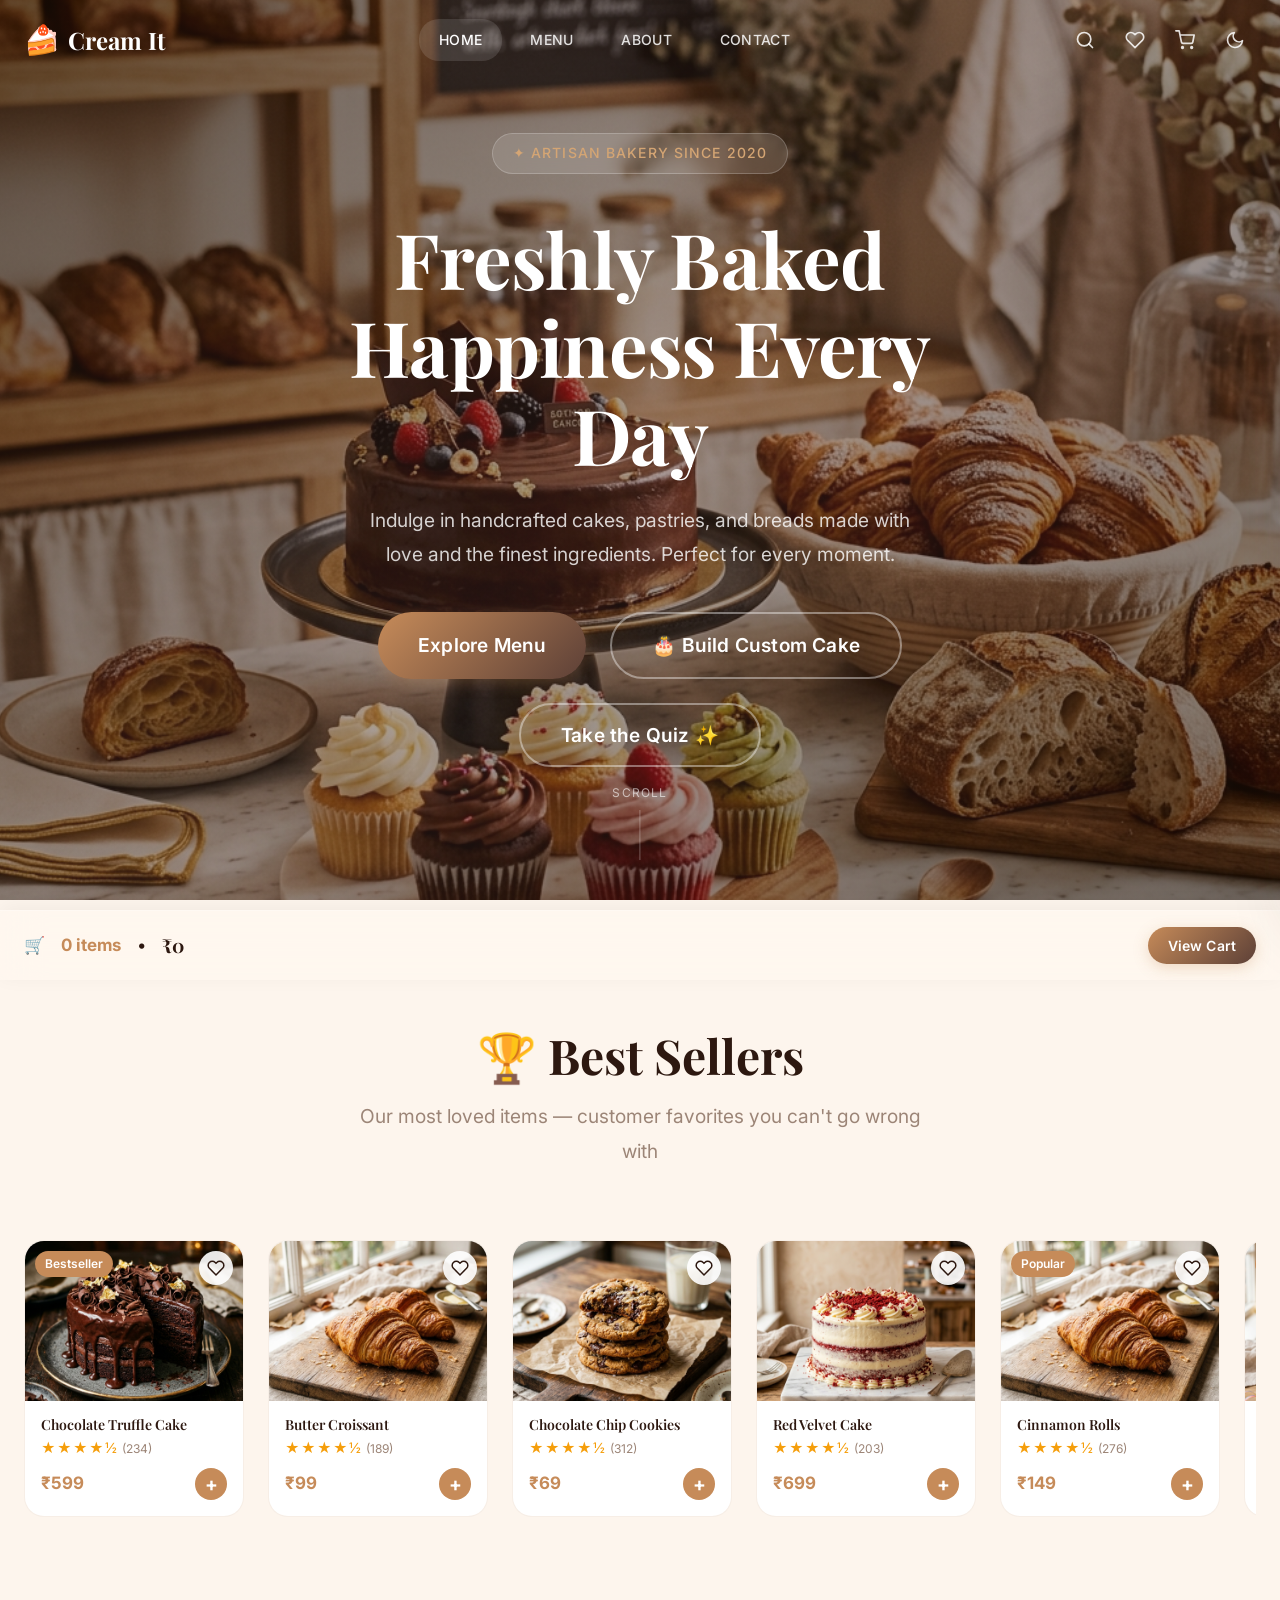
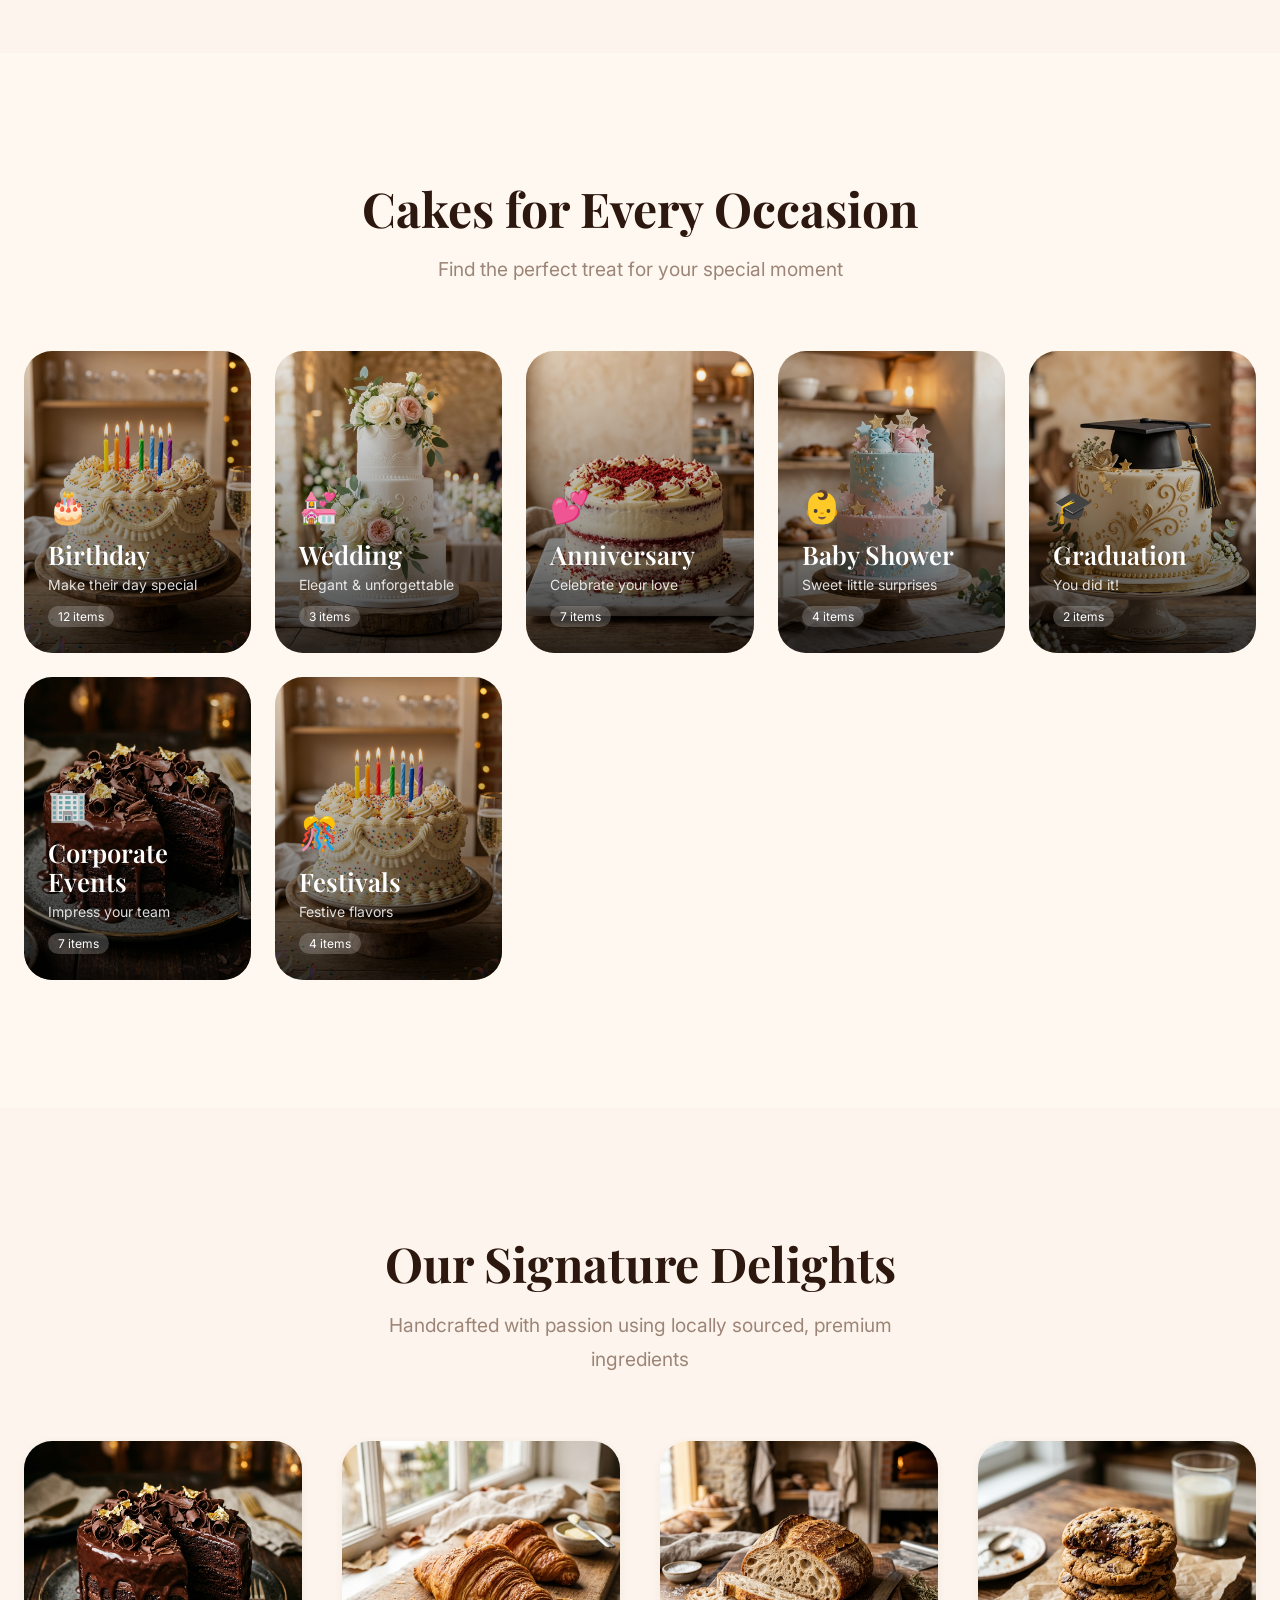
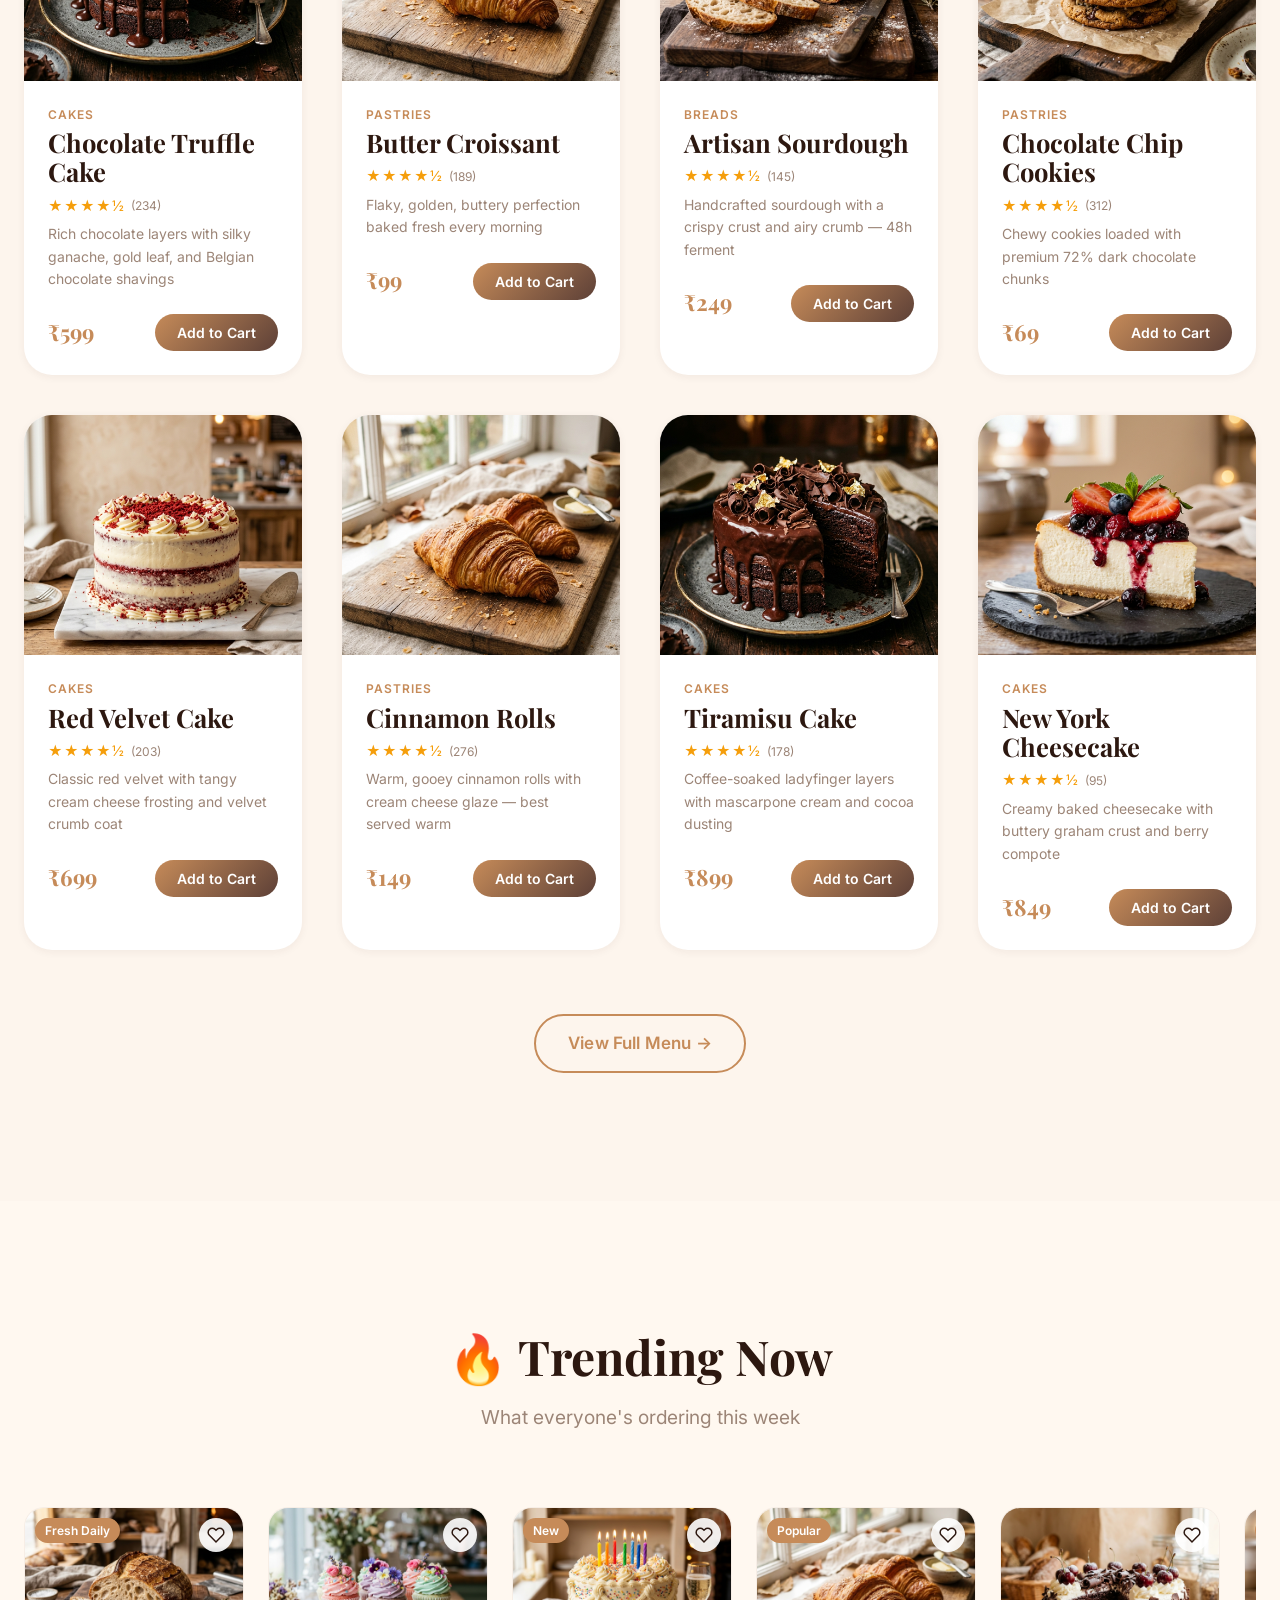
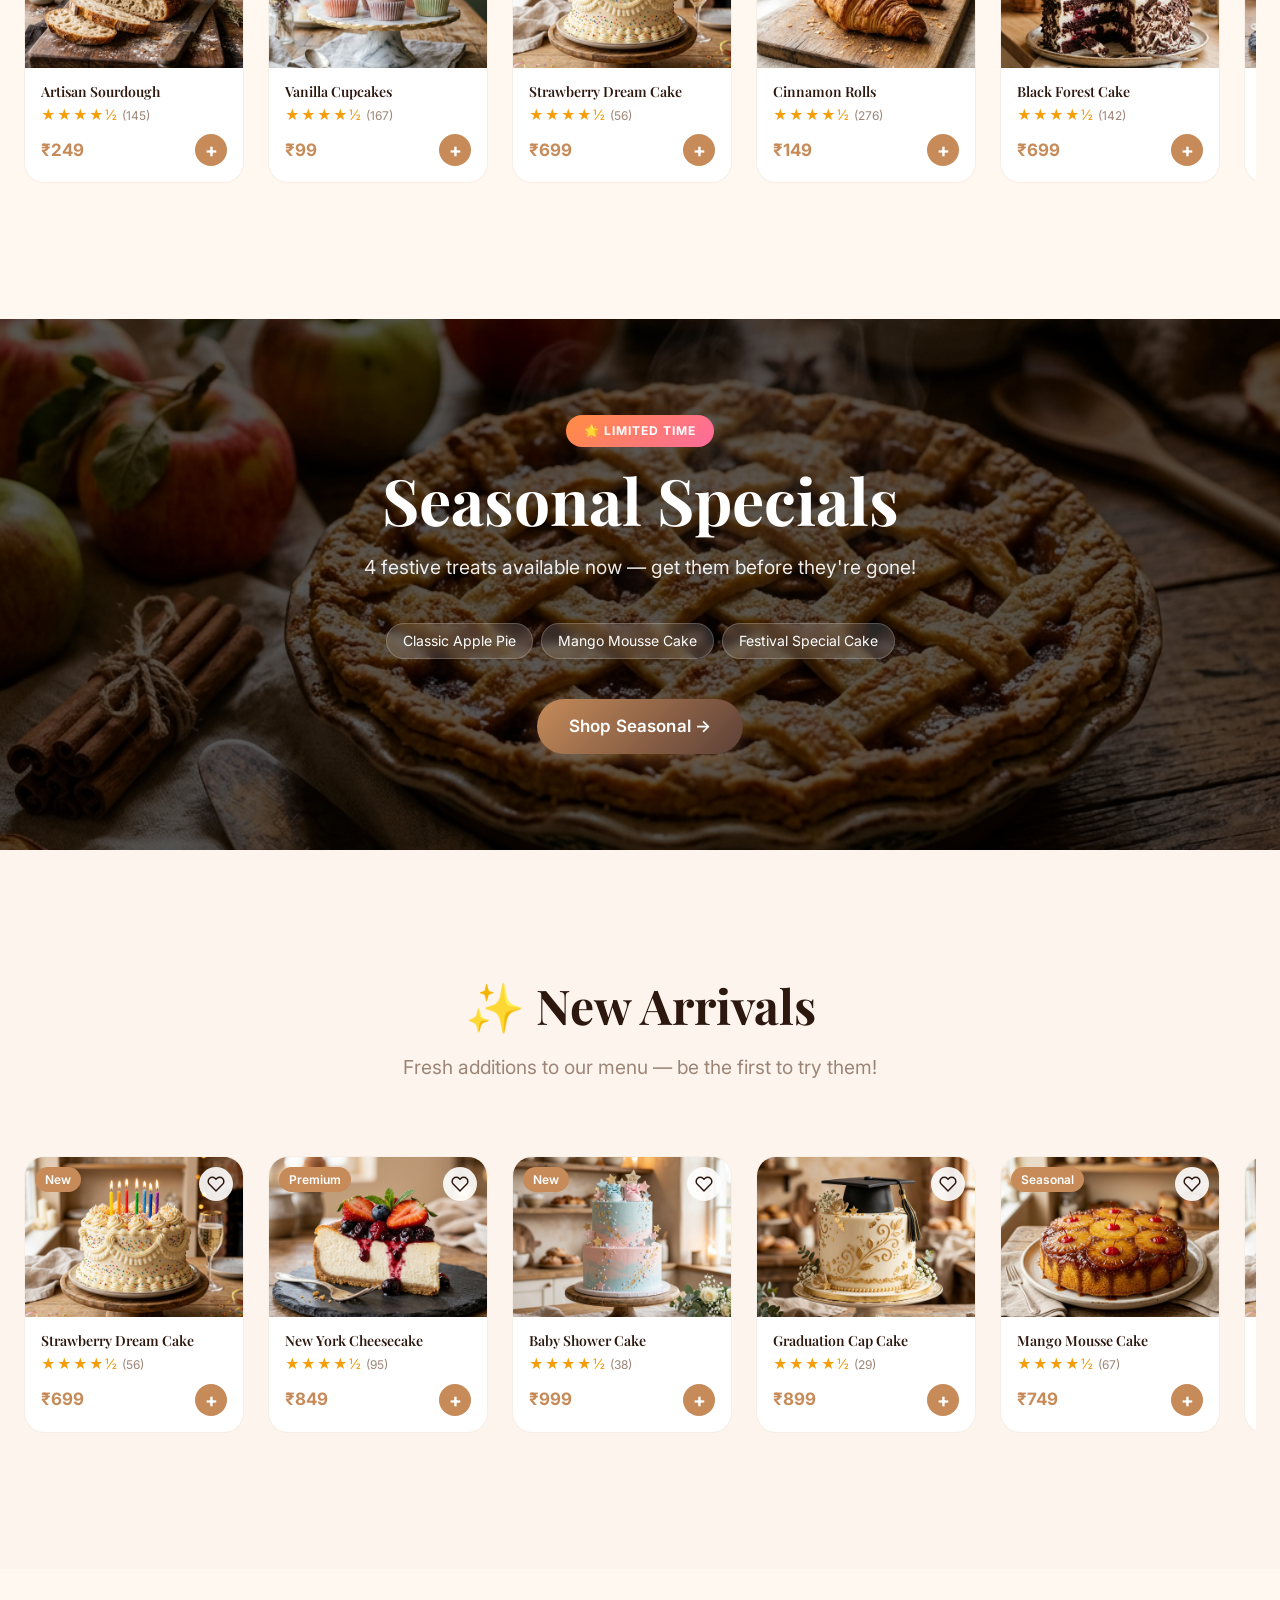
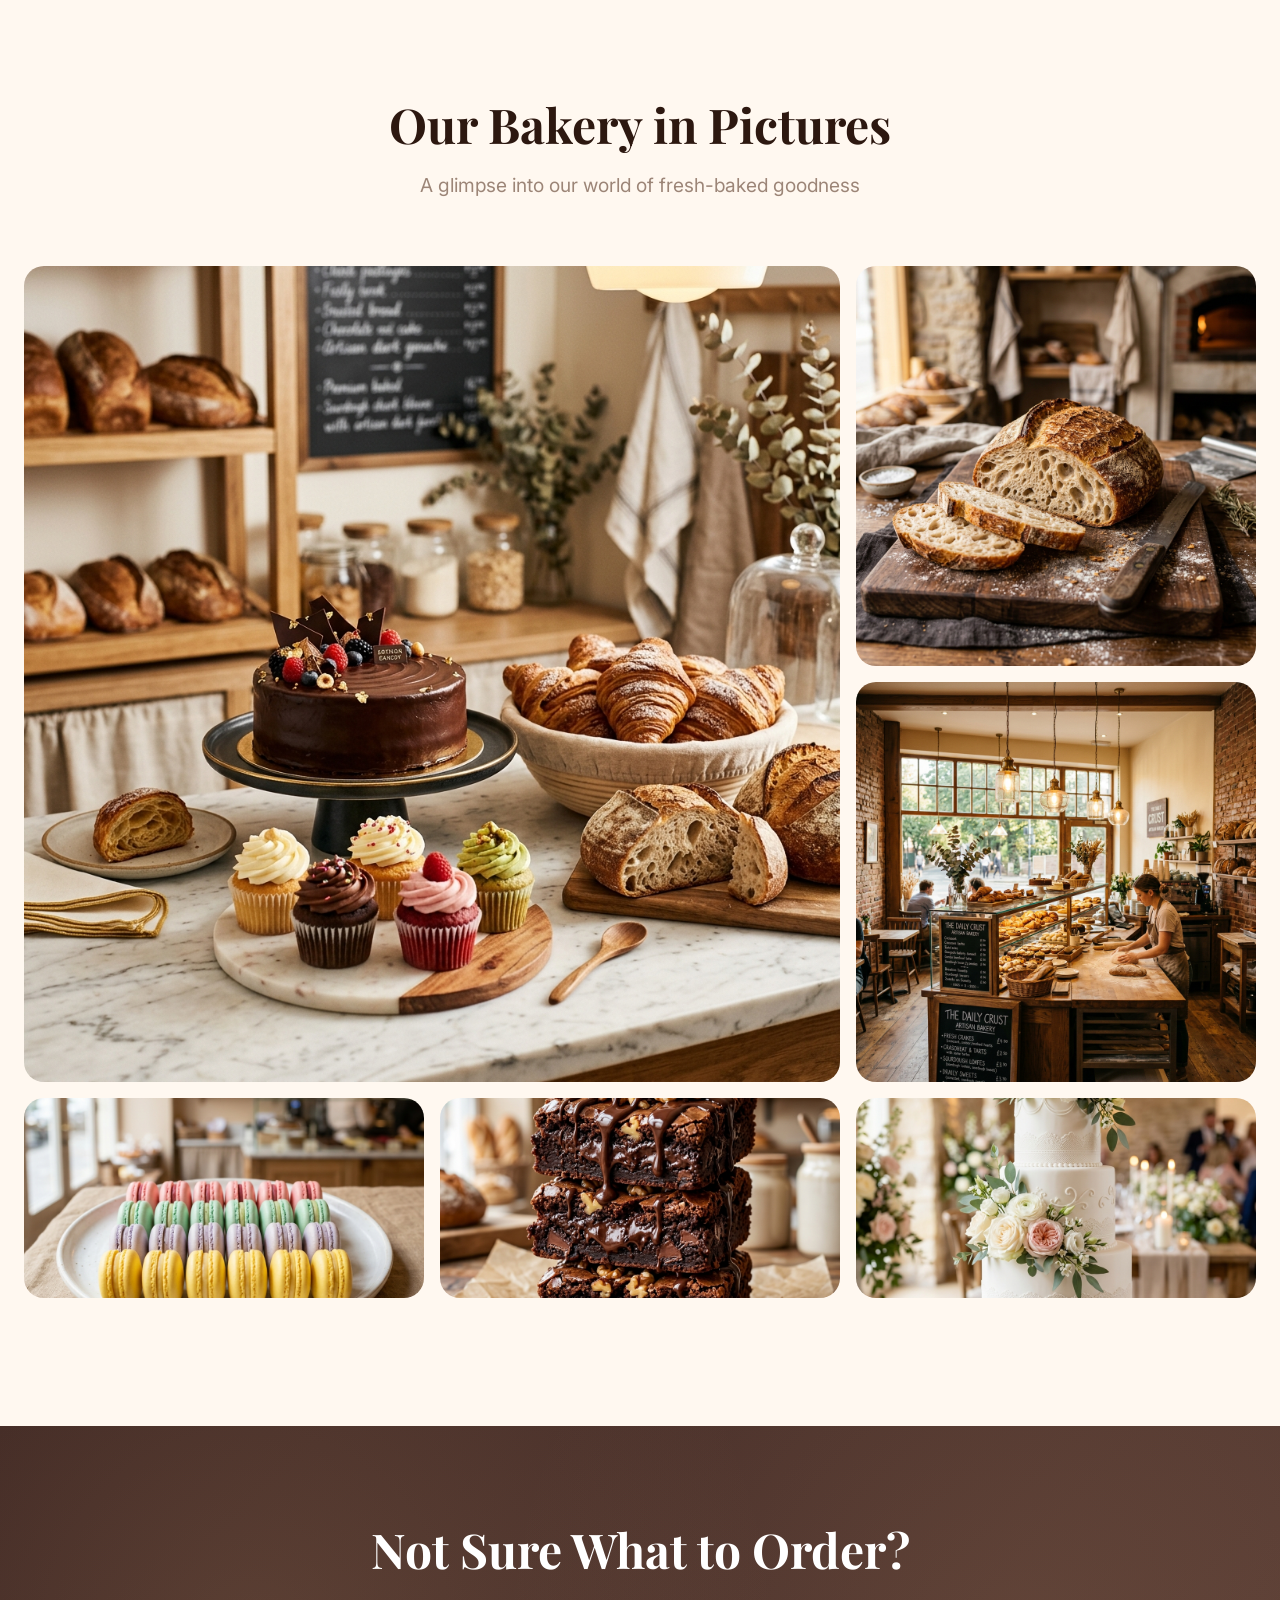
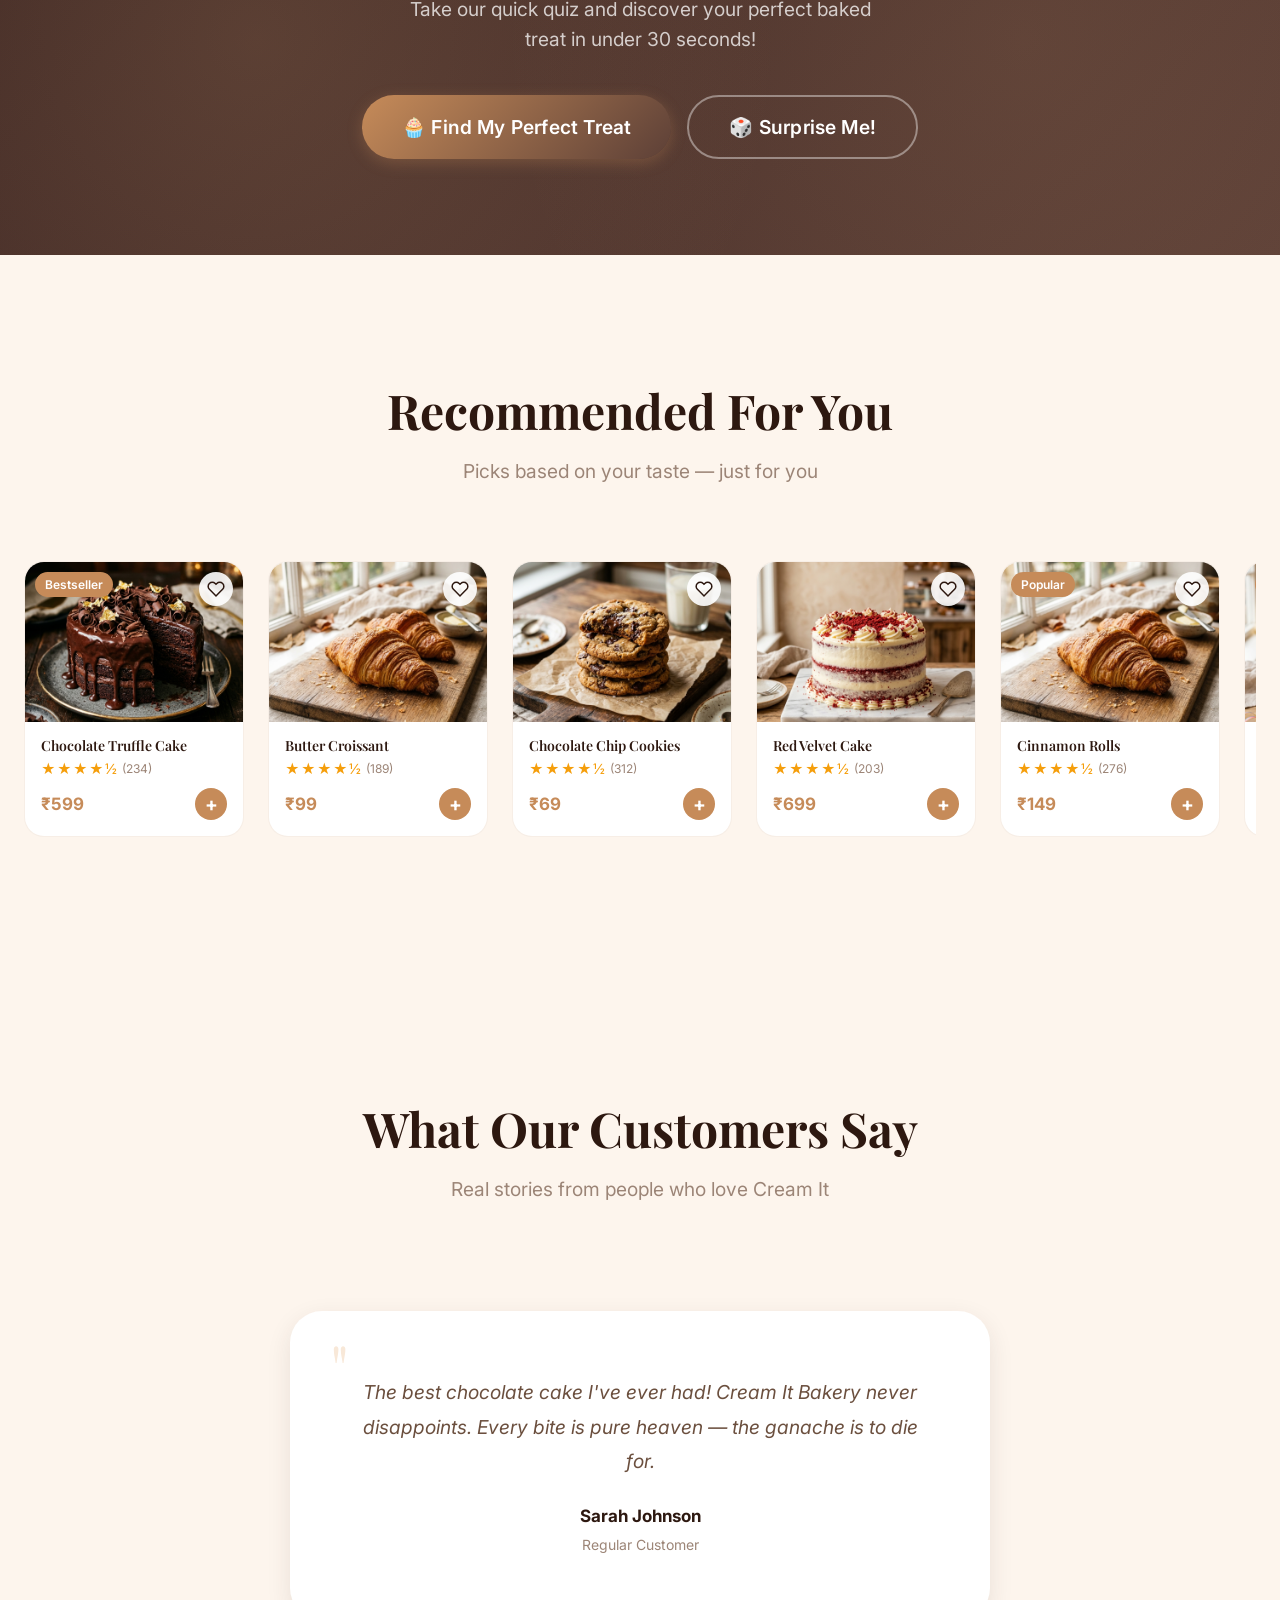
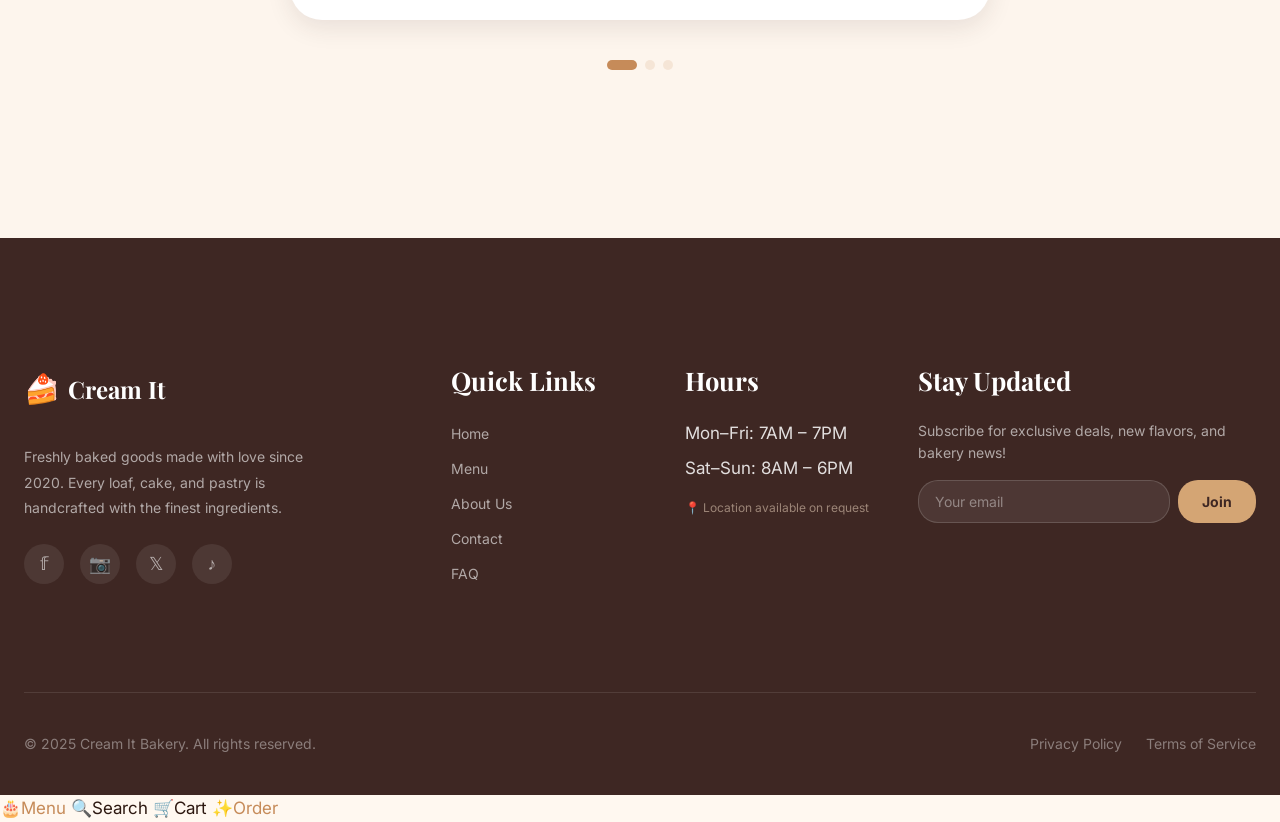
==== commit 81781065: "Updating" ====
--- a/index.html
+++ b/index.html
@@ -4,22 +4,51 @@
 <head>
     <meta charset="UTF-8">
     <meta name="viewport" content="width=device-width, initial-scale=1.0">
-    <meta name="description"
-        content="Cream It Bakery — Artisan cakes, pastries, and breads handcrafted daily with the finest ingredients. Order online for pickup or delivery.">
-    <meta name="keywords" content="bakery, cakes, pastries, bread, cupcakes, artisan, fresh, order online">
+    <meta name="description" content="Cream It Bakery — Artisan cakes, pastries, and breads handcrafted daily with the finest ingredients. Order online for pickup or delivery.">
+    <meta name="keywords" content="bakery, cakes, pastries, bread, cupcakes, artisan, custom cake, eggless cake, order online">
     <title>Cream It Bakery — Freshly Baked Happiness Every Day</title>
+    <link rel="canonical" href="https://amit100baidya.github.io/CreamIt/">
+    <!-- Open Graph / Social Sharing -->
+    <meta property="og:type" content="website">
+    <meta property="og:url" content="https://amit100baidya.github.io/CreamIt/">
+    <meta property="og:title" content="Cream It Bakery — Freshly Baked Happiness Every Day">
+    <meta property="og:description" content="Artisan cakes, pastries, and breads handcrafted daily. Custom cakes for every occasion — birthday, wedding, anniversary and more.">
+    <meta property="og:image" content="https://amit100baidya.github.io/CreamIt/images/hero.png">
+    <meta property="og:locale" content="en_IN">
+    <!-- Twitter Card -->
+    <meta name="twitter:card" content="summary_large_image">
+    <meta name="twitter:title" content="Cream It Bakery — Freshly Baked Happiness Every Day">
+    <meta name="twitter:description" content="Artisan cakes, pastries & breads. Custom cakes for birthdays, weddings & every celebration.">
+    <meta name="twitter:image" content="https://amit100baidya.github.io/CreamIt/images/hero.png">
+    <!-- JSON-LD Structured Data -->
+    <script type="application/ld+json">
+    {
+      "@context": "https://schema.org",
+      "@type": "Bakery",
+      "name": "Cream It Bakery",
+      "description": "Artisan cakes, pastries, and breads handcrafted daily with the finest ingredients.",
+      "url": "https://amit100baidya.github.io/CreamIt/",
+      "logo": "https://amit100baidya.github.io/CreamIt/images/hero.png",
+      "image": "https://amit100baidya.github.io/CreamIt/images/hero.png",
+      "priceRange": "₹₹",
+      "servesCuisine": "Bakery",
+      "foundingDate": "2020",
+      "openingHoursSpecification": [
+        { "@type": "OpeningHoursSpecification", "dayOfWeek": ["Monday","Tuesday","Wednesday","Thursday","Friday"], "opens": "07:00", "closes": "19:00" },
+        { "@type": "OpeningHoursSpecification", "dayOfWeek": ["Saturday","Sunday"], "opens": "08:00", "closes": "18:00" }
+      ],
+      "hasMenu": "https://amit100baidya.github.io/CreamIt/menu.html"
+    }
+    </script>
     <!-- Google tag (gtag.js) -->
     <script async src="https://www.googletagmanager.com/gtag/js?id=G-KYCSY62Y8E"></script>
     <script>
         window.dataLayer = window.dataLayer || [];
         function gtag(){dataLayer.push(arguments);}
         gtag('js', new Date());
-
         gtag('config', 'G-KYCSY62Y8E');
     </script>
     <link rel="stylesheet" href="style.css">
-
-    
 </head>
 
 <body>
@@ -283,18 +312,16 @@
                     <div class="testimonial-card">
                         <div class="testimonial-card__inner">
                             <span class="testimonial-card__quote">"</span>
-                            <p class="testimonial-card__text">Their croissants are perfection — flaky, buttery, and
-                                absolutely divine. I drive 30 minutes just to get my morning fix!</p>
-                            <p class="testimonial-card__author">Mike Chen</p>
-                            <p class="testimonial-card__role">Food Blogger</p>
+                            <p class="testimonial-card__text">Their croissants are perfection — flaky, buttery, and absolutely divine. I visit every single morning without fail!</p>
+                            <p class="testimonial-card__author">M.C. <span class="demo-label">[Sample Review]</span></p>
+                            <p class="testimonial-card__role">Regular Customer</p>
                         </div>
                     </div>
                     <div class="testimonial-card">
                         <div class="testimonial-card__inner">
                             <span class="testimonial-card__quote">"</span>
-                            <p class="testimonial-card__text">Our wedding cake was a masterpiece! The team went above
-                                and beyond to create something truly magical for our special day.</p>
-                            <p class="testimonial-card__author">Emily Davis</p>
+                            <p class="testimonial-card__text">Our wedding cake was a masterpiece! The team went above and beyond to create something truly magical for our special day.</p>
+                            <p class="testimonial-card__author">E.D. <span class="demo-label">[Sample Review]</span></p>
                             <p class="testimonial-card__role">Bride, 2024</p>
                         </div>
                     </div>
@@ -334,6 +361,7 @@
                         <li><a href="menu.html">Menu</a></li>
                         <li><a href="about.html">About Us</a></li>
                         <li><a href="contact.html">Contact</a></li>
+                        <li><a href="faq.html">FAQ</a></li>
                     </ul>
                 </div>
                 <div>
@@ -341,8 +369,7 @@
                     <ul class="footer__links">
                         <li>Mon–Fri: 7AM – 7PM</li>
                         <li>Sat–Sun: 8AM – 6PM</li>
-                        <li style="margin-top: var(--space-sm);">📍 123 Bakery Street</li>
-                        <li>Sweet City, SC 12345</li>
+                        <li style="margin-top: var(--space-sm);font-size:var(--fs-xs);color:var(--text-muted);">📍 Location available on request</li>
                     </ul>
                 </div>
                 <div>
@@ -358,8 +385,8 @@
             <div class="footer__bottom">
                 <p class="footer__copyright">© 2025 Cream It Bakery. All rights reserved.</p>
                 <div class="footer__legal">
-                    <a href="#">Privacy Policy</a>
-                    <a href="#">Terms of Service</a>
+                    <a href="privacy-policy.html">Privacy Policy</a>
+                    <a href="terms.html">Terms of Service</a>
                 </div>
             </div>
         </div>
@@ -415,10 +442,9 @@
         <div class="cart-sidebar__footer">
             <div class="cart-sidebar__total">
                 <span class="cart-sidebar__total-label">Total</span>
-                <span class="cart-sidebar__total-value">$0.00</span>
-            </div>
-            <button class="btn btn--primary" style="width: 100%;"
-                onclick="Toast.show('Checkout coming soon!', 'info')">Checkout</button>
+                <span class="cart-sidebar__total-value">₹0</span>
+            </div>
+            <button class="btn btn--primary" style="width: 100%;" onclick="Toast.show('Checkout coming soon! 🛒', 'info')">Checkout</button>
         </div>
     </div>
 
@@ -492,14 +518,28 @@
                 <span>🛒</span>
                 <span class="sticky-cart__count">0 items</span>
                 <span>•</span>
-                <span class="sticky-cart__total">$0.00</span>
+                <span class="sticky-cart__total">₹0</span>
             </div>
             <button class="btn btn--primary btn--sm" onclick="Cart.toggleSidebar()">View Cart</button>
         </div>
+    </div>
+
+    <!-- ═══ Mobile CTA Bar ═══ -->
+    <div class="mobile-cta" id="mobile-cta" aria-label="Mobile quick actions">
+        <a href="menu.html" class="mobile-cta__btn" aria-label="Menu">🎂<span>Menu</span></a>
+        <button class="mobile-cta__btn" id="mobile-search-btn" aria-label="Search">🔍<span>Search</span></button>
+        <button class="mobile-cta__btn mobile-cta__cart" onclick="Cart.toggleSidebar()" aria-label="Cart">
+            🛒<span>Cart</span>
+            <span class="mobile-cta__cart-count" aria-live="polite"></span>
+        </button>
+        <a href="menu.html" class="mobile-cta__btn mobile-cta__order" aria-label="Order Now">✨<span>Order</span></a>
     </div>
 
     <script src="app.js"></script>
     <script src="features.js"></script>
+    <script>
+        document.getElementById('mobile-search-btn')?.addEventListener('click', () => Search.open());
+    </script>
 </body>
 
 </html>
